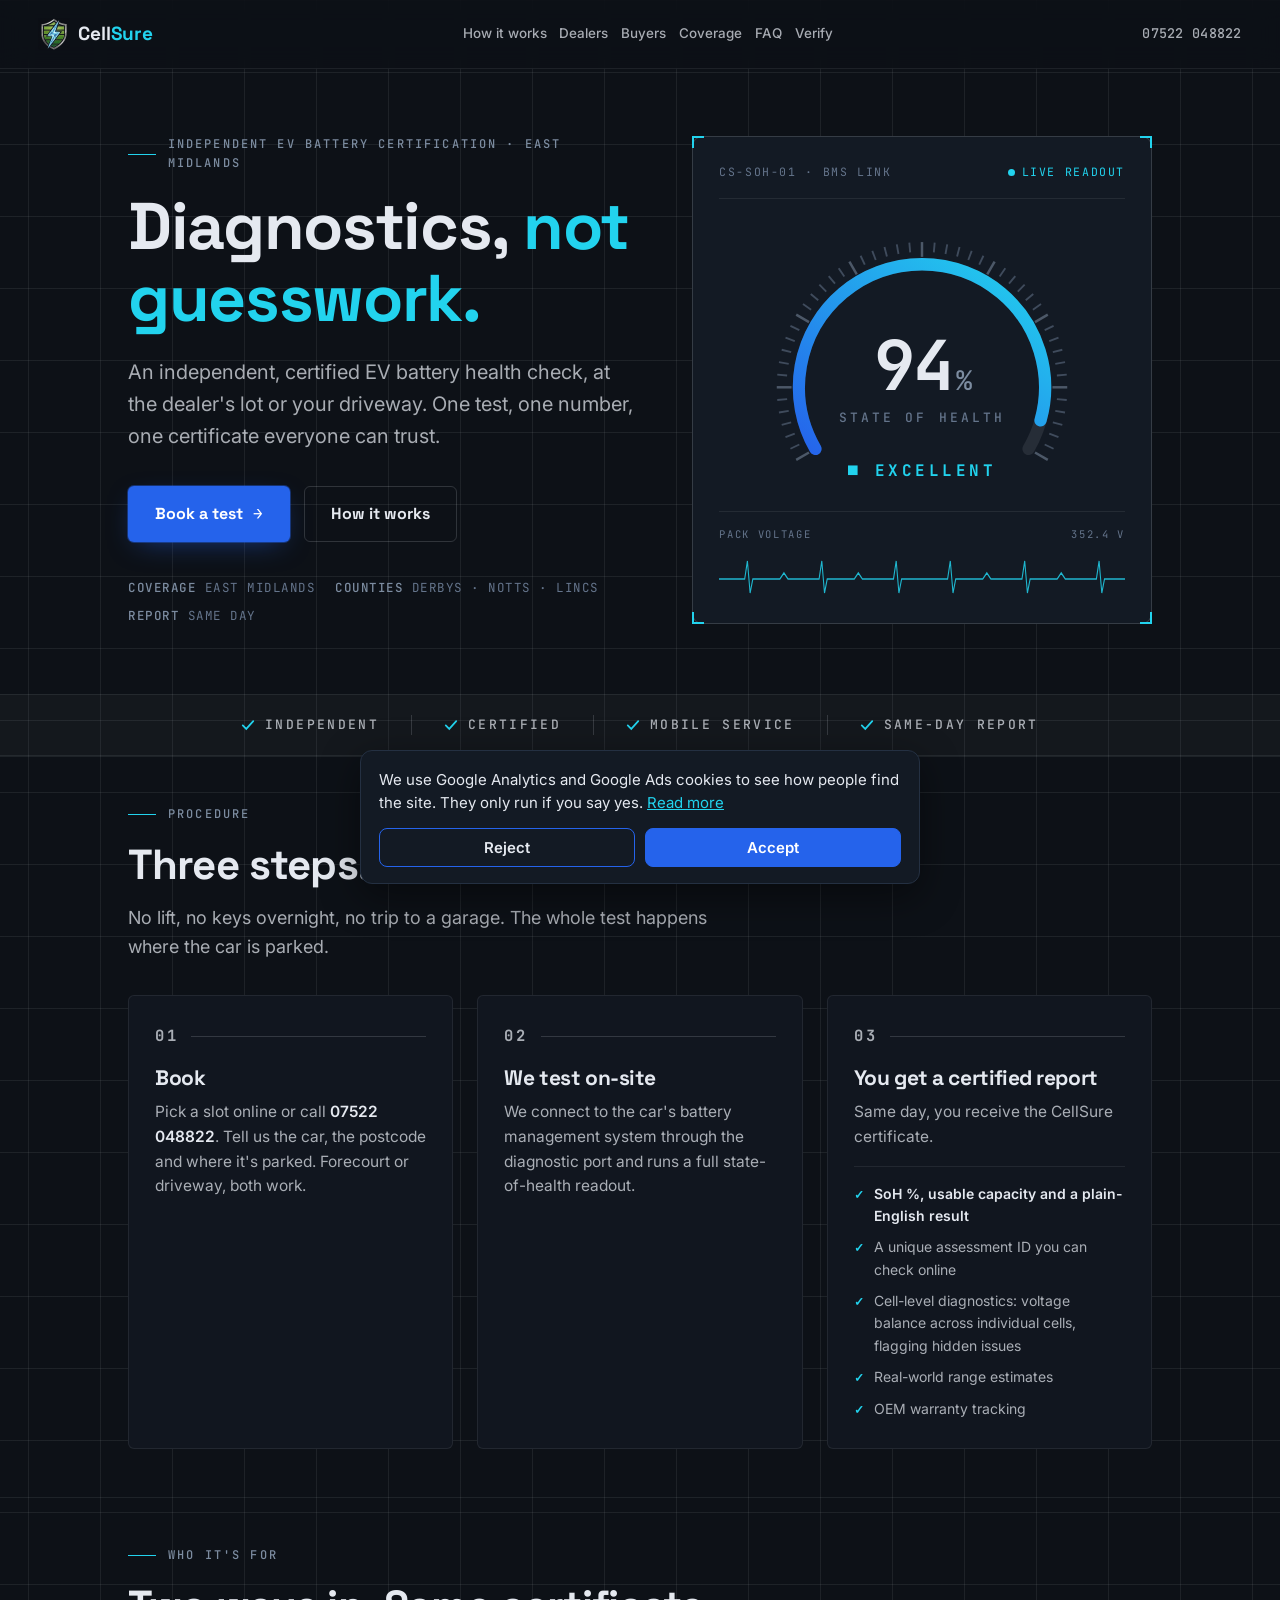
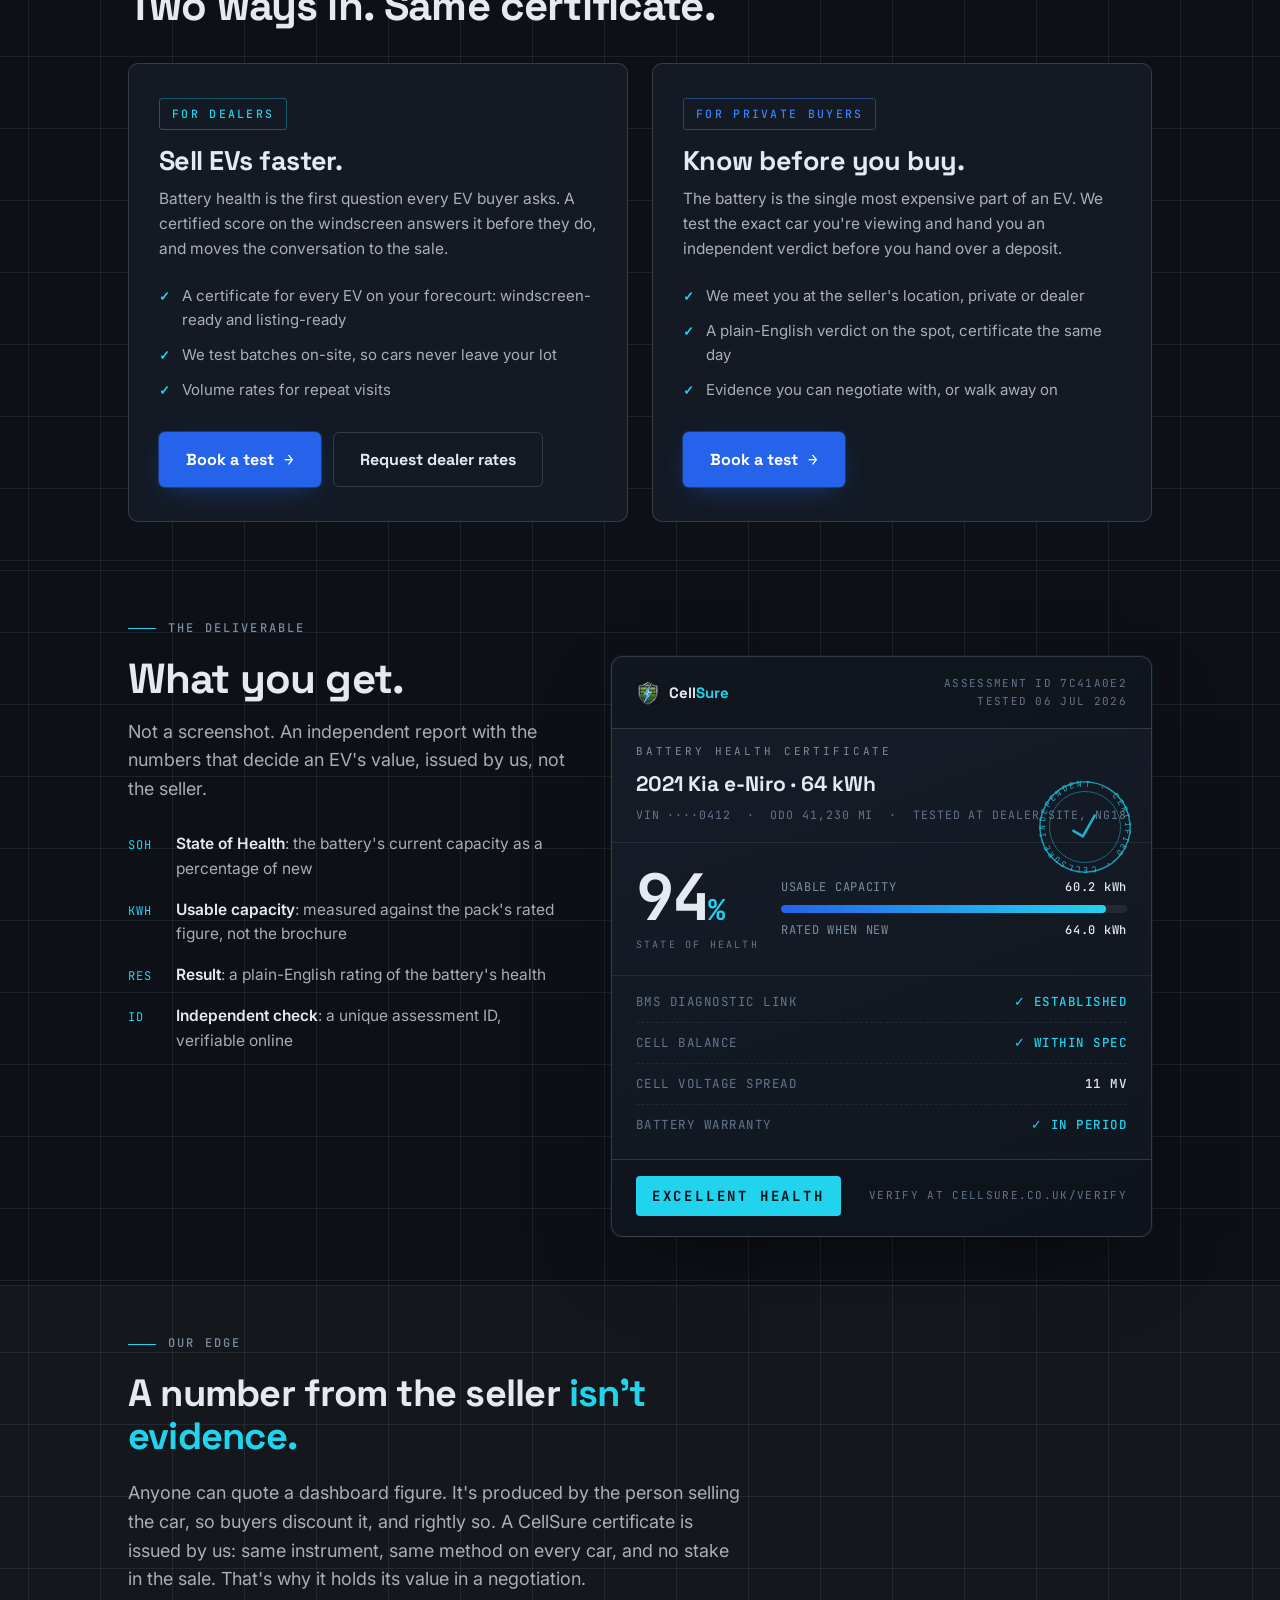
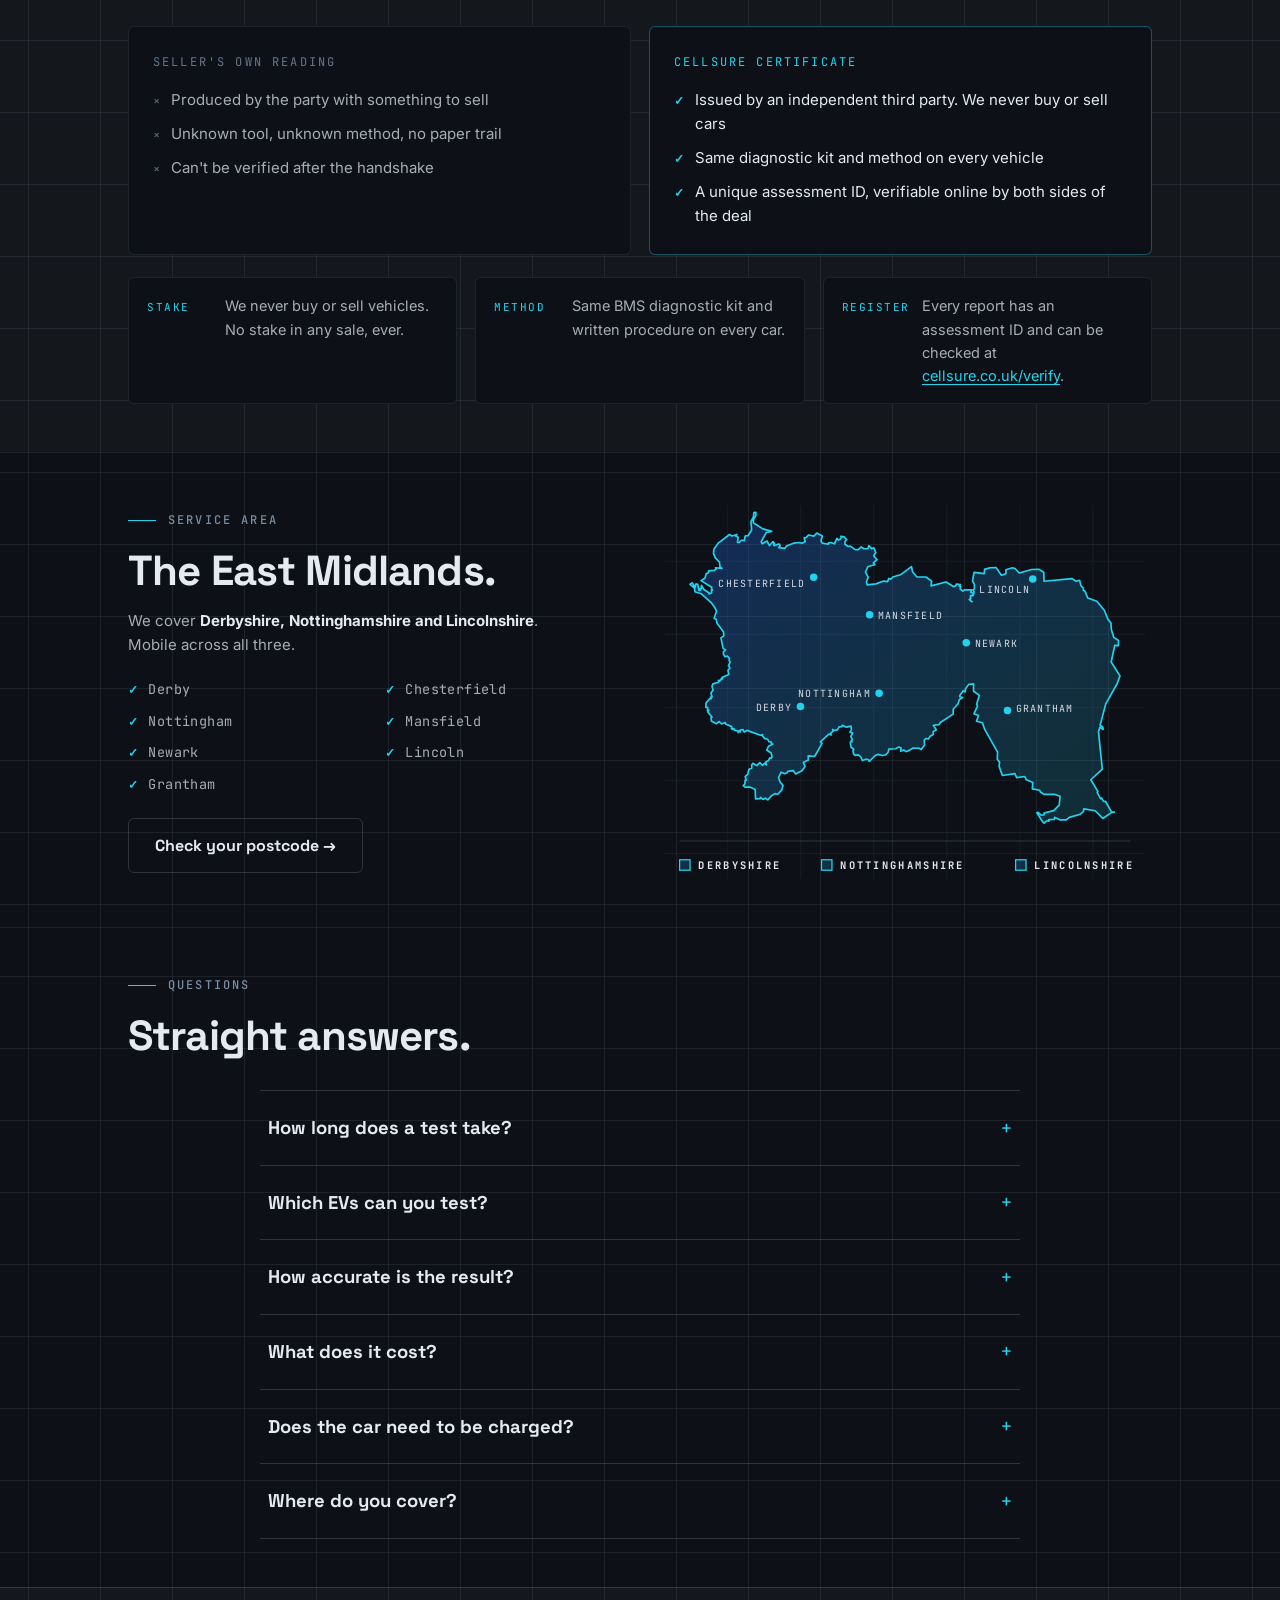
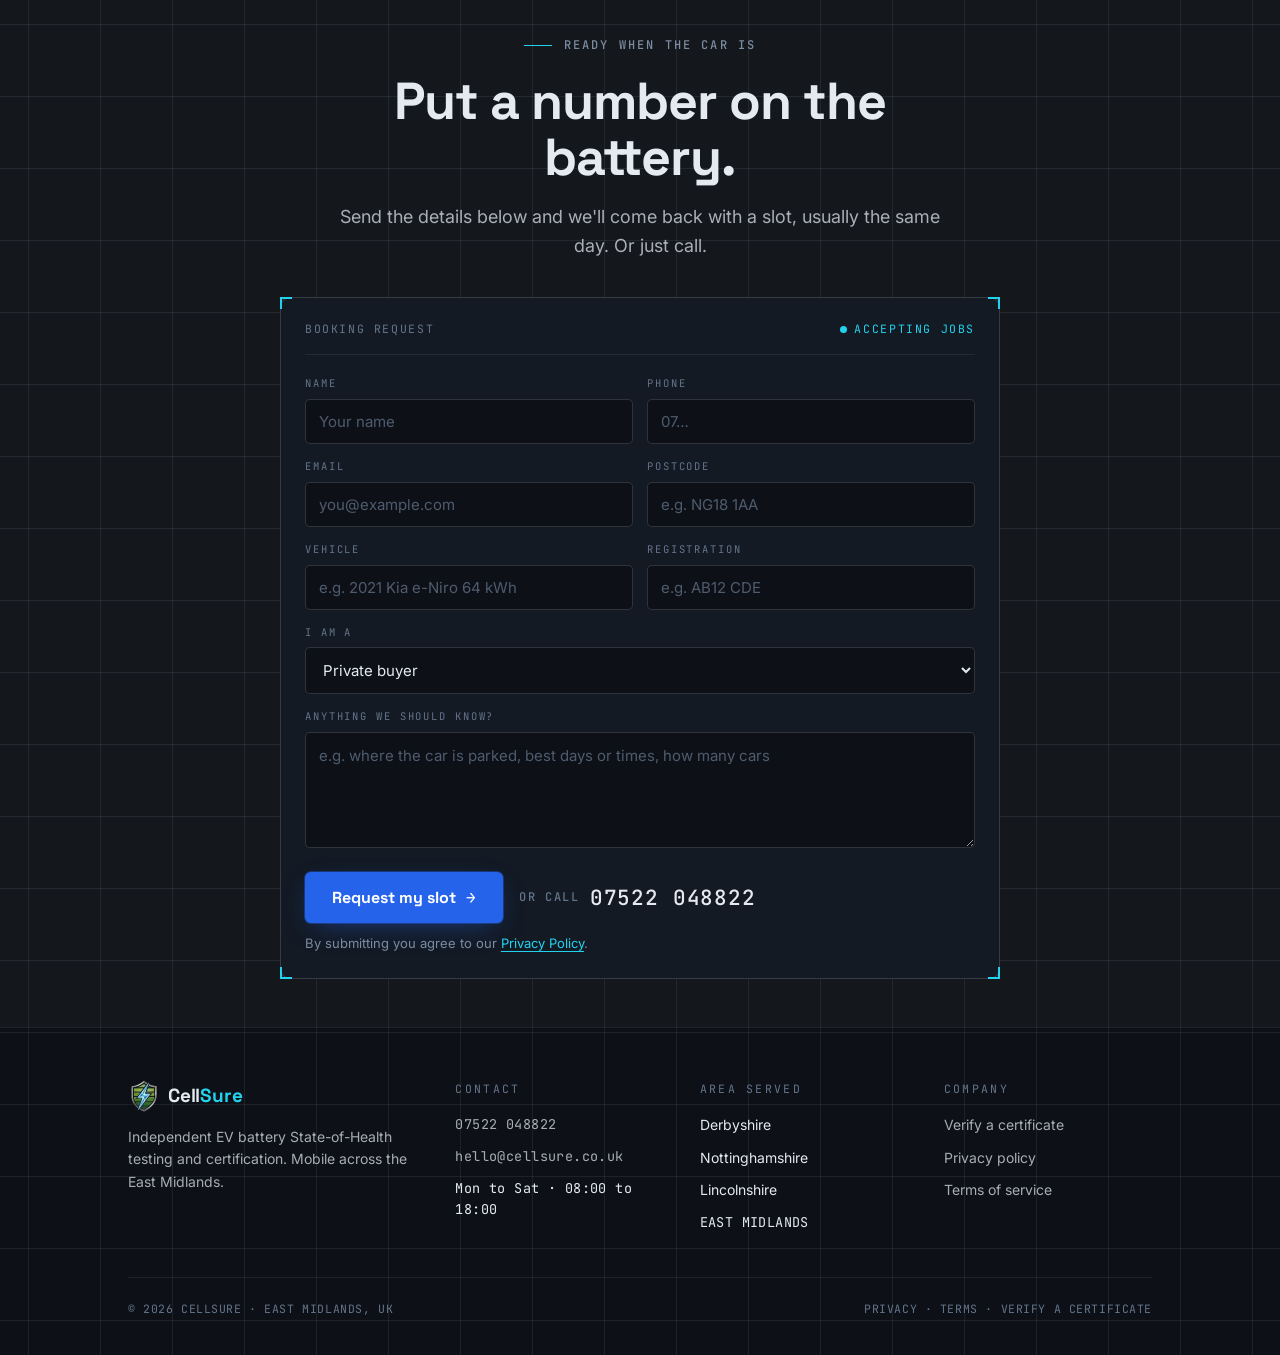
==== index.html @ 71fb0f5c "Booking form: show thank-you after submit, hide intro text" ====
<!DOCTYPE html>
<html lang="en-GB">
<head>
<!-- Google tags load only after cookie consent. See /assets/consent.js -->
<script>
  window.dataLayer = window.dataLayer || [];
  function gtag(){dataLayer.push(arguments);}
  gtag('consent', 'default', {analytics_storage: 'denied', ad_storage: 'denied', ad_user_data: 'denied', ad_personalization: 'denied'});
  window.CS_TAGS = ['G-H4P8HEW8DB', 'AW-18322054920'];
</script>
<script src="/assets/consent.js" defer></script>
<script src="/assets/menu.js" defer></script>
<meta charset="UTF-8">
<meta name="viewport" content="width=device-width, initial-scale=1.0">
<title>CellSure | Independent EV Battery Health Certification | East Midlands</title>
<meta name="description" content="Independent, certified EV battery State-of-Health testing across Derbyshire, Nottinghamshire and Lincolnshire. We test at the dealer's lot or your driveway and hand over a certified report.">
<link rel="canonical" href="https://www.cellsure.co.uk/">

<!-- Icons -->
<link rel="icon" href="/favicon.ico" sizes="48x48">
<link rel="icon" type="image/svg+xml" href="/assets/favicon.svg">
<link rel="apple-touch-icon" href="/assets/apple-touch-icon.png">

<!-- Social share (Open Graph / Twitter) -->
<meta property="og:site_name" content="CellSure">
<meta property="og:type" content="website">
<meta property="og:url" content="https://www.cellsure.co.uk/">
<meta property="og:title" content="CellSure | Independent EV Battery Health Certification">
<meta property="og:description" content="Independent, certified EV battery State-of-Health testing across Derbyshire, Nottinghamshire and Lincolnshire. Same-day, verifiable certificate — from £99.">
<meta property="og:image" content="https://www.cellsure.co.uk/assets/og-image.png">
<meta property="og:image:width" content="1200">
<meta property="og:image:height" content="630">
<meta property="og:image:alt" content="CellSure — independent EV battery health certification. Diagnostics, not guesswork. 94% state of health gauge.">
<meta name="twitter:card" content="summary_large_image">
<meta name="twitter:title" content="CellSure | Independent EV Battery Health Certification">
<meta name="twitter:description" content="Independent, certified EV battery State-of-Health testing across the East Midlands. Same-day, verifiable certificate — from £99.">
<meta name="twitter:image" content="https://www.cellsure.co.uk/assets/og-image.png">

<!-- Structured data for local SEO -->
<script type="application/ld+json">
{
  "@context": "https://schema.org",
  "@graph": [
    {
      "@type": "AutomotiveBusiness",
      "@id": "https://www.cellsure.co.uk/#business",
      "name": "CellSure",
      "description": "Independent, certified EV battery State-of-Health testing and certification. Mobile across Derbyshire, Nottinghamshire and Lincolnshire — we test at the dealer's lot or your driveway and issue a verifiable certificate the same day.",
      "url": "https://www.cellsure.co.uk/",
      "telephone": "+447522048822",
      "email": "hello@cellsure.co.uk",
      "logo": "https://www.cellsure.co.uk/assets/logo.png",
      "image": "https://www.cellsure.co.uk/assets/og-image.png",
      "priceRange": "££",
      "openingHoursSpecification": [
        {
          "@type": "OpeningHoursSpecification",
          "dayOfWeek": ["Monday", "Tuesday", "Wednesday", "Thursday", "Friday", "Saturday"],
          "opens": "08:00",
          "closes": "18:00"
        }
      ],
      "areaServed": [
        {"@type": "AdministrativeArea", "name": "Derbyshire"},
        {"@type": "AdministrativeArea", "name": "Nottinghamshire"},
        {"@type": "AdministrativeArea", "name": "Lincolnshire"},
        {"@type": "City", "name": "Derby"},
        {"@type": "City", "name": "Chesterfield"},
        {"@type": "City", "name": "Nottingham"},
        {"@type": "City", "name": "Mansfield"},
        {"@type": "City", "name": "Newark-on-Trent"},
        {"@type": "City", "name": "Lincoln"},
        {"@type": "City", "name": "Grantham"}
      ]
    },
    {
      "@type": "Service",
      "@id": "https://www.cellsure.co.uk/#service",
      "name": "EV Battery Health Certification",
      "serviceType": "EV battery State-of-Health testing and certification",
      "description": "On-site EV battery State-of-Health test read from the vehicle's battery management system, with a cell voltage balance check. Report issued the same day, with an assessment ID that can be checked at cellsure.co.uk/verify.",
      "provider": {"@id": "https://www.cellsure.co.uk/#business"},
      "areaServed": [
        {"@type": "AdministrativeArea", "name": "Derbyshire"},
        {"@type": "AdministrativeArea", "name": "Nottinghamshire"},
        {"@type": "AdministrativeArea", "name": "Lincolnshire"}
      ],
      "offers": {
        "@type": "Offer",
        "price": "99",
        "priceCurrency": "GBP",
        "description": "Single pre-purchase test from £99, certificate included. Volume rates for dealer multi-car visits.",
        "url": "https://www.cellsure.co.uk/#book"
      }
    },
    {
      "@type": "FAQPage",
      "@id": "https://www.cellsure.co.uk/#faq",
      "mainEntity": [
        {
          "@type": "Question",
          "name": "How long does a test take?",
          "acceptedAnswer": {"@type": "Answer", "text": "About 20-60 minutes per car, done where it's parked. Your certificate is issued the same day, usually in under an hour of the test."}
        },
        {
          "@type": "Question",
          "name": "Which EVs can you test?",
          "acceptedAnswer": {"@type": "Answer", "text": "Most major makes: Nissan, Tesla, Kia, Hyundai, VW, BMW, Renault, MG and more, including plug-in hybrids. Tell us the exact model when you book and we'll confirm coverage before you pay anything."}
        },
        {
          "@type": "Question",
          "name": "How accurate is the result?",
          "acceptedAnswer": {"@type": "Answer", "text": "We read the pack's own battery management system through the diagnostic port, the same data the manufacturer uses, then sense-check it against cell voltage balance and known results for that model. What we certify is the method: same instrument, same procedure, every car, run by a party with no stake in the sale."}
        },
        {
          "@type": "Question",
          "name": "What does it cost?",
          "acceptedAnswer": {"@type": "Answer", "text": "A single pre-purchase test is from £99, certificate included. Dealers can get volume rates on multi-car visits — email hello@cellsure.co.uk to request dealer rates."}
        },
        {
          "@type": "Question",
          "name": "Does the car need to be charged?",
          "acceptedAnswer": {"@type": "Answer", "text": "No special prep. Anything above roughly 20% charge is fine. We'll flag it when you book if the model needs more."}
        },
        {
          "@type": "Question",
          "name": "Where do you cover?",
          "acceptedAnswer": {"@type": "Answer", "text": "The East Midlands: Derbyshire, Nottinghamshire and Lincolnshire. Further afield by arrangement. Multi-car dealer visits usually justify the trip."}
        }
      ]
    }
  ]
}
</script>
<link rel="preconnect" href="https://fonts.googleapis.com">
<link rel="preconnect" href="https://fonts.gstatic.com" crossorigin>
<link href="https://fonts.googleapis.com/css2?family=Space+Grotesk:wght@500;700&family=Inter:wght@400;500;600&family=JetBrains+Mono:wght@400;500;700&display=swap" rel="stylesheet">
<style>
/* ============ TOKENS ============ */
:root{
  --bg:#0D1117;
  --bg-raise:#11161F;
  /* translucent lift for full-width "raised" section bands, so the
     background grid stays continuous through them instead of vanishing */
  --bg-raise-veil:rgba(229,233,240,.028);
  --bg-panel:#131A24;
  --line:rgba(229,233,240,.08);
  --line-strong:rgba(229,233,240,.16);
  --blue:#2563EB;
  --blue-bright:#3B82F6;
  --cyan:#22D3EE;
  --text:#E5E9F0;
  --text-soft:rgba(229,233,240,.72);
  --slate:#64748B;
  --slate-up:#7C8CA0;
  --display:'Space Grotesk',system-ui,sans-serif;
  --body:'Inter',system-ui,sans-serif;
  --mono:'JetBrains Mono',ui-monospace,monospace;
  --radius:6px;
  --pad:clamp(20px,5vw,48px);
}

/* ============ RESET / BASE ============ */
*,*::before,*::after{box-sizing:border-box;margin:0;padding:0}
html{scroll-padding-top:84px}
@media (prefers-reduced-motion:no-preference){html{scroll-behavior:smooth}}
body{
  background:var(--bg);
  color:var(--text);
  font-family:var(--body);
  font-size:16px;
  line-height:1.6;
  -webkit-font-smoothing:antialiased;
  background-image:
    linear-gradient(var(--line) 1px,transparent 1px),
    linear-gradient(90deg,var(--line) 1px,transparent 1px);
  background-size:72px 72px;
  background-position:center top;
}
img,svg{display:block;max-width:100%}
a{color:inherit}
:focus-visible{outline:2px solid var(--cyan);outline-offset:3px;border-radius:2px}
::selection{background:var(--blue);color:#fff}

.skip-link{
  position:absolute;left:-9999px;top:0;z-index:200;
  background:var(--cyan);color:#06121A;padding:10px 18px;
  font-family:var(--mono);font-size:13px;font-weight:700;
}
.skip-link:focus{left:12px;top:12px}

.wrap{max-width:1120px;margin:0 auto;padding-left:var(--pad);padding-right:var(--pad)}

/* mono eyebrow label */
.eyebrow{
  font-family:var(--mono);font-size:12px;font-weight:500;
  letter-spacing:.18em;text-transform:uppercase;color:var(--slate-up);
  display:flex;align-items:center;gap:12px;margin-bottom:18px;
}
.eyebrow::before{content:"";width:28px;height:1px;background:var(--cyan)}

h1,h2,h3{font-family:var(--display);font-weight:700;letter-spacing:-.02em;line-height:1.08}
h2{font-size:clamp(28px,4.4vw,42px);margin-bottom:16px}
.section-lede{color:var(--text-soft);max-width:56ch;font-size:clamp(16px,1.9vw,18px)}

section{padding:clamp(36px,3.8vw,48px) 0;border-top:1px solid var(--line);position:relative}

/* ============ BUTTONS ============ */
.btn{
  display:inline-flex;align-items:center;gap:10px;
  font-family:var(--display);font-weight:700;font-size:16px;
  padding:14px 26px;border-radius:var(--radius);
  text-decoration:none;border:1px solid transparent;
  transition:transform .15s ease,background .15s ease,border-color .15s ease,box-shadow .15s ease;
  cursor:pointer;white-space:nowrap;
}
.btn-primary{
  background:var(--blue);color:#fff;
  box-shadow:0 0 0 1px rgba(37,99,235,.4),0 8px 28px -10px rgba(37,99,235,.55);
}
.btn-primary:hover{background:var(--blue-bright);transform:translateY(-1px)}
.btn-ghost{border-color:var(--line-strong);color:var(--text);background:transparent}
.btn-ghost:hover{border-color:var(--cyan);color:var(--cyan)}
.btn .arrow{font-family:var(--mono);font-weight:400}
@media (prefers-reduced-motion:reduce){.btn{transition:none}.btn-primary:hover{transform:none}}

/* ============ HEADER ============ */
header{
  position:fixed;inset:0 0 auto 0;z-index:100;
  background:rgba(13,17,23,.82);
  -webkit-backdrop-filter:blur(12px);backdrop-filter:blur(12px);
  border-bottom:1px solid var(--line);
  transition:border-color .2s ease;
}
header.scrolled{border-bottom-color:var(--line-strong)}
.header-inner{
  display:flex;align-items:center;gap:clamp(8px,1.4vw,22px);
  height:68px;max-width:1480px;margin:0 auto;
  padding:0 clamp(12px,3vw,48px);
}
.logo{display:flex;align-items:center;gap:8px;text-decoration:none;flex:none}
.logo-mark{width:32px;height:32px;flex:none;object-fit:contain}
.logo-name{font-family:var(--display);font-weight:700;font-size:clamp(17px,1.7vw,19px);letter-spacing:-.01em}
.logo-name span{color:var(--cyan)}
nav.main-nav{display:none;align-items:center;justify-content:center;gap:clamp(6px,1vw,22px);flex:1;min-width:0}
nav.main-nav a{
  text-decoration:none;font-size:clamp(11px,1.05vw,14.5px);font-weight:500;color:var(--text-soft);white-space:nowrap;
  transition:color .15s ease;
}
nav.main-nav a:hover{color:var(--cyan)}
.header-phone{
  display:inline;font-family:var(--mono);font-size:clamp(11px,1.05vw,14px);font-weight:500;
  color:var(--text-soft);text-decoration:none;letter-spacing:.02em;white-space:nowrap;
}
.header-phone:hover{color:var(--cyan)}
.header-cta{display:none}
@media(min-width:620px){nav.main-nav{display:flex}}

/* ============ MOBILE MENU ============ */
.nav-toggle{display:none}
@media(max-width:619px){
  .header-phone{margin-left:auto}
  .nav-toggle{display:inline-flex;align-items:center;justify-content:center;width:44px;height:44px;margin-right:-8px;
    padding:0;border:0;border-radius:8px;background:none;color:var(--text);cursor:pointer;flex:none}
  .nav-toggle:focus-visible{outline:2px solid var(--cyan);outline-offset:2px}
  header.menu-open{background:var(--bg);-webkit-backdrop-filter:none;backdrop-filter:none}
  header.menu-open nav.main-nav{display:flex;position:absolute;top:100%;left:0;right:0;flex-direction:column;align-items:stretch;gap:0;
    padding:4px clamp(12px,3vw,48px) 12px;background:var(--bg);border-bottom:1px solid var(--line-strong)}
  header.menu-open nav.main-nav a{font-size:17px;padding:14px 4px;border-bottom:1px solid var(--line)}
  header.menu-open nav.main-nav a:last-child{border-bottom:0}
}

/* ============ HERO ============ */
.hero{padding:clamp(112px,15vh,156px) 0 clamp(52px,6vw,68px);border-top:none}
.hero-grid{display:grid;gap:56px;align-items:center}
@media(min-width:940px){.hero-grid{grid-template-columns:minmax(0,1.05fr) minmax(0,.95fr)}}
.hero h1{font-size:clamp(40px,6.4vw,66px);margin-bottom:22px}
.hero h1 em{font-style:normal;color:var(--cyan)}
.hero-sub{font-size:clamp(17px,2.1vw,20px);color:var(--text-soft);max-width:46ch;margin-bottom:34px}
.hero-actions{display:flex;flex-wrap:wrap;gap:14px;margin-bottom:36px}
.hero-meta{
  font-family:var(--mono);font-size:12.5px;color:var(--slate);
  display:flex;flex-wrap:wrap;gap:8px 20px;letter-spacing:.04em;
}
.hero-meta b{color:var(--slate-up);font-weight:500}

/* instrument panel */
.panel{
  position:relative;background:var(--bg-panel);
  border:1px solid var(--line-strong);border-radius:10px;
  padding:26px 26px 20px;
}
.panel::before,.panel::after,
.panel .corner::before,.panel .corner::after{
  content:"";position:absolute;width:12px;height:12px;
  border-color:var(--cyan);border-style:solid;
}
.panel::before{top:-1px;left:-1px;border-width:2px 0 0 2px}
.panel::after{top:-1px;right:-1px;border-width:2px 2px 0 0}
.panel .corner::before{bottom:-1px;left:-1px;border-width:0 0 2px 2px}
.panel .corner::after{bottom:-1px;right:-1px;border-width:0 2px 2px 0}
.panel-head{
  display:flex;justify-content:space-between;align-items:center;gap:12px;
  font-family:var(--mono);font-size:11.5px;letter-spacing:.14em;
  color:var(--slate);text-transform:uppercase;
  padding-bottom:16px;margin-bottom:8px;border-bottom:1px solid var(--line);
}
.live{display:inline-flex;align-items:center;gap:7px;color:var(--cyan)}
.live-dot{width:7px;height:7px;border-radius:50%;background:var(--cyan)}
@media (prefers-reduced-motion:no-preference){
  .live-dot{animation:pulse 1.4s ease-in-out infinite}
  @keyframes pulse{0%,100%{opacity:1}50%{opacity:.25}}
}
.gauge-wrap{display:flex;justify-content:center;padding:8px 0 0}
.gauge-svg{width:min(320px,100%);height:auto}
.gauge-value{
  font-family:var(--mono);font-weight:700;font-size:56px;
  fill:var(--text);letter-spacing:-.03em;
}
.gauge-unit{font-family:var(--mono);font-weight:500;font-size:22px;fill:var(--slate-up)}
.gauge-label{
  font-family:var(--mono);font-weight:500;font-size:10.5px;
  fill:var(--slate);letter-spacing:.24em;
}
.gauge-verdict{
  font-family:var(--mono);font-weight:700;font-size:13px;
  fill:var(--cyan);letter-spacing:.22em;
}
.wave-wrap{margin-top:6px;border-top:1px solid var(--line);padding-top:14px;overflow:hidden}
.wave-caption{
  font-family:var(--mono);font-size:10.5px;letter-spacing:.16em;
  color:var(--slate);text-transform:uppercase;
  display:flex;justify-content:space-between;margin-bottom:6px;
}
.wave-svg{width:100%;height:54px}
@media (prefers-reduced-motion:no-preference){
  .wave-track{animation:scroll 7s linear infinite}
  @keyframes scroll{from{transform:translateX(0)}to{transform:translateX(-300px)}}
}

/* ============ TRUST STRIP ============ */
.trust{padding:0;border-top:1px solid var(--line);border-bottom:1px solid var(--line);background:var(--bg-raise-veil)}
.trust-inner{
  display:flex;flex-wrap:wrap;justify-content:center;
  gap:14px 0;padding:20px var(--pad);max-width:1120px;margin:0 auto;
}
.trust-item{
  font-family:var(--mono);font-size:13px;font-weight:500;
  letter-spacing:.18em;text-transform:uppercase;color:var(--text-soft);
  display:flex;align-items:center;padding:0 clamp(14px,3vw,32px);
}
.trust-item svg{width:14px;height:14px;margin-right:10px;flex:none}
.trust-item + .trust-item{border-left:1px solid var(--line-strong)}
@media(max-width:560px){
  .trust-inner{flex-direction:column;align-items:flex-start;gap:12px}
  .trust-item + .trust-item{border-left:none}
}

/* ============ HOW IT WORKS ============ */
.steps{display:grid;gap:20px;margin-top:34px}
@media(min-width:820px){.steps{grid-template-columns:repeat(3,1fr);gap:24px}}
.step{
  background:var(--bg-raise);border:1px solid var(--line);border-radius:var(--radius);
  padding:28px 26px;position:relative;
}
.step-num{
  font-family:var(--mono);font-weight:700;font-size:13px;
  color:var(--cyan);letter-spacing:.2em;
  display:flex;align-items:center;gap:12px;margin-bottom:18px;
}
.step-num::after{content:"";flex:1;height:1px;background:var(--line-strong)}
.step h3{font-size:21px;margin-bottom:10px}
.step p{color:var(--text-soft);font-size:15.5px}
.step p b{color:var(--text);font-weight:600}
.step-list{list-style:none;margin-top:16px;padding-top:16px;border-top:1px solid var(--line);display:grid;gap:9px}
.step-list li{display:flex;gap:10px;align-items:baseline;font-size:14px;color:var(--text-soft)}
.step-list li b{color:var(--text);font-weight:600}
.step-list .tick{font-family:var(--mono);color:var(--cyan);font-weight:700;font-size:12px;flex:none}

/* ============ TWO PATHS ============ */
.paths{display:grid;gap:24px;margin-top:34px}
@media(min-width:800px){.paths{grid-template-columns:1fr 1fr}}
.path{
  background:var(--bg-panel);border:1px solid var(--line-strong);
  border-radius:10px;padding:34px 30px;display:flex;flex-direction:column;
}
.path-tag{
  font-family:var(--mono);font-size:11.5px;font-weight:500;letter-spacing:.2em;
  text-transform:uppercase;margin-bottom:16px;
  display:inline-flex;align-self:flex-start;padding:6px 12px;border-radius:3px;
}
.path--dealer .path-tag{color:var(--cyan);border:1px solid rgba(34,211,238,.35)}
.path--buyer .path-tag{color:var(--blue-bright);border:1px solid rgba(59,130,246,.4)}
.path h3{font-size:clamp(23px,2.6vw,27px);margin-bottom:12px}
.path > p{color:var(--text-soft);font-size:15.5px;margin-bottom:22px}
.checklist{list-style:none;margin-bottom:30px;display:grid;gap:11px}
.checklist li{
  display:flex;gap:12px;font-size:15px;color:var(--text-soft);align-items:baseline;
}
.checklist .tick{
  font-family:var(--mono);color:var(--cyan);font-weight:700;font-size:13px;flex:none;
}
.path .btn{margin-top:auto;align-self:flex-start}
.path-actions{display:flex;flex-wrap:wrap;gap:12px;margin-top:auto}
.path-actions .btn{margin-top:0}

/* ============ CERTIFICATE ============ */
.cert-grid{display:grid;gap:40px;align-items:start;margin-top:8px}
@media(min-width:960px){.cert-grid{grid-template-columns:minmax(0,.9fr) minmax(0,1.1fr)}}
.cert-points{list-style:none;display:grid;gap:16px;margin-top:28px}
.cert-points li{display:flex;gap:14px;align-items:baseline;font-size:15.5px;color:var(--text-soft)}
.cert-points .k{font-family:var(--mono);font-size:12px;color:var(--cyan);letter-spacing:.1em;flex:none;min-width:34px}
.cert-points b{color:var(--text);font-weight:600}

.cert{
  background:linear-gradient(160deg,#161D28 0%,#10161F 100%);
  border:1px solid var(--line-strong);border-radius:12px;
  padding:0;overflow:hidden;position:relative;
  box-shadow:0 30px 80px -30px rgba(0,0,0,.7),0 0 0 1px rgba(34,211,238,.06);
  max-width:560px;margin:0 auto;width:100%;
}
.cert-top{
  display:flex;justify-content:space-between;align-items:center;gap:12px;
  padding:18px 24px;border-bottom:1px solid var(--line-strong);
  background:rgba(13,17,23,.5);
}
.cert-brand{display:flex;align-items:center;gap:9px}
.cert-brand .logo-mark{width:24px;height:24px}
.cert-brand span{font-family:var(--display);font-weight:700;font-size:15px}
.cert-brand span i{font-style:normal;color:var(--cyan)}
.cert-serial{font-family:var(--mono);font-size:11px;color:var(--slate);letter-spacing:.12em;text-align:right}
.cert-title{
  font-family:var(--mono);font-size:11px;letter-spacing:.26em;color:var(--slate-up);
  text-transform:uppercase;padding:14px 24px 0;
}
.cert-vehicle{
  padding:6px 24px 18px;border-bottom:1px solid var(--line);
  font-family:var(--display);font-weight:700;font-size:clamp(18px,2.4vw,21px);
}
.cert-vehicle small{
  display:block;font-family:var(--mono);font-weight:400;font-size:11.5px;
  color:var(--slate);letter-spacing:.08em;margin-top:5px;
}
.cert-main{display:grid;grid-template-columns:auto 1fr;gap:22px;padding:22px 24px;align-items:center}
.cert-soh{text-align:left}
.cert-soh .num{
  font-family:var(--mono);font-weight:700;font-size:clamp(52px,8vw,64px);
  line-height:1;letter-spacing:-.03em;color:var(--text);
}
.cert-soh .num span{font-size:.45em;color:var(--cyan)}
.cert-soh .lbl{
  font-family:var(--mono);font-size:10px;letter-spacing:.22em;
  color:var(--slate);text-transform:uppercase;margin-top:8px;
}
.cert-cap{display:grid;gap:8px;align-content:center}
.cap-row{display:flex;justify-content:space-between;font-family:var(--mono);font-size:12px;color:var(--slate-up);letter-spacing:.06em}
.cap-row b{color:var(--text);font-weight:500}
.cap-bar{height:8px;border-radius:99px;background:rgba(229,233,240,.08);overflow:hidden;position:relative}
.cap-fill{
  height:100%;width:94%;border-radius:99px;
  background:linear-gradient(90deg,var(--blue),var(--cyan));
}
.cert-rows{border-top:1px solid var(--line);padding:6px 24px 14px}
.cert-row{
  display:flex;justify-content:space-between;gap:16px;padding:10px 0;
  border-bottom:1px dashed var(--line);
  font-family:var(--mono);font-size:12.5px;letter-spacing:.04em;
}
.cert-row:last-child{border-bottom:none}
.cert-row .k{color:var(--slate)}
.cert-row .v{color:var(--text);text-align:right;font-weight:500}
.cert-row .v.ok{color:var(--cyan)}
.cert-bottom{
  display:flex;justify-content:space-between;align-items:center;gap:16px;
  padding:16px 24px 20px;border-top:1px solid var(--line-strong);
  background:rgba(13,17,23,.45);
}
.verdict{
  font-family:var(--mono);font-weight:700;font-size:14px;letter-spacing:.2em;
  color:#06121A;background:var(--cyan);padding:9px 16px;border-radius:4px;
}
.cert-stamp{position:absolute;right:14px;top:118px;width:104px;height:104px;opacity:.9;pointer-events:none}
@media(max-width:640px){
  .cert-main{grid-template-columns:1fr auto;gap:16px 14px;align-items:center}
  .cert-soh{grid-column:1;grid-row:1}
  .cert-stamp{
    position:static;grid-column:2;grid-row:1;
    width:96px;height:96px;justify-self:end;align-self:center;
  }
  .cert-cap{grid-column:1/-1;grid-row:2}
}

/* ============ WHY INDEPENDENT ============ */
.why{background:var(--bg-raise-veil)}
.why-quote{
  font-family:var(--display);font-weight:700;
  font-size:clamp(26px,4vw,38px);line-height:1.15;letter-spacing:-.02em;
  max-width:22ch;margin-bottom:20px;
}
.why-quote em{font-style:normal;color:var(--cyan)}
.compare{display:grid;gap:18px;margin-top:32px}
@media(min-width:760px){.compare{grid-template-columns:1fr 1fr}}
.compare-col{border:1px solid var(--line);border-radius:var(--radius);padding:26px 24px;background:var(--bg)}
.compare-col.ours{border-color:rgba(34,211,238,.35)}
.compare-h{
  font-family:var(--mono);font-size:12px;letter-spacing:.18em;text-transform:uppercase;
  margin-bottom:16px;display:flex;align-items:center;gap:10px;
}
.compare-col .compare-h{color:var(--slate)}
.compare-col.ours .compare-h{color:var(--cyan)}
.compare ul{list-style:none;display:grid;gap:10px}
.compare li{font-size:15px;color:var(--text-soft);display:flex;gap:11px;align-items:baseline}
.compare li::before{font-family:var(--mono);font-size:12px;flex:none}
.compare-col li::before{content:"×";color:var(--slate)}
.compare-col.ours li::before{content:"✓";color:var(--cyan);font-weight:700}
.compare-col.ours li{color:var(--text)}
.proof{list-style:none;display:grid;gap:14px;margin-top:22px}
@media(min-width:760px){.proof{grid-template-columns:repeat(3,1fr);gap:18px}}
.proof li{
  display:flex;gap:12px;align-items:baseline;
  border:1px solid var(--line);border-radius:var(--radius);
  background:var(--bg);padding:16px 18px;
  font-size:14.5px;color:var(--text-soft);
}
.proof .k{font-family:var(--mono);font-size:11px;color:var(--cyan);letter-spacing:.14em;flex:none;min-width:66px}
.proof a{color:var(--cyan);text-decoration:underline;text-underline-offset:3px}

/* ============ REVIEWS (used once the placeholder section is populated) ============ */
.reviews{display:grid;gap:20px;margin-top:34px}
@media(min-width:820px){.reviews{grid-template-columns:repeat(3,1fr)}}
.review{
  background:var(--bg-raise);border:1px solid var(--line);border-radius:var(--radius);
  padding:26px 24px;display:flex;flex-direction:column;gap:18px;
}
.review blockquote{color:var(--text-soft);font-size:15.5px}
.review figcaption{display:grid;gap:2px;margin-top:auto}
.review figcaption b{color:var(--text);font-weight:600;font-size:14.5px}
.review figcaption span{
  font-family:var(--mono);font-size:11.5px;color:var(--slate);letter-spacing:.08em;
}
.reviews-link{margin-top:24px}
.reviews-link a{
  font-family:var(--mono);font-size:13px;color:var(--cyan);
  text-decoration:none;letter-spacing:.06em;
}
.reviews-link a:hover{text-decoration:underline;text-underline-offset:3px}

/* ============ COVERAGE ============ */
.coverage-grid{display:grid;gap:36px;align-items:center;margin-top:4px}
@media(min-width:900px){.coverage-grid{grid-template-columns:1fr 1fr}}
.radar{width:min(480px,100%);margin:0 auto}
.radar text{font-family:var(--mono)}
.town-list{list-style:none;display:grid;grid-template-columns:1fr 1fr;gap:10px 20px;margin:22px 0}
.town-list li{
  font-family:var(--mono);font-size:13.5px;color:var(--text-soft);
  display:flex;gap:10px;align-items:baseline;letter-spacing:.03em;
}
.town-list .tick{color:var(--cyan);font-weight:700;font-size:12px}
.coverage-note{font-size:15px;color:var(--text-soft);max-width:46ch}
.coverage-note b{color:var(--text)}

/* ============ FAQ ============ */
.faq-list{max-width:760px;margin:32px auto 0;display:grid;gap:0;border-top:1px solid var(--line-strong)}
details{border-bottom:1px solid var(--line-strong)}
summary{
  list-style:none;cursor:pointer;padding:22px 8px;
  display:flex;justify-content:space-between;align-items:center;gap:20px;
  font-family:var(--display);font-weight:700;font-size:clamp(16px,2vw,18.5px);
}
summary::-webkit-details-marker{display:none}
summary .ind{
  font-family:var(--mono);font-weight:400;color:var(--cyan);
  font-size:18px;flex:none;transition:transform .2s ease;
}
details[open] summary .ind{transform:rotate(45deg)}
@media (prefers-reduced-motion:reduce){summary .ind{transition:none}}
details p{padding:0 8px 24px;color:var(--text-soft);max-width:64ch;font-size:15.5px}
details p b{color:var(--text);font-weight:600}

/* ============ FINAL CTA ============ */
.cta-band{
  border-top:1px solid var(--line-strong);
  background:
    radial-gradient(700px 300px at 50% 120%,rgba(37,99,235,.22),transparent 70%),
    var(--bg-raise-veil);
  text-align:center;
}
.cta-band h2{font-size:clamp(32px,5.4vw,52px);max-width:16ch;margin:0 auto 18px}
.cta-band .section-lede{margin:0 auto 36px}
.cta-actions{display:flex;flex-wrap:wrap;gap:16px;justify-content:center;align-items:center}
.cta-phone{
  font-family:var(--mono);font-weight:500;font-size:clamp(17px,2.6vw,21px);
  color:var(--text);text-decoration:none;letter-spacing:.04em;
  display:inline-flex;align-items:center;gap:10px;
}
.cta-phone:hover{color:var(--cyan)}
.cta-phone small{font-size:12px;color:var(--slate);letter-spacing:.14em}


/* ============ BOOKING PANEL ============ */
.book-panel{
  position:relative;max-width:720px;margin:36px auto 0;text-align:left;
  background:var(--bg-panel);border:1px solid var(--line-strong);border-radius:10px;
  padding:22px 24px 24px;
}
.book-panel::before,.book-panel::after,
.book-panel .corner::before,.book-panel .corner::after{
  content:"";position:absolute;width:12px;height:12px;border-color:var(--cyan);border-style:solid;
}
.book-panel::before{top:-1px;left:-1px;border-width:2px 0 0 2px}
.book-panel::after{top:-1px;right:-1px;border-width:2px 2px 0 0}
.book-panel .corner::before{bottom:-1px;left:-1px;border-width:0 0 2px 2px}
.book-panel .corner::after{bottom:-1px;right:-1px;border-width:0 2px 2px 0}
.book-grid{display:grid;gap:14px;margin:20px 0 24px}
@media(min-width:640px){.book-grid{grid-template-columns:1fr 1fr}.fld-wide{grid-column:1/-1}}
.fld{display:grid;gap:7px}
.fld span{
  font-family:var(--mono);font-size:10.5px;letter-spacing:.18em;
  text-transform:uppercase;color:var(--slate);
}
.fld input,.fld select,.fld textarea{
  width:100%;background:var(--bg);color:var(--text);
  border:1px solid var(--line-strong);border-radius:5px;
  padding:12px 13px;font-family:var(--body);font-size:15px;
}
.fld input::placeholder,.fld textarea::placeholder{color:var(--slate);opacity:.75}
.fld input:focus,.fld select:focus,.fld textarea:focus{outline:2px solid var(--cyan);outline-offset:1px;border-color:transparent}
.fld input:hover,.fld select:hover,.fld textarea:hover{border-color:var(--slate)}
.fld textarea{min-height:96px;resize:vertical;line-height:1.5}
#f-reg{text-transform:uppercase}
#f-reg::placeholder{text-transform:none}
.book-note:empty{display:none}
.book-note{
  font-family:var(--mono);font-size:11px;letter-spacing:.1em;
  color:var(--slate);margin-top:18px;text-transform:uppercase;
}
.book-note.ok{color:var(--cyan)}
.book-note.err{color:#F87171}
.book-consent{font-size:13px;color:var(--slate-up);margin-top:10px}
.book-consent a{color:var(--cyan);text-decoration:underline;text-underline-offset:3px}
/* inline validation: only flag fields after a submit attempt */
.show-validation input:invalid{border-color:#F87171}
.show-validation input:invalid:focus{outline-color:#F87171}
.cta-band .cta-actions{justify-content:flex-start}
@media(max-width:560px){.cta-band .cta-actions{justify-content:center}}

/* ============ FOOTER ============ */
footer{border-top:1px solid var(--line);padding:52px 0 36px;font-size:14px}
.foot-grid{display:grid;gap:36px}
@media(min-width:820px){.foot-grid{grid-template-columns:1.4fr 1fr 1fr 1fr}}
.foot-brand p{color:var(--text-soft);max-width:36ch;margin-top:14px}
.foot-h{
  font-family:var(--mono);font-size:11.5px;letter-spacing:.2em;
  text-transform:uppercase;color:var(--slate);margin-bottom:16px;
}
.foot-col ul{list-style:none;display:grid;gap:10px}
.foot-col a{color:var(--text-soft);text-decoration:none}
.foot-col a:hover{color:var(--cyan)}
.foot-mono{font-family:var(--mono);font-size:13.5px;letter-spacing:.03em}
.smallprint{
  margin-top:44px;padding-top:22px;border-top:1px solid var(--line);
  display:flex;flex-wrap:wrap;gap:10px 28px;justify-content:space-between;
  font-family:var(--mono);font-size:11.5px;color:var(--slate);letter-spacing:.05em;
}
.smallprint a{color:var(--slate);text-decoration:none}
.smallprint a:hover{color:var(--cyan)}
</style>
</head>
<body>

<a class="skip-link" href="#main">Skip to content</a>

<!-- ================= HEADER ================= -->
<header id="site-header">
  <div class="header-inner">
    <a class="logo" href="#top" aria-label="CellSure, home">
      <img class="logo-mark" src="[data-uri]" alt="CellSure logo">
      <span class="logo-name">Cell<span>Sure</span></span>
    </a>
    <nav class="main-nav" id="main-nav" aria-label="Main">
      <a href="#how">How it works</a>
      <a href="#dealers">Dealers</a>
      <a href="#buyers">Buyers</a>
      <a href="#coverage">Coverage</a>
      <a href="#faq">FAQ</a>
      <a href="/verify/">Verify</a>
    </nav>
    <a class="header-phone" href="tel:+447522048822">07522 048822</a>
    <button class="nav-toggle" type="button" aria-label="Open menu" aria-expanded="false" aria-controls="main-nav"><svg width="24" height="24" viewBox="0 0 24 24" aria-hidden="true"><path d="M4 7h16M4 12h16M4 17h16" stroke="currentColor" stroke-width="2" stroke-linecap="round"/></svg></button>
  </div>
</header>

<main id="main">

<!-- ================= HERO ================= -->
<section class="hero" id="top">
  <div class="wrap hero-grid">
    <div>
      <p class="eyebrow">Independent EV battery certification · East Midlands</p>
      <h1>Diagnostics, <em>not guesswork.</em></h1>
      <p class="hero-sub">An independent, certified EV battery health check, at the dealer's lot or your driveway. One test, one number, one certificate everyone can trust.</p>
      <div class="hero-actions">
        <a class="btn btn-primary" href="#book">Book a test <span class="arrow">→</span></a>
        <a class="btn btn-ghost" href="#how">How it works</a>
      </div>
      <p class="hero-meta">
        <span><b>COVERAGE</b> EAST MIDLANDS</span>
        <span><b>COUNTIES</b> DERBYS · NOTTS · LINCS</span>
        <span><b>REPORT</b> SAME DAY</span>
      </p>
    </div>

    <!-- Instrument panel: SoH gauge + waveform -->
    <div class="panel" aria-label="Example test readout: state of health 94 percent, excellent">
      <i class="corner" aria-hidden="true"></i>
      <div class="panel-head">
        <span>CS-SOH-01 · BMS LINK</span>
        <span class="live"><span class="live-dot"></span>LIVE READOUT</span>
      </div>
      <div class="gauge-wrap">
        <svg class="gauge-svg" viewBox="0 0 260 236" role="img" aria-label="State of health gauge reading 94 percent">
          <defs>
            <linearGradient id="arcGrad" x1="0%" y1="100%" x2="100%" y2="0%">
              <stop offset="0%" stop-color="#2563EB"/>
              <stop offset="100%" stop-color="#22D3EE"/>
            </linearGradient>
          </defs>
          <g id="gauge-ticks" stroke="#64748B" stroke-width="1.5" opacity=".55"></g>
          <path d="M 43.4 190 A 100 100 0 1 1 216.6 190"
                fill="none" stroke="rgba(229,233,240,.09)" stroke-width="10" stroke-linecap="round"/>
          <path id="gauge-arc" d="M 43.4 190 A 100 100 0 1 1 216.6 190"
                fill="none" stroke="url(#arcGrad)" stroke-width="10" stroke-linecap="round"
                pathLength="100" stroke-dasharray="0 100"/>
          <text class="gauge-value" x="130" y="142" text-anchor="middle"><tspan id="gauge-num">0</tspan><tspan class="gauge-unit" dx="3">%</tspan></text>
          <text class="gauge-label" x="130" y="168" text-anchor="middle">STATE OF HEALTH</text>
          <text class="gauge-verdict" id="gauge-verdict" x="130" y="212" text-anchor="middle" opacity="0">■ EXCELLENT</text>
        </svg>
      </div>
      <div class="wave-wrap">
        <div class="wave-caption"><span>PACK VOLTAGE</span><span>352.4 V</span></div>
        <svg class="wave-svg" viewBox="0 0 600 54" preserveAspectRatio="none" aria-hidden="true">
          <g class="wave-track" fill="none" stroke="#22D3EE" stroke-width="1.6" opacity=".85">
            <path d="M0 30 H30 L38 30 42 12 46 44 50 30 H90 L96 24 102 30 H140 L148 30 152 12 156 44 160 30 H200 L206 24 212 30 H250 L258 30 262 12 266 44 270 30 H300
                     H330 L338 30 342 12 346 44 350 30 H390 L396 24 402 30 H440 L448 30 452 12 456 44 460 30 H500 L506 24 512 30 H550 L558 30 562 12 566 44 570 30 H600 H900"/>
          </g>
        </svg>
      </div>
    </div>
  </div>
</section>

<!-- ================= TRUST STRIP ================= -->
<div class="trust" role="list" aria-label="What defines the service">
  <div class="trust-inner">
    <span class="trust-item" role="listitem"><svg viewBox="0 0 16 16" fill="none" aria-hidden="true"><path d="M2 8.5l4 4L14 3.5" stroke="#22D3EE" stroke-width="2" stroke-linecap="round"/></svg>Independent</span>
    <span class="trust-item" role="listitem"><svg viewBox="0 0 16 16" fill="none" aria-hidden="true"><path d="M2 8.5l4 4L14 3.5" stroke="#22D3EE" stroke-width="2" stroke-linecap="round"/></svg>Certified</span>
    <span class="trust-item" role="listitem"><svg viewBox="0 0 16 16" fill="none" aria-hidden="true"><path d="M2 8.5l4 4L14 3.5" stroke="#22D3EE" stroke-width="2" stroke-linecap="round"/></svg>Mobile service</span>
    <span class="trust-item" role="listitem"><svg viewBox="0 0 16 16" fill="none" aria-hidden="true"><path d="M2 8.5l4 4L14 3.5" stroke="#22D3EE" stroke-width="2" stroke-linecap="round"/></svg>Same-day report</span>
  </div>
</div>

<!-- ================= HOW IT WORKS ================= -->
<section id="how">
  <div class="wrap">
    <p class="eyebrow">Procedure</p>
    <h2>Three steps. One number.</h2>
    <p class="section-lede">No lift, no keys overnight, no trip to a garage. The whole test happens where the car is parked.</p>
    <div class="steps">
      <article class="step">
        <p class="step-num">01</p>
        <h3>Book</h3>
        <p>Pick a slot online or call <b>07522 048822</b>. Tell us the car, the postcode and where it's parked. Forecourt or driveway, both work.</p>
      </article>
      <article class="step">
        <p class="step-num">02</p>
        <h3>We test on-site</h3>
        <p>We connect to the car's battery management system through the diagnostic port and runs a full state-of-health readout.</p>
      </article>
      <article class="step">
        <p class="step-num">03</p>
        <h3>You get a certified report</h3>
        <p>Same day, you receive the CellSure certificate.</p>
        <ul class="step-list">
          <li><span class="tick">✓</span><b>SoH %, usable capacity and a plain-English result</b></li>
          <li><span class="tick">✓</span>A unique assessment ID you can check online</li>
          <li><span class="tick">✓</span>Cell-level diagnostics: voltage balance across individual cells, flagging hidden issues</li>
          <li><span class="tick">✓</span>Real-world range estimates</li>
          <li><span class="tick">✓</span>OEM warranty tracking</li>
        </ul>
      </article>
    </div>
  </div>
</section>

<!-- ================= TWO PATHS ================= -->
<section id="paths">
  <div class="wrap">
    <p class="eyebrow">Who it's for</p>
    <h2>Two ways in. Same certificate.</h2>
    <div class="paths">

      <article class="path path--dealer" id="dealers">
        <span class="path-tag">For dealers</span>
        <h3>Sell EVs faster.</h3>
        <p>Battery health is the first question every EV buyer asks. A certified score on the windscreen answers it before they do, and moves the conversation to the sale.</p>
        <ul class="checklist">
          <li><span class="tick">✓</span>A certificate for every EV on your forecourt: windscreen-ready and listing-ready</li>
          <li><span class="tick">✓</span>We test batches on-site, so cars never leave your lot</li>
          <li><span class="tick">✓</span>Volume rates for repeat visits</li>
        </ul>
        <div class="path-actions">
          <a class="btn btn-primary" href="#book">Book a test <span class="arrow">→</span></a>
          <a class="btn btn-ghost" href="mailto:hello@cellsure.co.uk?subject=Dealer%20rates%20enquiry">Request dealer rates</a>
        </div>
      </article>

      <article class="path path--buyer" id="buyers">
        <span class="path-tag">For private buyers</span>
        <h3>Know before you buy.</h3>
        <p>The battery is the single most expensive part of an EV. We test the exact car you're viewing and hand you an independent verdict before you hand over a deposit.</p>
        <ul class="checklist">
          <li><span class="tick">✓</span>We meet you at the seller's location, private or dealer</li>
          <li><span class="tick">✓</span>A plain-English verdict on the spot, certificate the same day</li>
          <li><span class="tick">✓</span>Evidence you can negotiate with, or walk away on</li>
        </ul>
        <a class="btn btn-primary" href="#book">Book a test <span class="arrow">→</span></a>
      </article>

    </div>
  </div>
</section>

<!-- ================= WHAT YOU GET / CERTIFICATE ================= -->
<section id="certificate">
  <div class="wrap">
    <p class="eyebrow">The deliverable</p>
    <div class="cert-grid">
      <div>
        <h2>What you get.</h2>
        <p class="section-lede">Not a screenshot. An independent report with the numbers that decide an EV's value, issued by us, not the seller.</p>
        <ul class="cert-points">
          <li><span class="k">SOH</span><span><b>State of Health</b>: the battery's current capacity as a percentage of new</span></li>
          <li><span class="k">KWH</span><span><b>Usable capacity</b>: measured against the pack's rated figure, not the brochure</span></li>
          <li><span class="k">RES</span><span><b>Result</b>: a plain-English rating of the battery's health</span></li>
          <li><span class="k">ID</span><span><b>Independent check</b>: a unique assessment ID, verifiable online</span></li>
        </ul>
      </div>

      <!-- Mock certificate -->
      <div class="cert" role="img" aria-label="Example CellSure certificate: 2021 Kia e-Niro, state of health 94 percent, usable capacity 60.2 of 64 kilowatt hours, excellent battery health">
        <div class="cert-top">
          <span class="cert-brand">
            <img class="logo-mark" src="[data-uri]" alt="CellSure logo">
            <span>Cell<i>Sure</i></span>
          </span>
          <span class="cert-serial">ASSESSMENT ID 7C41A0E2<br>TESTED 06 JUL 2026</span>
        </div>
        <p class="cert-title">Battery Health Certificate</p>
        <p class="cert-vehicle">2021 Kia e-Niro · 64 kWh
          <small>VIN ····0412 &nbsp;·&nbsp; ODO 41,230 MI &nbsp;·&nbsp; TESTED AT DEALER SITE, NG18</small>
        </p>
        <div class="cert-main">
          <div class="cert-soh">
            <p class="num">94<span>%</span></p>
            <p class="lbl">State of Health</p>
          </div>
          <div class="cert-cap">
            <div class="cap-row"><span>USABLE CAPACITY</span><b>60.2 kWh</b></div>
            <div class="cap-bar"><div class="cap-fill"></div></div>
            <div class="cap-row"><span>RATED WHEN NEW</span><b>64.0 kWh</b></div>
          </div>
          <!-- independent stamp -->
        <svg class="cert-stamp" viewBox="0 0 120 120" aria-hidden="true">
          <g transform="rotate(-14 60 60)">
            <circle cx="60" cy="60" r="52" fill="none" stroke="#22D3EE" stroke-width="1.6" opacity=".8"/>
            <circle cx="60" cy="60" r="41" fill="none" stroke="#22D3EE" stroke-width="1" opacity=".5"/>
            <path id="stampPath" d="M60 60 m-46.5 0 a46.5 46.5 0 1 1 93 0 a46.5 46.5 0 1 1 -93 0" fill="none"/>
            <text font-family="JetBrains Mono, monospace" font-size="9.5" letter-spacing="2.6" fill="#22D3EE" opacity=".9">
              <textPath href="#stampPath">INDEPENDENT · CERTIFIED · CELLSURE ·</textPath>
            </text>
            <path d="M46 61l9 9 19-20" stroke="#22D3EE" stroke-width="3" fill="none" stroke-linecap="round" stroke-linejoin="round" opacity=".9"/>
          </g>
        </svg>
        </div>
        <div class="cert-rows">
          <div class="cert-row"><span class="k">BMS DIAGNOSTIC LINK</span><span class="v ok">✓ ESTABLISHED</span></div>
          <div class="cert-row"><span class="k">CELL BALANCE</span><span class="v ok">✓ WITHIN SPEC</span></div>
          <div class="cert-row"><span class="k">CELL VOLTAGE SPREAD</span><span class="v">11 MV</span></div>
          <div class="cert-row"><span class="k">BATTERY WARRANTY</span><span class="v ok">✓ IN PERIOD</span></div>
        </div>
        <div class="cert-bottom">
          <span class="verdict">EXCELLENT HEALTH</span>
          <span class="cert-serial">VERIFY AT CELLSURE.CO.UK/VERIFY</span>
        </div>
      </div>
    </div>
  </div>
</section>

<!-- ================= WHY INDEPENDENT ================= -->
<section class="why" id="why">
  <div class="wrap">
    <p class="eyebrow">Our edge</p>
    <p class="why-quote">A number from the seller <em>isn't evidence.</em></p>
    <p class="section-lede">Anyone can quote a dashboard figure. It's produced by the person selling the car, so buyers discount it, and rightly so. A CellSure certificate is issued by us: same instrument, same method on every car, and no stake in the sale. That's why it holds its value in a negotiation.</p>
    <div class="compare">
      <div class="compare-col">
        <p class="compare-h">Seller's own reading</p>
        <ul>
          <li>Produced by the party with something to sell</li>
          <li>Unknown tool, unknown method, no paper trail</li>
          <li>Can't be verified after the handshake</li>
        </ul>
      </div>
      <div class="compare-col ours">
        <p class="compare-h">CellSure certificate</p>
        <ul>
          <li>Issued by an independent third party. We never buy or sell cars</li>
          <li>Same diagnostic kit and method on every vehicle</li>
          <li>A unique assessment ID, verifiable online by both sides of the deal</li>
        </ul>
      </div>
    </div>

    <!-- Concrete proof behind "independent" and "certified" -->
    <ul class="proof" aria-label="Credentials">
      <li><span class="k">STAKE</span><span>We never buy or sell vehicles. No stake in any sale, ever.</span></li>
      <li><span class="k">METHOD</span><span>Same BMS diagnostic kit and written procedure on every car.</span></li>
      <li><span class="k">REGISTER</span><span>Every report has an assessment ID and can be checked at <a href="/verify/">cellsure.co.uk/verify</a>.</span></li>
      <!-- TODO: substantiate further as documents are confirmed. Add here:
           engineer qualifications (e.g. IMI Level 3/4 electric vehicle), the
           diagnostic instrument make/model and its calibration schedule,
           public liability / professional indemnity insurer and cover level,
           and any accreditation held. Keep each to one line in the same format. -->
    </ul>
  </div>
</section>

<!-- ================= COVERAGE ================= -->
<section id="coverage">
  <div class="wrap coverage-grid">
    <div>
      <p class="eyebrow">Service area</p>
      <h2>The East Midlands.</h2>
      <p class="coverage-note">We cover <b>Derbyshire, Nottinghamshire and Lincolnshire</b>. Mobile across all three.</p>
      <ul class="town-list">
        <li><span class="tick">✓</span>Derby</li>
        <li><span class="tick">✓</span>Chesterfield</li>
        <li><span class="tick">✓</span>Nottingham</li>
        <li><span class="tick">✓</span>Mansfield</li>
        <li><span class="tick">✓</span>Newark</li>
        <li><span class="tick">✓</span>Lincoln</li>
        <li><span class="tick">✓</span>Grantham</li>
      </ul>
      <a class="btn btn-ghost" href="#book">Check your postcode →</a>
    </div>

    <svg class="radar" viewBox="0 76 460 358" role="img" aria-label="Coverage map showing the local districts we cover across Derbyshire, Nottinghamshire and Lincolnshire">
      <defs>
        <linearGradient id="ctyFill" x1="0%" y1="0%" x2="100%" y2="100%">
          <stop offset="0%" stop-color="#2563EB" stop-opacity=".30"/>
          <stop offset="100%" stop-color="#22D3EE" stop-opacity=".14"/>
        </linearGradient>
      </defs>

      <g stroke="#64748B" stroke-width="1" opacity=".10">
        <path d="M0 60H460M0 130H460M0 200H460M0 270H460M0 340H460M0 410H460"/>
        <path d="M60 0V440M130 0V440M200 0V440M270 0V440M340 0V440M410 0V440"/>
      </g>

      <!-- Coverage outline: union of the 18 covered districts (ONS LAD Dec 2023), simplified -->
      <g fill="url(#ctyFill)" stroke="#22D3EE" stroke-width="1.6" stroke-linejoin="round" fill-rule="evenodd">
        <path d="M178.2 287.9 L173.9 288.9 L170.0 287.1 L169.2 288.5 L166.8 288.7 L165.3 291.5 L162.1 292.0 L160.6 291.0 L161.2 292.7 L158.9 294.7 L159.3 296.4 L157.0 295.6 L148.9 303.0 L150.5 304.5 L143.4 317.0 L137.2 316.5 L137.4 320.4 L132.6 322.8 L134.2 326.7 L131.3 330.7 L125.2 333.8 L122.8 330.5 L117.7 331.3 L116.7 333.0 L114.3 333.4 L111.2 332.1 L108.8 337.2 L110.3 341.5 L113.1 344.7 L111.8 349.2 L108.0 353.2 L105.4 352.6 L102.0 354.7 L98.5 358.6 L96.2 356.9 L93.9 358.2 L91.5 356.2 L91.0 357.4 L86.8 357.7 L86.4 348.6 L81.3 346.3 L76.8 346.4 L75.0 344.9 L76.6 343.2 L76.7 339.9 L77.9 339.7 L76.8 336.2 L79.4 333.9 L80.3 329.4 L83.2 328.1 L83.0 325.1 L84.3 323.5 L88.0 325.7 L90.8 322.9 L93.5 325.6 L95.3 323.5 L97.3 325.0 L96.5 322.2 L99.3 320.8 L100.4 318.3 L101.5 318.8 L102.5 317.7 L101.9 313.9 L97.5 310.8 L99.2 307.2 L103.4 305.1 L101.8 304.8 L102.0 303.2 L99.5 302.8 L98.4 300.5 L95.7 299.9 L93.2 297.1 L93.6 296.1 L91.5 296.6 L78.5 292.0 L75.9 293.6 L74.7 291.2 L72.1 291.7 L72.1 293.6 L70.9 292.5 L70.0 294.0 L69.8 292.6 L66.7 291.9 L66.5 290.8 L64.3 291.1 L65.2 290.2 L63.6 290.3 L64.0 288.4 L58.4 286.2 L57.7 284.4 L54.3 285.8 L51.9 283.5 L49.3 285.6 L44.4 283.0 L44.1 279.8 L45.1 279.4 L40.8 274.0 L42.1 272.8 L40.8 272.9 L40.8 269.9 L39.1 269.9 L39.3 265.8 L42.9 261.6 L44.4 261.6 L43.7 260.1 L45.1 260.0 L44.0 256.2 L46.1 253.5 L45.0 249.7 L45.9 247.4 L50.8 246.1 L51.9 245.1 L51.1 244.1 L53.1 244.3 L53.8 242.5 L55.2 242.6 L54.6 241.4 L61.2 238.4 L60.3 234.7 L62.2 232.2 L60.9 229.9 L62.5 226.2 L61.4 225.1 L61.8 223.0 L59.8 220.9 L57.3 221.3 L55.9 218.6 L56.0 216.7 L58.0 214.9 L55.7 213.4 L53.6 203.3 L56.3 201.4 L56.1 197.6 L49.9 189.3 L49.2 185.8 L47.1 184.6 L49.4 177.9 L48.4 175.5 L44.6 169.9 L34.6 161.0 L28.7 159.1 L28.4 155.8 L24.0 152.0 L26.0 150.6 L29.0 155.0 L29.5 151.8 L31.3 151.9 L32.5 157.8 L33.9 157.8 L33.5 156.4 L34.8 156.2 L34.9 153.0 L37.3 157.0 L42.4 160.3 L42.2 161.2 L44.7 160.1 L44.5 158.0 L45.7 157.3 L44.6 156.9 L44.8 154.9 L34.5 148.5 L38.4 146.0 L39.4 142.0 L41.6 141.0 L41.7 139.2 L47.3 138.6 L49.0 137.5 L48.4 136.1 L54.6 136.8 L52.7 135.3 L52.2 130.9 L48.1 126.4 L46.5 122.6 L46.8 118.4 L50.8 112.8 L61.8 104.3 L64.3 105.7 L68.9 104.2 L67.7 105.8 L70.1 107.0 L69.5 111.9 L71.2 111.9 L73.3 109.8 L76.0 110.2 L76.8 105.7 L79.5 105.4 L83.0 99.9 L82.4 92.0 L84.7 87.5 L85.2 83.3 L87.1 83.1 L87.1 85.9 L84.8 90.1 L84.7 93.0 L93.8 98.9 L102.2 101.3 L97.0 102.4 L92.1 111.3 L93.3 113.1 L97.7 110.5 L100.1 115.0 L103.5 111.0 L104.9 112.9 L104.0 113.3 L104.5 114.9 L109.1 113.3 L110.5 114.9 L109.0 116.9 L115.0 117.6 L116.3 115.3 L123.2 112.6 L128.6 111.9 L131.4 112.7 L134.4 110.9 L133.3 107.4 L135.5 107.0 L137.5 104.7 L142.6 105.8 L145.5 102.9 L150.8 105.7 L149.5 110.5 L150.7 112.5 L156.5 113.6 L156.7 112.2 L158.7 111.9 L162.4 113.2 L164.7 108.0 L166.2 109.4 L167.8 109.0 L169.3 106.8 L168.5 106.0 L171.6 106.6 L174.1 109.1 L172.6 110.9 L172.4 113.6 L175.7 115.8 L177.7 115.4 L182.3 118.8 L184.9 118.9 L188.0 116.1 L190.5 117.9 L194.5 117.8 L195.3 115.0 L198.3 118.0 L200.1 117.0 L202.0 121.6 L200.0 124.6 L203.2 128.4 L199.6 131.4 L201.2 133.3 L194.6 134.9 L192.1 140.2 L194.7 145.1 L193.1 149.5 L193.7 152.5 L202.1 151.6 L209.6 148.9 L213.4 149.4 L214.4 146.4 L216.3 147.1 L218.3 145.0 L225.6 142.9 L236.2 135.0 L237.3 140.2 L241.3 144.8 L250.1 145.0 L255.5 148.9 L255.0 153.5 L269.4 149.8 L276.8 154.3 L279.0 153.1 L279.1 151.7 L283.2 152.2 L281.8 153.7 L283.3 154.1 L282.9 156.5 L285.4 158.6 L286.8 157.2 L294.0 157.4 L292.9 159.5 L295.1 160.5 L294.9 162.5 L292.7 162.9 L292.7 165.8 L291.6 166.6 L294.2 168.7 L291.8 166.6 L292.9 165.9 L292.9 163.2 L295.4 162.6 L296.2 159.3 L295.4 157.6 L296.5 156.4 L296.5 152.0 L294.7 149.0 L296.2 140.6 L306.0 141.8 L306.3 137.7 L311.3 136.1 L317.3 136.0 L322.4 143.4 L326.7 141.9 L326.7 138.1 L332.9 136.2 L335.5 136.8 L339.4 141.2 L351.4 137.8 L358.5 137.7 L363.0 140.4 L363.2 149.1 L390.2 146.5 L393.8 149.1 L397.3 148.1 L398.6 153.3 L401.0 155.8 L400.9 157.9 L402.4 158.5 L405.2 165.2 L413.8 168.3 L421.0 176.9 L424.4 185.4 L427.4 189.0 L427.7 195.1 L430.1 202.9 L434.6 205.8 L434.5 210.8 L431.0 210.6 L427.6 226.5 L436.0 239.8 L433.3 247.3 L422.4 266.6 L417.0 287.1 L419.6 288.9 L419.9 291.1 L416.7 289.0 L415.4 293.2 L419.1 329.2 L408.1 339.3 L414.9 350.7 L414.2 351.6 L417.6 357.6 L418.4 356.8 L420.3 360.1 L422.1 359.9 L428.0 370.4 L430.6 370.4 L427.8 370.8 L419.6 376.4 L412.2 369.0 L401.4 367.2 L401.1 369.6 L397.8 372.4 L387.5 375.4 L384.5 377.8 L378.3 377.7 L373.3 375.3 L373.2 377.3 L367.8 377.5 L368.0 379.0 L365.8 378.6 L363.3 380.9 L362.2 380.0 L356.4 371.0 L357.5 370.5 L360.5 373.3 L363.5 372.8 L363.3 371.2 L372.5 368.9 L377.8 363.7 L378.6 355.1 L373.7 353.4 L363.4 353.4 L359.7 351.1 L359.1 349.4 L352.0 348.0 L352.5 342.0 L346.3 339.4 L344.8 336.2 L336.9 337.2 L335.4 333.5 L323.3 335.2 L320.2 326.5 L320.6 322.4 L318.4 319.7 L318.7 312.9 L306.4 291.1 L304.2 284.7 L298.5 283.2 L300.5 277.8 L296.1 276.1 L299.4 268.6 L298.6 266.9 L301.3 258.4 L295.7 254.5 L295.7 247.5 L291.2 247.8 L288.2 251.8 L287.5 255.2 L285.8 254.0 L282.7 258.3 L282.5 259.8 L285.2 260.5 L282.2 262.4 L280.7 266.7 L276.2 271.7 L276.2 276.4 L263.9 284.5 L262.7 286.4 L257.1 287.2 L260.0 291.4 L257.0 293.2 L257.1 296.0 L254.1 297.6 L252.6 300.2 L249.9 299.8 L248.4 301.5 L248.8 306.0 L245.5 310.4 L243.9 309.2 L237.8 308.9 L232.8 311.8 L231.0 312.3 L228.8 310.8 L225.8 312.0 L226.3 308.8 L224.1 308.0 L221.1 309.6 L214.5 310.0 L214.0 312.7 L211.7 315.3 L208.6 316.1 L204.0 315.0 L201.2 316.3 L195.7 321.8 L195.2 320.1 L192.5 319.6 L189.1 320.9 L187.7 317.4 L185.3 315.5 L182.1 316.0 L180.9 314.8 L180.1 311.6 L180.9 310.1 L178.3 308.2 L177.5 303.3 L179.3 302.8 L178.4 302.0 L179.5 300.7 L178.0 298.0 L179.8 294.5 L177.3 293.7 L178.7 291.2Z"/>
      </g>

      <g fill="#22D3EE">
        <circle cx="142.5" cy="145.3" r="3.6"/>
        <circle cx="129.8" cy="269.1" r="3.6"/>
        <circle cx="196.1" cy="181.2" r="3.6"/>
        <circle cx="205.2" cy="256.3" r="3.6"/>
        <circle cx="288.7" cy="207.9" r="3.6"/>
        <circle cx="352.4" cy="147.0" r="3.6"/>
        <circle cx="328.2" cy="272.9" r="3.6"/>
      </g>
      <g font-family="JetBrains Mono, monospace" font-size="9.5" fill="#E5E9F0" opacity=".92" letter-spacing="1.2">
        <text x="134.5" y="155" text-anchor="end">CHESTERFIELD</text>
        <text x="121.80000000000001" y="273.1" text-anchor="end">DERBY</text>
        <text x="204.1" y="185.2" text-anchor="start">MANSFIELD</text>
        <text x="197.2" y="260.3" text-anchor="end">NOTTINGHAM</text>
        <text x="296.7" y="211.9" text-anchor="start">NEWARK</text>
        <text x="350" y="160" text-anchor="end">LINCOLN</text>
        <text x="336" y="274" text-anchor="start">GRANTHAM</text>
      </g>

      <g font-family="JetBrains Mono, monospace" font-size="10" font-weight="700" letter-spacing="2.2">
        <rect x="14"  y="416" width="10" height="10" fill="url(#ctyFill)" stroke="#22D3EE" stroke-width="1.2"/>
        <text x="32"  y="425" fill="#E5E9F0">DERBYSHIRE</text>
        <rect x="150" y="416" width="10" height="10" fill="url(#ctyFill)" stroke="#22D3EE" stroke-width="1.2"/>
        <text x="168" y="425" fill="#E5E9F0">NOTTINGHAMSHIRE</text>
        <rect x="336" y="416" width="10" height="10" fill="url(#ctyFill)" stroke="#22D3EE" stroke-width="1.2"/>
        <text x="354" y="425" fill="#E5E9F0">LINCOLNSHIRE</text>
      </g>
      <line x1="14" y1="398" x2="446" y2="398" stroke="#E5E9F0" stroke-opacity=".16"/>
    </svg>
  </div>
</section>

<!-- ================= REVIEWS (placeholder) =================
     TODO: uncomment this section once genuine reviews exist. Populate each
     quote with a real customer's words (with their permission), and point the
     link at the live Google Business Profile review page. Never publish
     invented reviews. The styles (.reviews / .review) already ship in the
     stylesheet above, so uncommenting is all that's needed.

<section id="reviews">
  <div class="wrap">
    <p class="eyebrow">What people say</p>
    <h2>Trusted on both sides of the deal.</h2>
    <div class="reviews">
      <figure class="review">
        <blockquote>&ldquo;Dealer quote goes here, e.g. how certificates helped EVs sell faster.&rdquo;</blockquote>
        <figcaption><b>Name</b><span>Dealer principal &middot; Town</span></figcaption>
      </figure>
      <figure class="review">
        <blockquote>&ldquo;Private-buyer quote goes here, e.g. how the test informed a purchase or negotiation.&rdquo;</blockquote>
        <figcaption><b>Name</b><span>Private buyer &middot; Town</span></figcaption>
      </figure>
      <figure class="review">
        <blockquote>&ldquo;Third quote goes here.&rdquo;</blockquote>
        <figcaption><b>Name</b><span>Private buyer &middot; Town</span></figcaption>
      </figure>
    </div>
    <p class="reviews-link"><a href="https://g.page/r/YOUR_GBP_ID/review" rel="noopener">Read our reviews on Google &rarr;</a></p>
  </div>
</section>
================= /REVIEWS ================= -->

<!-- ================= FAQ ================= -->
<section id="faq">
  <div class="wrap">
    <p class="eyebrow">Questions</p>
    <h2>Straight answers.</h2>
    <div class="faq-list">
      <details>
        <summary>How long does a test take?<span class="ind" aria-hidden="true">+</span></summary>
        <p>About <b>20-60 minutes</b> per car, done where it's parked. Your certificate is issued the <b>same day</b>, usually in under an hour of the test.</p>
      </details>
      <details>
        <summary>Which EVs can you test?<span class="ind" aria-hidden="true">+</span></summary>
        <p>Most major makes: Nissan, Tesla, Kia, Hyundai, VW, BMW, Renault, MG and more, including plug-in hybrids. Tell us the exact model when you book and we'll confirm coverage before you pay anything.</p>
      </details>
      <details>
        <summary>How accurate is the result?<span class="ind" aria-hidden="true">+</span></summary>
        <p>We read the pack's own <b>battery management system</b> through the diagnostic port, the same data the manufacturer uses, then sense-check it against cell voltage balance and known results for that model. What we certify is the method: <b>same instrument, same procedure, every car</b>, run by a party with no stake in the sale.</p>
      </details>
      <details>
        <summary>What does it cost?<span class="ind" aria-hidden="true">+</span></summary>
        <p>A single pre-purchase test is <b>from £99</b>, certificate included. <b>Dealers can get volume rates</b> on multi-car visits — <a href="mailto:hello@cellsure.co.uk?subject=Dealer%20rates%20enquiry" style="color:var(--cyan)">request dealer rates</a> and we'll price your forecourt.</p>
      </details>
      <details>
        <summary>Does the car need to be charged?<span class="ind" aria-hidden="true">+</span></summary>
        <p>No special prep. Anything above roughly <b>20% charge</b> is fine. We'll flag it when you book if the model needs more.</p>
      </details>
      <details>
        <summary>Where do you cover?<span class="ind" aria-hidden="true">+</span></summary>
        <p>The <b>East Midlands</b>: Derbyshire, Nottinghamshire and Lincolnshire. Further afield by arrangement. Multi-car dealer visits usually justify the trip.</p>
      </details>
    </div>
  </div>
</section>

<!-- ================= BOOKING ================= -->
<section class="cta-band" id="book">
  <div class="wrap">
    <p class="eyebrow" style="justify-content:center">Ready when the car is</p>
    <h2>Put a number on the battery.</h2>
    <p class="section-lede">Send the details below and we'll come back with a slot, usually the same day. Or just call.</p>

    <div class="book-panel">
      <i class="corner" aria-hidden="true"></i>
      <div class="panel-head">
        <span>BOOKING REQUEST</span>
        <span class="live"><span class="live-dot"></span>ACCEPTING JOBS</span>
      </div>

      <!-- Real form: posts natively to FormSubmit even with JS disabled. -->
      <form id="book-form" action="https://formsubmit.co/8cfe695077eb019a318fc8b6485adaba" method="POST">
      <div class="book-grid">
        <label class="fld"><span>Name</span><input id="f-name" name="name" type="text" autocomplete="name" placeholder="Your name" required></label>
        <label class="fld"><span>Phone</span><input id="f-phone" name="phone" type="tel" autocomplete="tel" placeholder="07…" required></label>
        <label class="fld"><span>Email</span><input id="f-email" name="email" type="email" autocomplete="email" placeholder="you@example.com"></label>
        <label class="fld"><span>Postcode</span><input id="f-pc" name="postcode" type="text" autocomplete="postal-code" placeholder="e.g. NG18 1AA" required></label>
        <label class="fld"><span>Vehicle</span><input id="f-veh" name="vehicle" type="text" placeholder="e.g. 2021 Kia e-Niro 64 kWh"></label>
        <label class="fld"><span>Registration</span><input id="f-reg" name="registration" type="text" autocomplete="off" autocapitalize="characters" spellcheck="false" maxlength="10" placeholder="e.g. AB12 CDE"></label>
        <label class="fld fld-wide"><span>I am a</span>
          <select id="f-who" name="enquiry_type">
            <option>Private buyer</option>
            <option>Dealer</option>
          </select>
        </label>
        <label class="fld fld-wide"><span>Anything we should know?</span><textarea id="f-notes" name="notes" rows="4" maxlength="1000" placeholder="e.g. where the car is parked, best days or times, how many cars"></textarea></label>
      </div>
      <input type="hidden" name="_subject" value="New CellSure booking request">
      <input type="hidden" name="_template" value="table">
      <input type="hidden" name="_captcha" value="false">
      <input type="text" name="_honey" tabindex="-1" autocomplete="off" style="display:none">
      <input type="hidden" id="f-submitted-at" name="submittedAt" value="">

      <div class="cta-actions">
        <button class="btn btn-primary" type="submit" id="f-send">Request my slot <span class="arrow">→</span></button>
        <a class="cta-phone" href="tel:+447522048822"><small>OR CALL</small> 07522 048822</a>
      </div>
      <p class="book-note" id="f-note" role="status" aria-live="polite"></p>
      <p class="book-consent">By submitting you agree to our <a href="/privacy/">Privacy Policy</a>.</p>
      </form>
    </div>
  </div>
</section>

</main>

<!-- ================= FOOTER ================= -->
<footer>
  <div class="wrap">
    <div class="foot-grid">
      <div class="foot-brand">
        <a class="logo" href="#top" aria-label="CellSure, back to top">
          <img class="logo-mark" src="[data-uri]" alt="CellSure logo">
          <span class="logo-name">Cell<span>Sure</span></span>
        </a>
        <p>Independent EV battery State-of-Health testing and certification. Mobile across the East Midlands.</p>
      </div>
      <div class="foot-col">
        <p class="foot-h">Contact</p>
        <ul class="foot-mono">
          <li><a href="tel:+447522048822">07522 048822</a></li>
          <li><a href="mailto:hello@cellsure.co.uk">hello@cellsure.co.uk</a></li>
          <li>Mon to Sat · 08:00 to 18:00</li>
        </ul>
      </div>
      <div class="foot-col">
        <p class="foot-h">Area served</p>
        <ul>
          <li>Derbyshire</li>
          <li>Nottinghamshire</li>
          <li>Lincolnshire</li>
          <li class="foot-mono">EAST MIDLANDS</li>
        </ul>
      </div>
      <div class="foot-col">
        <p class="foot-h">Company</p>
        <ul>
          <li><a href="/verify/">Verify a certificate</a></li>
          <li><a href="/privacy/">Privacy policy</a></li>
          <li><a href="/terms/">Terms of service</a></li>
          <!-- TODO: add social profiles when live, e.g.
          <li><a href="https://www.facebook.com/cellsureuk" rel="noopener">Facebook</a></li>
          <li><a href="https://www.instagram.com/cellsureuk" rel="noopener">Instagram</a></li>
          <li><a href="https://www.google.com/maps?cid=YOUR_GBP_CID" rel="noopener">Google Business Profile</a></li>
          -->
        </ul>
      </div>
    </div>
    <div class="smallprint">
      <span>© 2026 CELLSURE · EAST MIDLANDS, UK</span>
      <!-- TODO: add registered company details when confirmed, e.g.
      <span>CELLSURE LTD · COMPANY NO. 00000000 · REGISTERED IN ENGLAND &amp; WALES · VAT GB000000000</span>
      -->
      <span><a href="/privacy/">PRIVACY</a> · <a href="/terms/">TERMS</a> · <a href="/verify/">VERIFY A CERTIFICATE</a></span>
    </div>
  </div>
</footer>

<script>
(function(){
  var reduce = window.matchMedia('(prefers-reduced-motion: reduce)').matches;

  /* header hairline on scroll */
  var header = document.getElementById('site-header');
  var onScroll = function(){ header.classList.toggle('scrolled', window.scrollY > 8); };
  window.addEventListener('scroll', onScroll, {passive:true}); onScroll();

  /* build dial tick marks: 240° sweep, 210° → -30° */
  var ticksG = document.getElementById('gauge-ticks');
  var cx=130, cy=140, N=48;
  for(var i=0;i<=N;i++){
    var major = i%6===0;
    var a=(210 - i*(240/N))*Math.PI/180;
    var r1=major?106:110, r2=118;
    var t=document.createElementNS('http://www.w3.org/2000/svg','line');
    t.setAttribute('x1',(cx+r1*Math.cos(a)).toFixed(1));
    t.setAttribute('y1',(cy-r1*Math.sin(a)).toFixed(1));
    t.setAttribute('x2',(cx+r2*Math.cos(a)).toFixed(1));
    t.setAttribute('y2',(cy-r2*Math.sin(a)).toFixed(1));
    if(major){t.setAttribute('stroke','#7C8CA0');t.setAttribute('stroke-width','2');}
    ticksG.appendChild(t);
  }

  /* gauge count-up to 94 */
  var TARGET=94, DUR=1700;
  var arc=document.getElementById('gauge-arc'),
      num=document.getElementById('gauge-num'),
      verdict=document.getElementById('gauge-verdict');
  function setGauge(v){
    arc.setAttribute('stroke-dasharray', v.toFixed(2)+' 100');
    num.textContent=Math.round(v);
  }
  function finish(){ setGauge(TARGET); verdict.setAttribute('opacity','1'); }
  function run(){
    var t0=performance.now();
    (function frame(t){
      var p=Math.min((t-t0)/DUR,1);
      var e=1-Math.pow(1-p,3);            /* easeOutCubic */
      setGauge(TARGET*e);
      if(p<1){requestAnimationFrame(frame);} else {finish();}
    })(t0);
  }
  if(reduce || !('IntersectionObserver' in window)){ finish(); }
  else{
    var done=false;
    new IntersectionObserver(function(entries,obs){
      entries.forEach(function(en){
        if(en.isIntersecting && !done){ done=true; run(); obs.disconnect(); }
      });
    },{threshold:.4}).observe(arc.closest('.panel'));
  }

  /* ---------------------------------------------------------------
     BOOKING FORM (progressive enhancement)
     The form element posts natively to FormSubmit, so it still works
     with JavaScript disabled. This script only enhances it: inline
     validation, AJAX submit, and success / error states in place.
     The native FormSubmit endpoint lives on the form's action attribute;
     JavaScript switches to the /ajax/ endpoint so visitors stay on-page.
     --------------------------------------------------------------- */
  var form = document.getElementById('book-form');
  if(form){
    var send = document.getElementById('f-send');
    var note = document.getElementById('f-note');
    var setNote = function(msg, state){
      note.textContent = msg;
      note.classList.toggle('ok',  state === 'ok');
      note.classList.toggle('err', state === 'err');
    };

    form.addEventListener('submit', async function(ev){
      var g = function(id){ return (document.getElementById(id).value || '').trim(); };
      var data = {
        name: g('f-name'),
        phone: g('f-phone'),
        email: g('f-email') || 'not given',
        postcode: g('f-pc'),
        vehicle: g('f-veh') || 'not given',
        registration: g('f-reg').toUpperCase() || 'not given',
        notes: g('f-notes') || 'none',
        enquiry_type: document.getElementById('f-who').value,
        _subject: 'CellSure booking request: ' + (g('f-veh') || 'EV battery test'),
        _template: 'table',
        _captcha: 'false',
        submittedAt: new Date().toISOString()
      };

      /* inline validation: highlight invalid fields + native messages */
      form.classList.add('show-validation');
      if(!form.checkValidity()){
        ev.preventDefault();
        setNote('// PLEASE ADD YOUR NAME, PHONE AND POSTCODE, AND CHECK YOUR EMAIL.', 'err');
        form.reportValidity();
        return;
      }
      document.getElementById('f-submitted-at').value = data.submittedAt;

      /* enhanced AJAX submit (native POST is the no-JS fallback) */
      ev.preventDefault();
      var endpoint = form.getAttribute('action').replace('https://formsubmit.co/', 'https://formsubmit.co/ajax/');
      send.disabled = true;
      setNote('// SENDING…');
      try{
        var res = await fetch(endpoint, {
          method: 'POST',
          headers: { 'Content-Type': 'application/json', 'Accept': 'application/json' },
          body: JSON.stringify(data)
        });
        if(!res.ok) throw new Error('bad status');
        form.querySelector('.book-grid').style.display = 'none';
        send.style.display = 'none';
        setNote('// REQUEST RECEIVED. WE WILL CALL YOU BACK SHORTLY.', 'ok');
        /* after a successful booking: hide the intro text and show a thank-you in the badge */
        var bookSec = document.getElementById('book');
        if (bookSec) {
          bookSec.querySelectorAll(':scope > .wrap > .eyebrow, :scope > .wrap > h2, :scope > .wrap > .section-lede').forEach(function(el){ el.style.display = 'none'; });
          var live = bookSec.querySelector('.panel-head .live');
          if (live) { live.textContent = 'Thank you, your details have been submitted.'; }
        }
      }catch(err){
        send.disabled = false;
        setNote('// COULD NOT SEND. PLEASE CALL 07522 048822 OR EMAIL HELLO@CELLSURE.CO.UK.', 'err');
      }
    });
  }

})();
</script>
<!-- GA4 interaction events: call_click / dealer_enquiry_click / booking_request -->
<script>
(function(){
  function track(name, params){
    if (typeof window.gtag === 'function') { window.gtag('event', name, params || {}); }
  }
  function label(el){ return (el.textContent || '').replace(/\s+/g, ' ').trim().slice(0, 100); }

  document.addEventListener('click', function(ev){
    var t = ev.target;
    if (!t || typeof t.closest !== 'function') { return; }
    var a = t.closest('a[href]');
    if (!a) { return; }
    var href = a.getAttribute('href') || '';

    if (href.indexOf('tel:') === 0) {
      track('call_click', {
        link_url: href,
        link_text: label(a),
        link_location: a.className || 'body'
      });
      return;
    }

    if (href.indexOf('mailto:') === 0 && /dealer/i.test(href)) {
      track('dealer_enquiry_click', {
        link_url: href.split('?')[0],
        link_text: label(a),
        link_location: a.className || 'body'
      });
    }
  }, true);

  var form = document.getElementById('book-form');
  var note = document.getElementById('f-note');
  if (form && note && typeof MutationObserver === 'function') {
    var fired = false;
    new MutationObserver(function(){
      if (fired || !note.classList.contains('ok')) { return; }
      fired = true;
      var who = document.getElementById('f-who');
      track('booking_request', {
        form_id: 'book-form',
        enquiry_type: who ? who.value : 'not given'
      });
    }).observe(note, { attributes: true, attributeFilter: ['class'] });
  }
})();
</script>
</body>
</html>
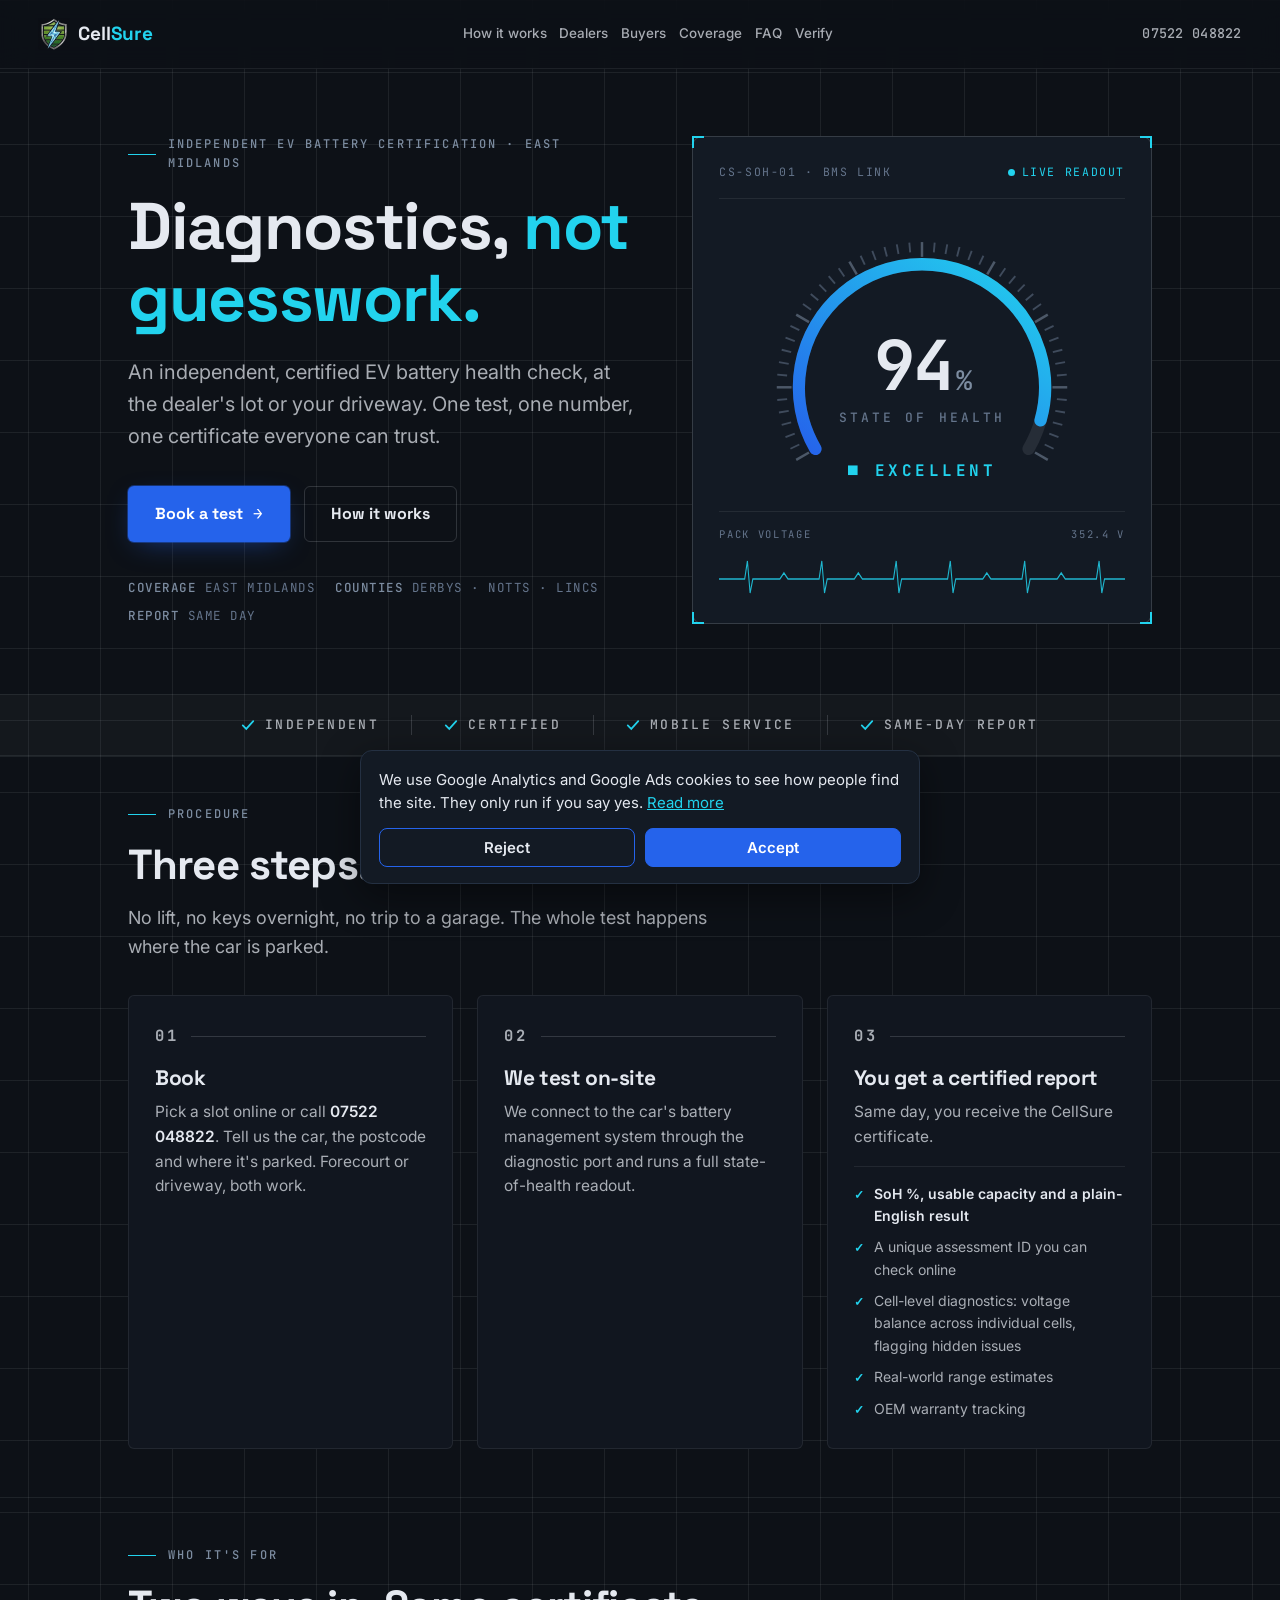
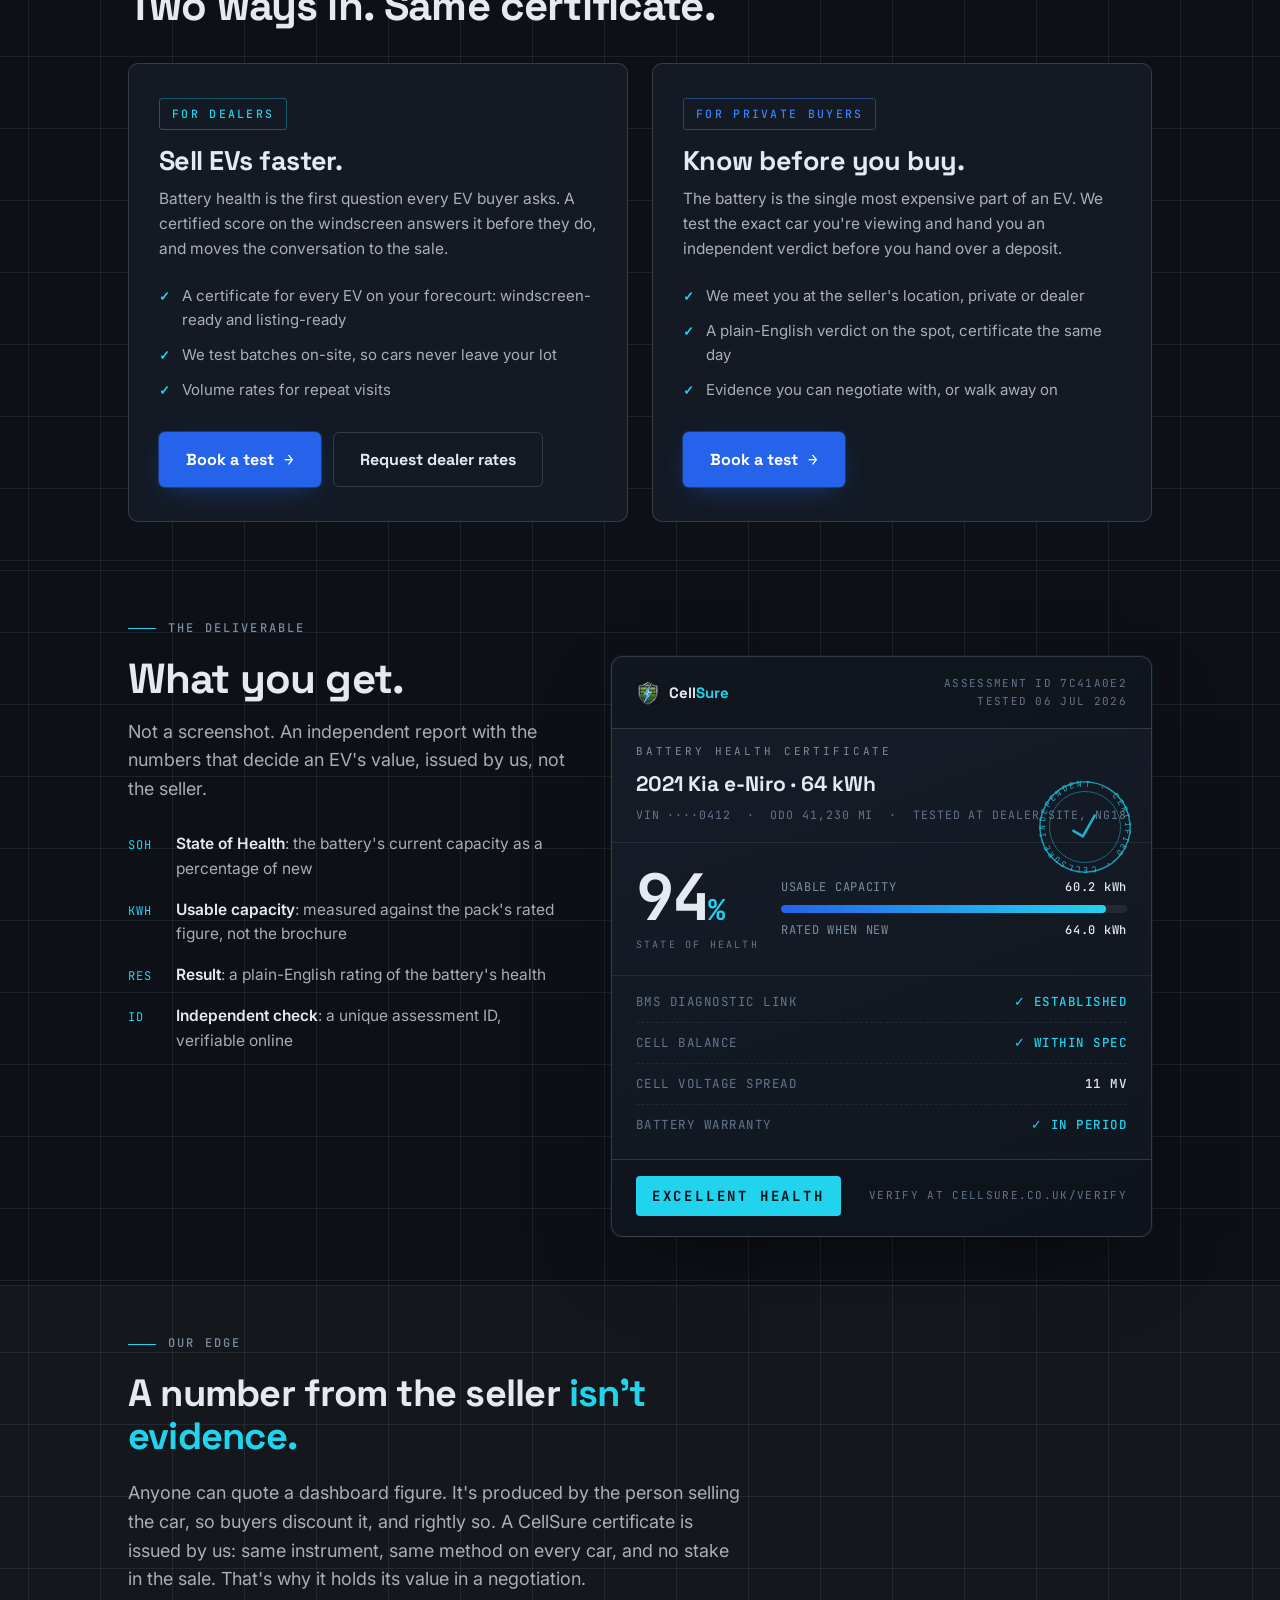
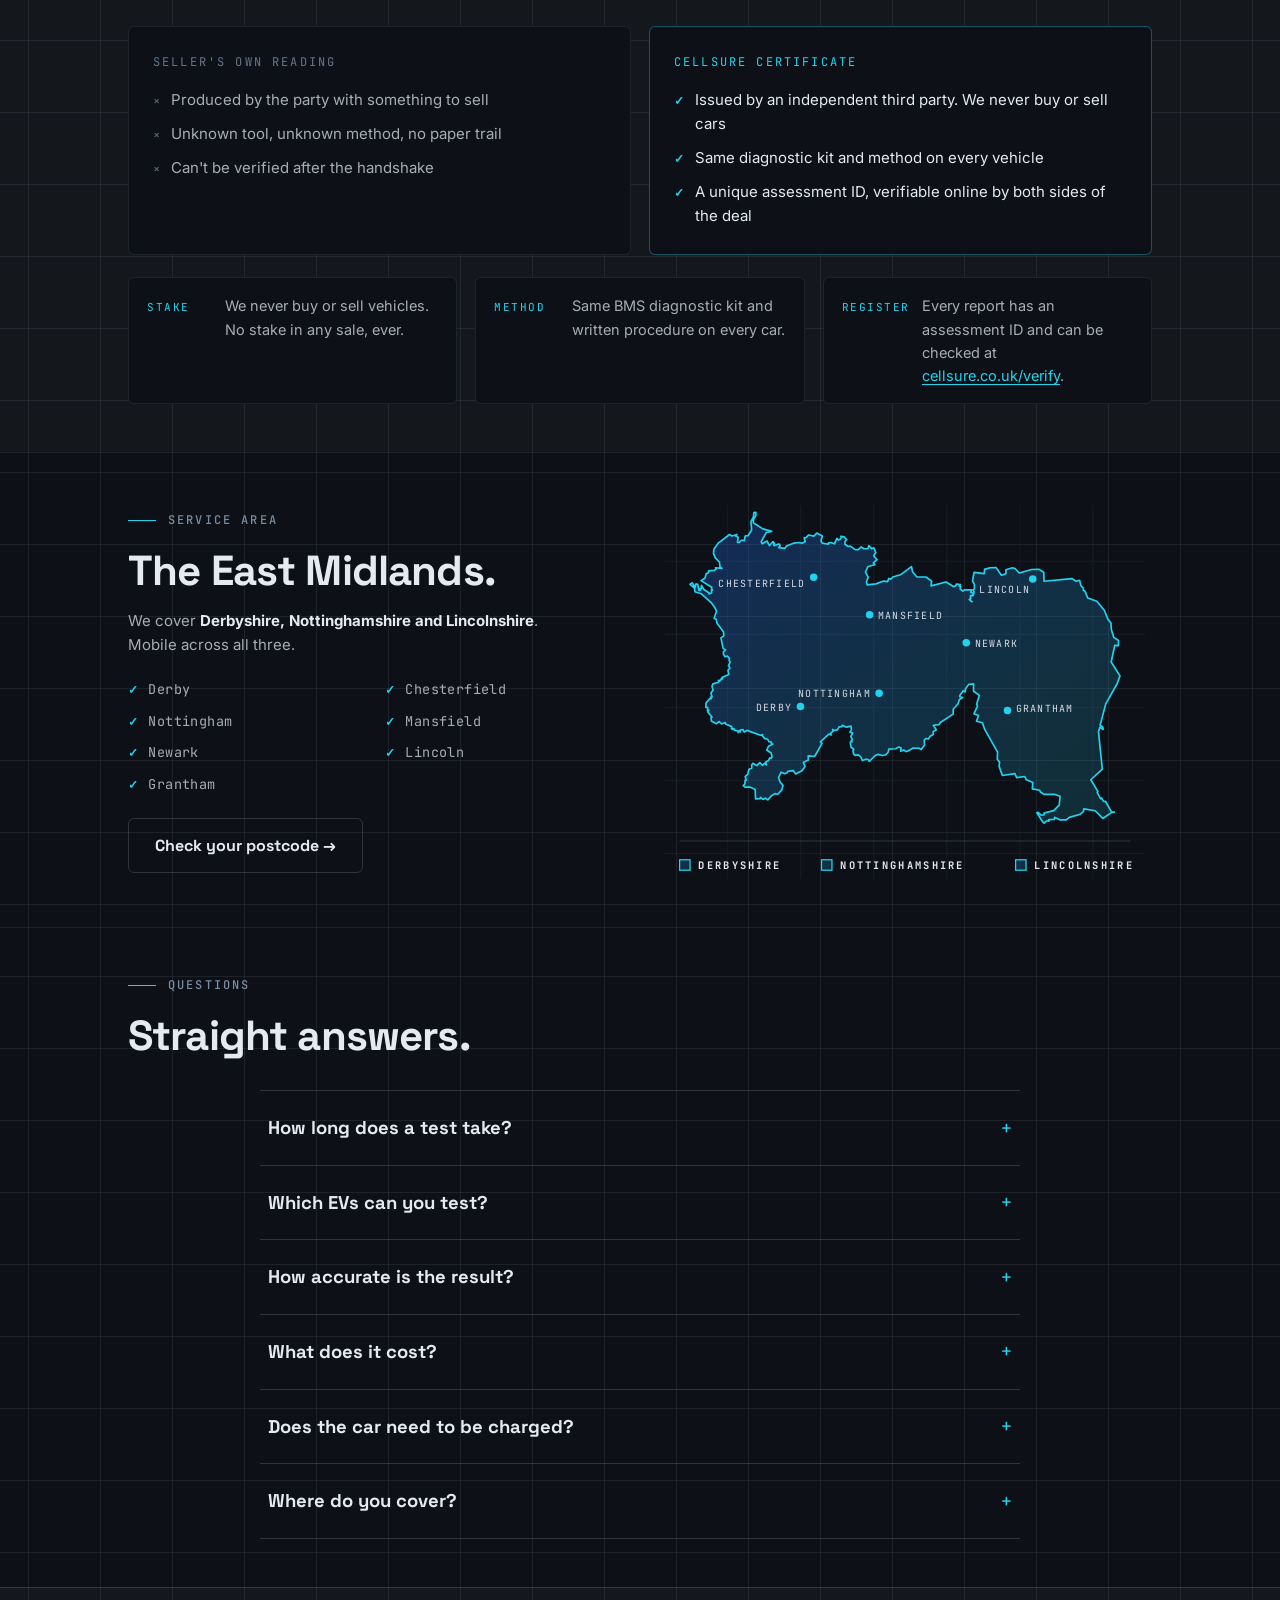
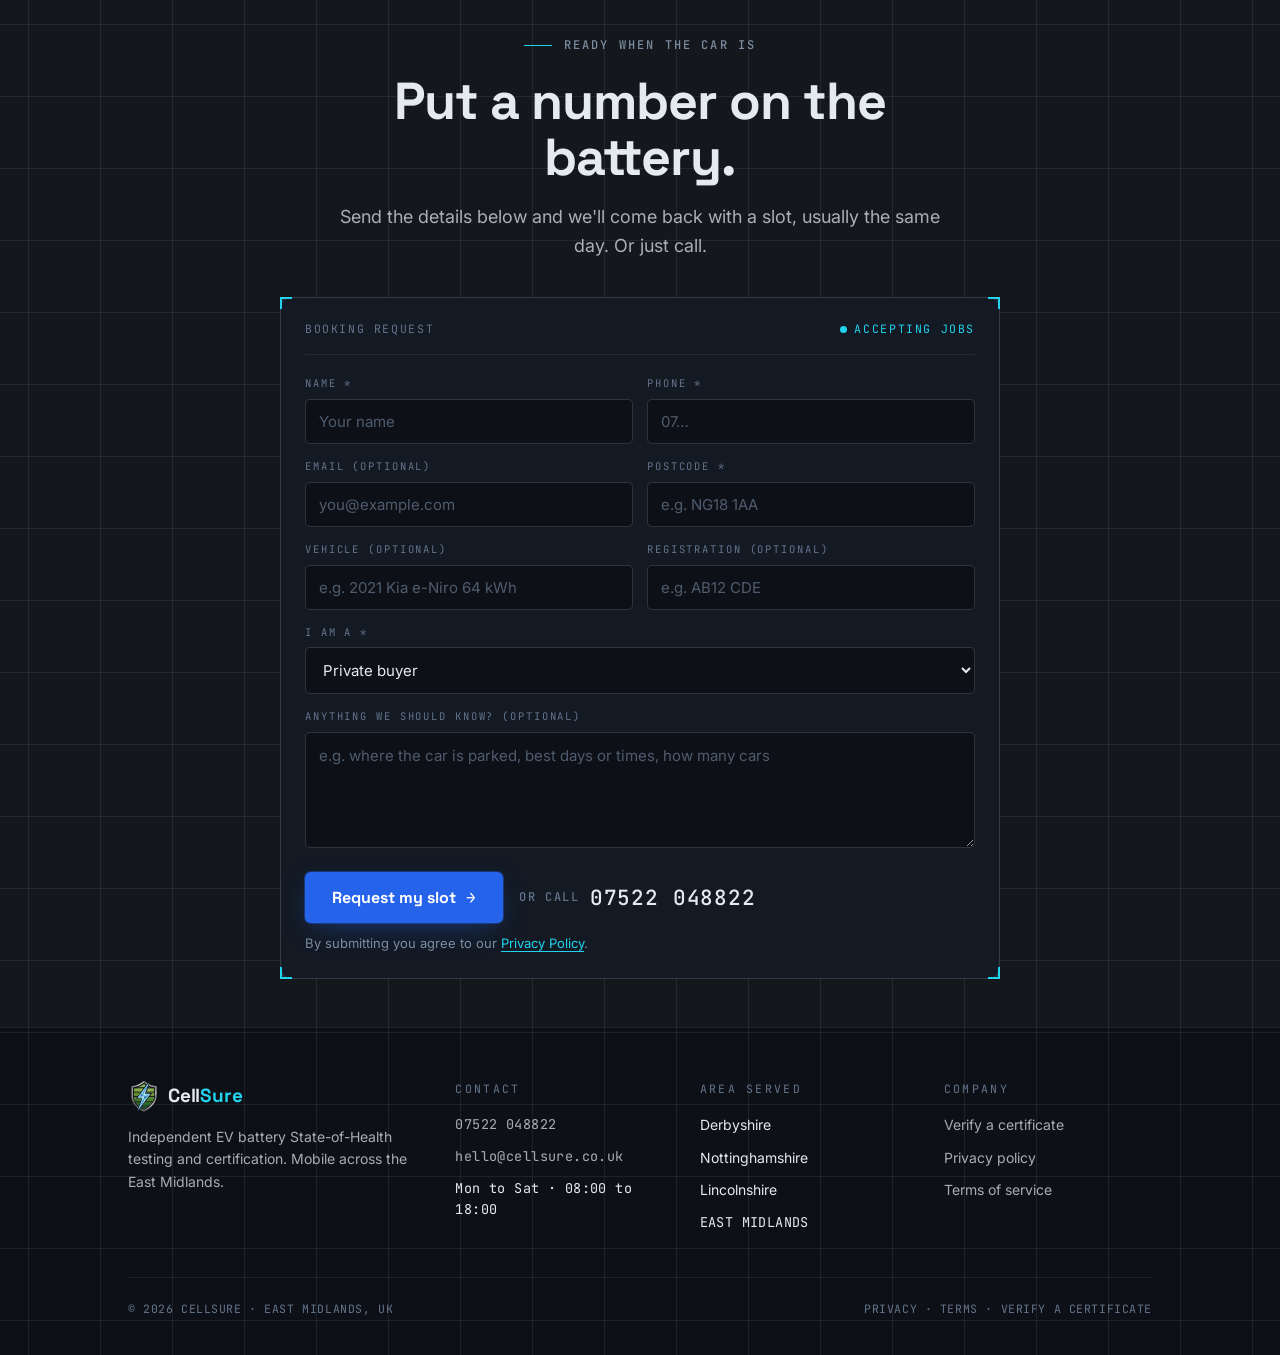
==== commit e2a43ef7: "Mark required and optional booking form fields Adds * to required field labels and (optional) to opt" ====
--- a/index.html
+++ b/index.html
@@ -6,7 +6,7 @@
   window.dataLayer = window.dataLayer || [];
   function gtag(){dataLayer.push(arguments);}
   gtag('consent', 'default', {analytics_storage: 'denied', ad_storage: 'denied', ad_user_data: 'denied', ad_personalization: 'denied'});
-  window.CS_TAGS = ['G-H4P8HEW8DB', 'AW-18322054920'];
+  window.CS_TAGS = ['G-H4P8HEW8DB', 'AW-18322054920', 'AW-18551886088'];
 </script>
 <script src="/assets/consent.js" defer></script>
 <script src="/assets/menu.js" defer></script>
@@ -1086,19 +1086,19 @@
       <!-- Real form: posts natively to FormSubmit even with JS disabled. -->
       <form id="book-form" action="https://formsubmit.co/8cfe695077eb019a318fc8b6485adaba" method="POST">
       <div class="book-grid">
-        <label class="fld"><span>Name</span><input id="f-name" name="name" type="text" autocomplete="name" placeholder="Your name" required></label>
-        <label class="fld"><span>Phone</span><input id="f-phone" name="phone" type="tel" autocomplete="tel" placeholder="07…" required></label>
-        <label class="fld"><span>Email</span><input id="f-email" name="email" type="email" autocomplete="email" placeholder="you@example.com"></label>
-        <label class="fld"><span>Postcode</span><input id="f-pc" name="postcode" type="text" autocomplete="postal-code" placeholder="e.g. NG18 1AA" required></label>
-        <label class="fld"><span>Vehicle</span><input id="f-veh" name="vehicle" type="text" placeholder="e.g. 2021 Kia e-Niro 64 kWh"></label>
-        <label class="fld"><span>Registration</span><input id="f-reg" name="registration" type="text" autocomplete="off" autocapitalize="characters" spellcheck="false" maxlength="10" placeholder="e.g. AB12 CDE"></label>
-        <label class="fld fld-wide"><span>I am a</span>
+        <label class="fld"><span>Name *</span><input id="f-name" name="name" type="text" autocomplete="name" placeholder="Your name" required></label>
+        <label class="fld"><span>Phone *</span><input id="f-phone" name="phone" type="tel" autocomplete="tel" placeholder="07…" required></label>
+        <label class="fld"><span>Email (optional)</span><input id="f-email" name="email" type="email" autocomplete="email" placeholder="you@example.com"></label>
+        <label class="fld"><span>Postcode *</span><input id="f-pc" name="postcode" type="text" autocomplete="postal-code" placeholder="e.g. NG18 1AA" required></label>
+        <label class="fld"><span>Vehicle (optional)</span><input id="f-veh" name="vehicle" type="text" placeholder="e.g. 2021 Kia e-Niro 64 kWh"></label>
+        <label class="fld"><span>Registration (optional)</span><input id="f-reg" name="registration" type="text" autocomplete="off" autocapitalize="characters" spellcheck="false" maxlength="10" placeholder="e.g. AB12 CDE"></label>
+        <label class="fld fld-wide"><span>I am a *</span>
           <select id="f-who" name="enquiry_type">
             <option>Private buyer</option>
             <option>Dealer</option>
           </select>
         </label>
-        <label class="fld fld-wide"><span>Anything we should know?</span><textarea id="f-notes" name="notes" rows="4" maxlength="1000" placeholder="e.g. where the car is parked, best days or times, how many cars"></textarea></label>
+        <label class="fld fld-wide"><span>Anything we should know? (optional)</span><textarea id="f-notes" name="notes" rows="4" maxlength="1000" placeholder="e.g. where the car is parked, best days or times, how many cars"></textarea></label>
       </div>
       <input type="hidden" name="_subject" value="New CellSure booking request">
       <input type="hidden" name="_template" value="table">
@@ -1284,7 +1284,7 @@
         if(!res.ok) throw new Error('bad status');
         form.querySelector('.book-grid').style.display = 'none';
         send.style.display = 'none';
-        setNote('// REQUEST RECEIVED. WE WILL CALL YOU BACK SHORTLY.', 'ok');
+        setNote('// REQUEST RECEIVED. WE WILL CONTACT YOU SHORTLY.', 'ok');
         /* after a successful booking: hide the intro text and show a thank-you in the badge */
         var bookSec = document.getElementById('book');
         if (bookSec) {
@@ -1346,6 +1346,9 @@
         form_id: 'book-form',
         enquiry_type: who ? who.value : 'not given'
       });
+      if (typeof window.gtag === 'function') {
+        window.gtag('event', 'conversion', { send_to: 'AW-18551886088/z0AXCJz4n7YdEIiinY5F' });
+      }
     }).observe(note, { attributes: true, attributeFilter: ['class'] });
   }
 })();
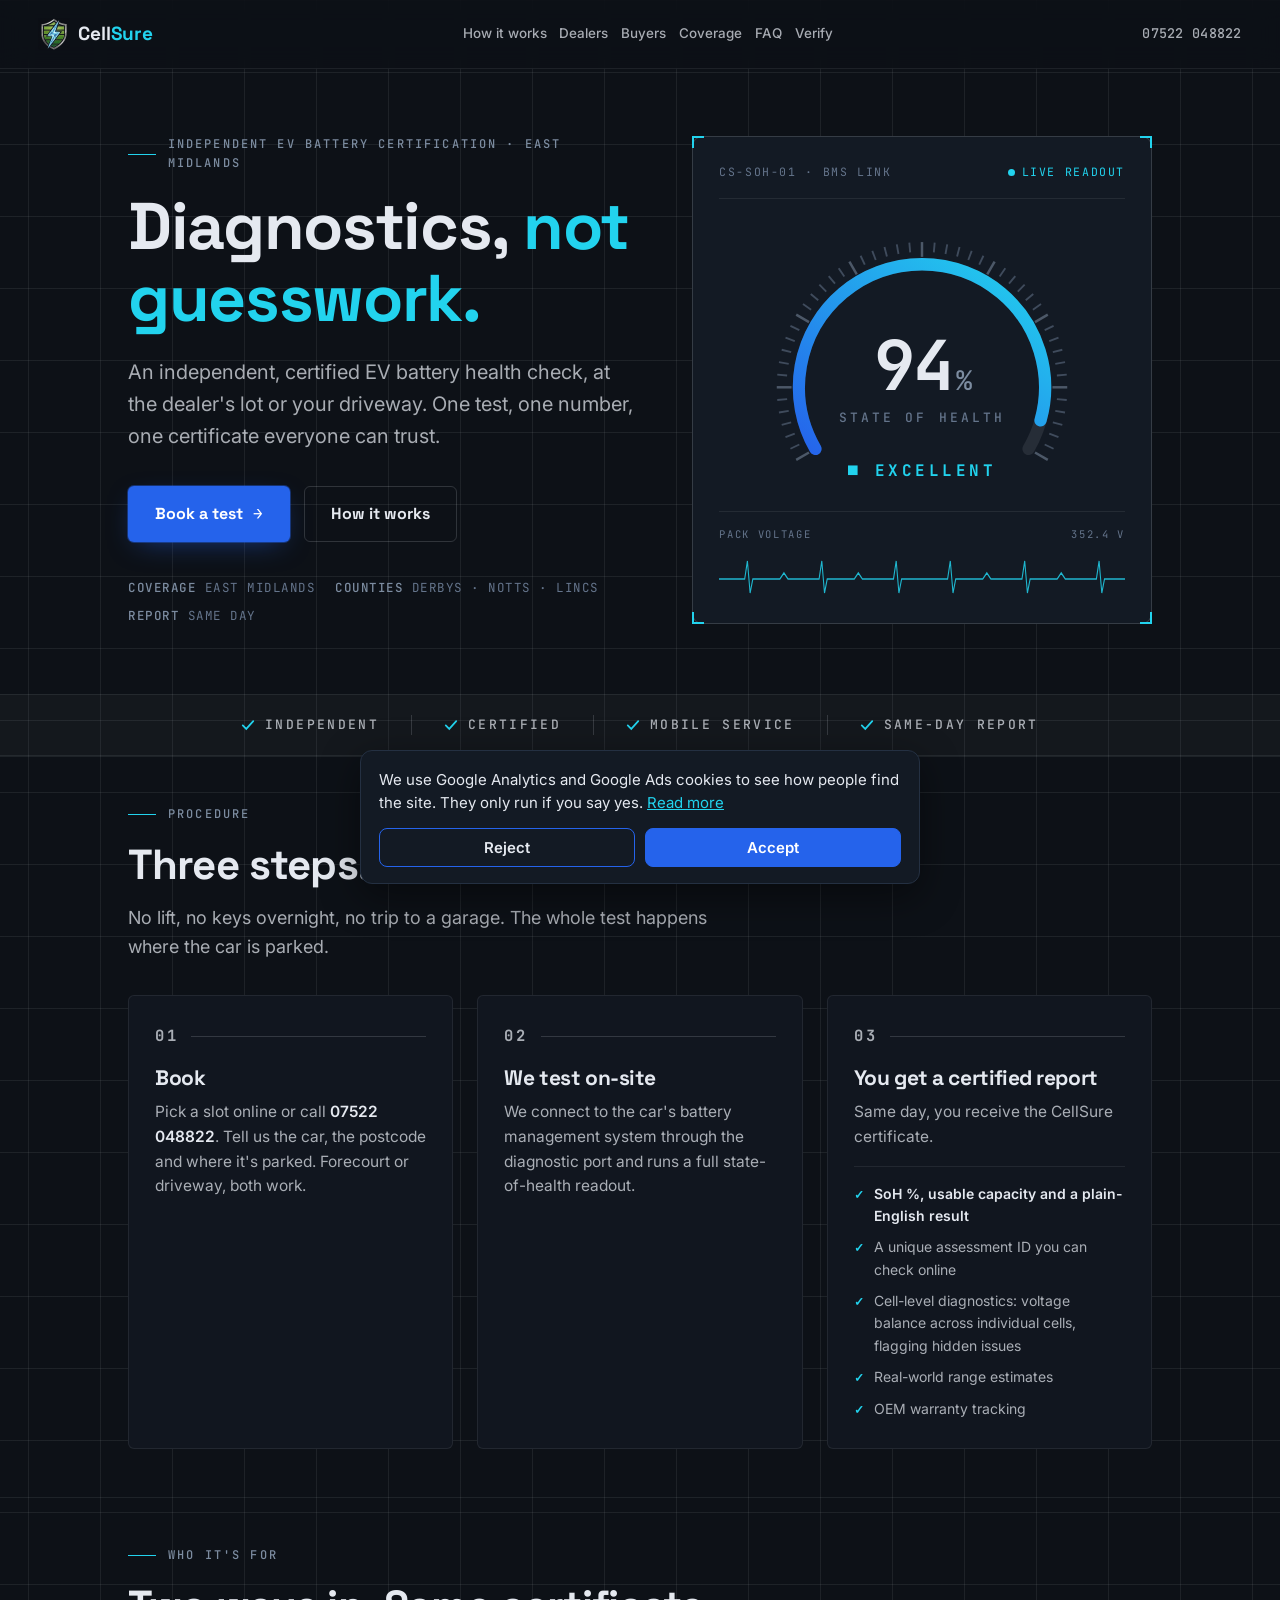
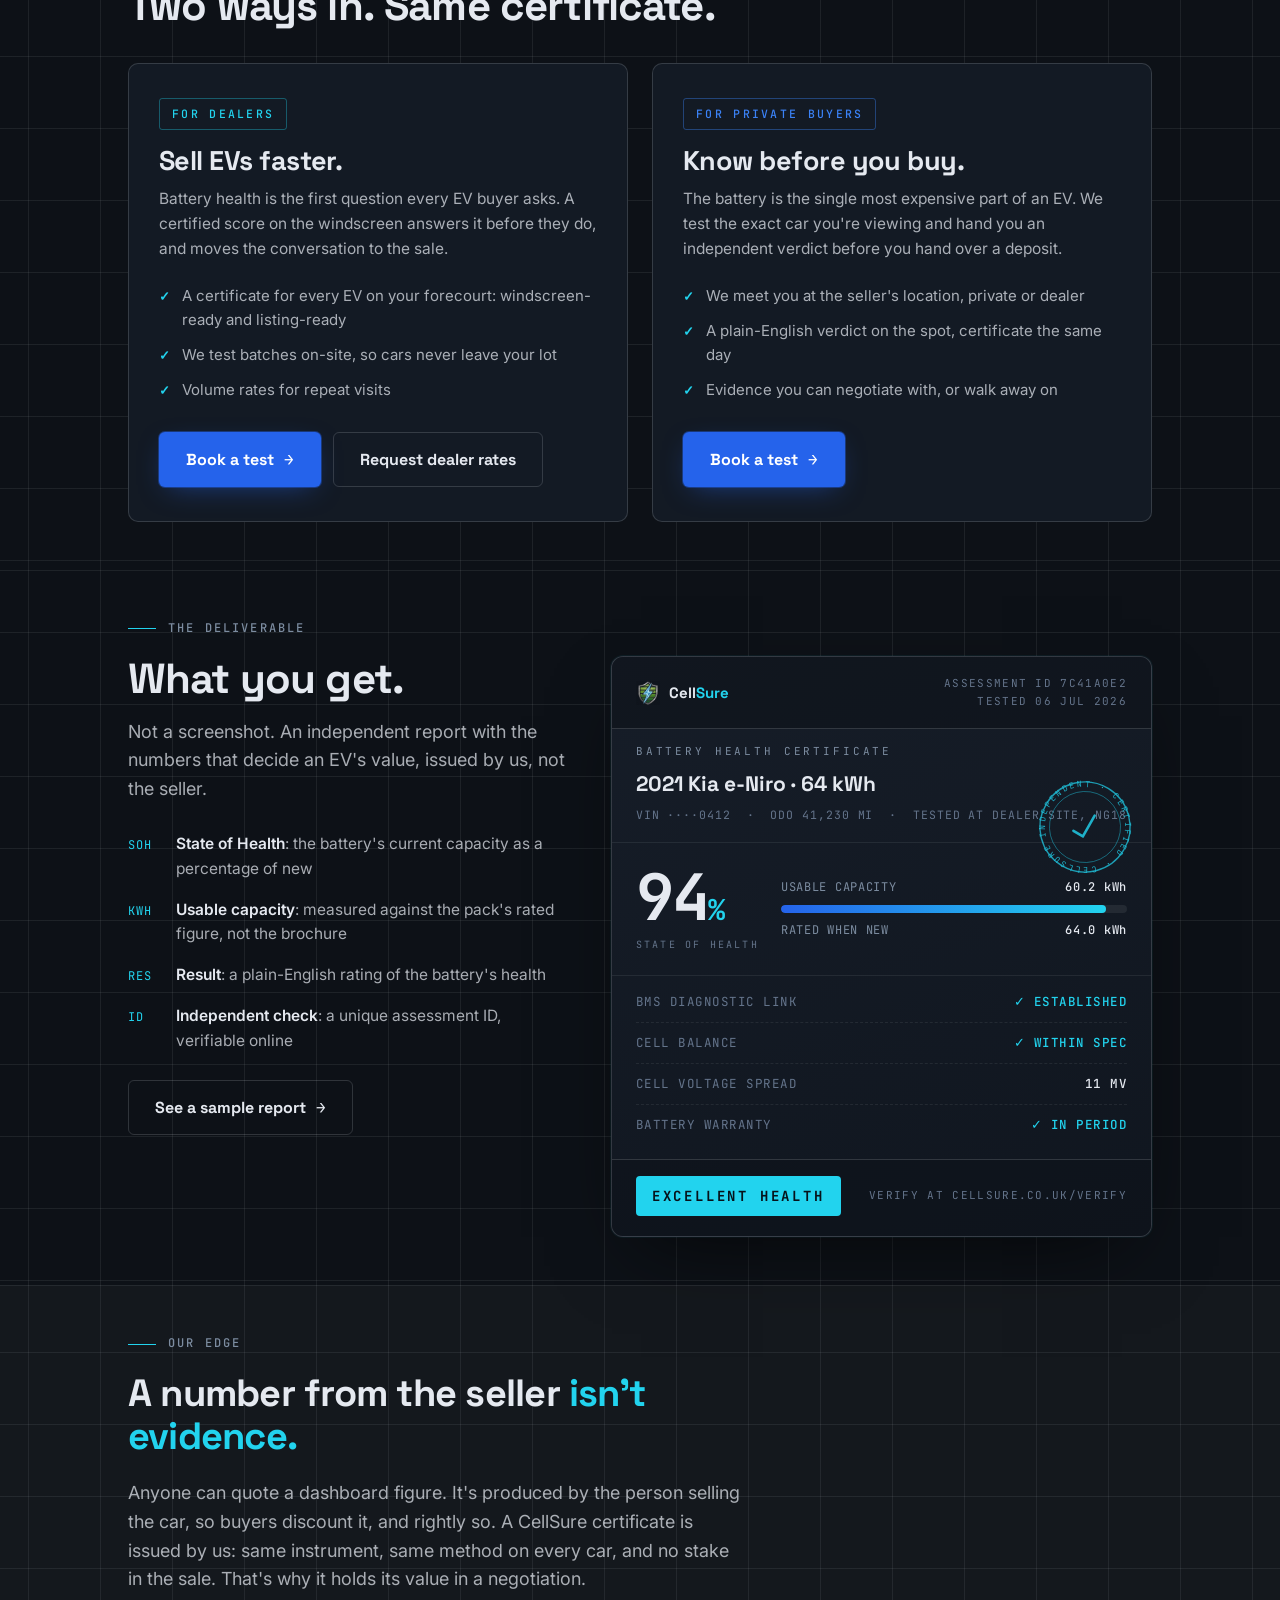
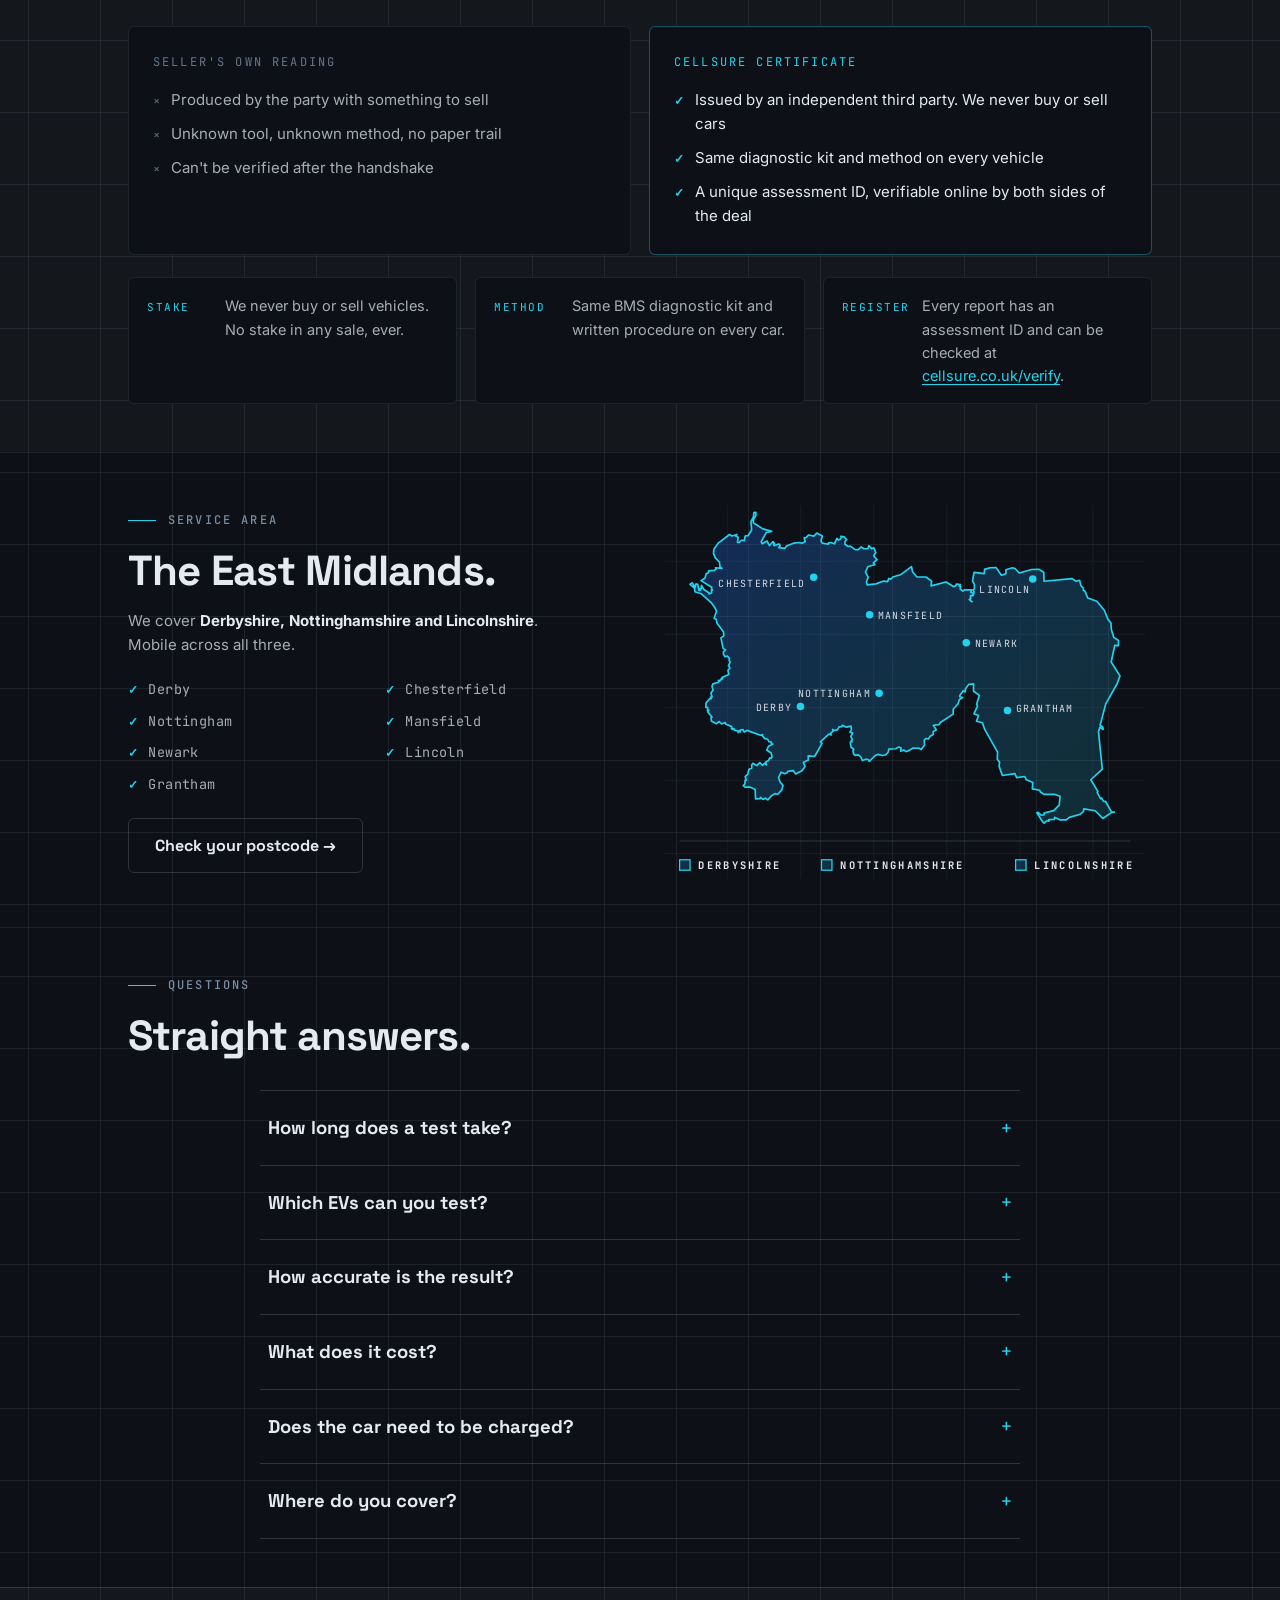
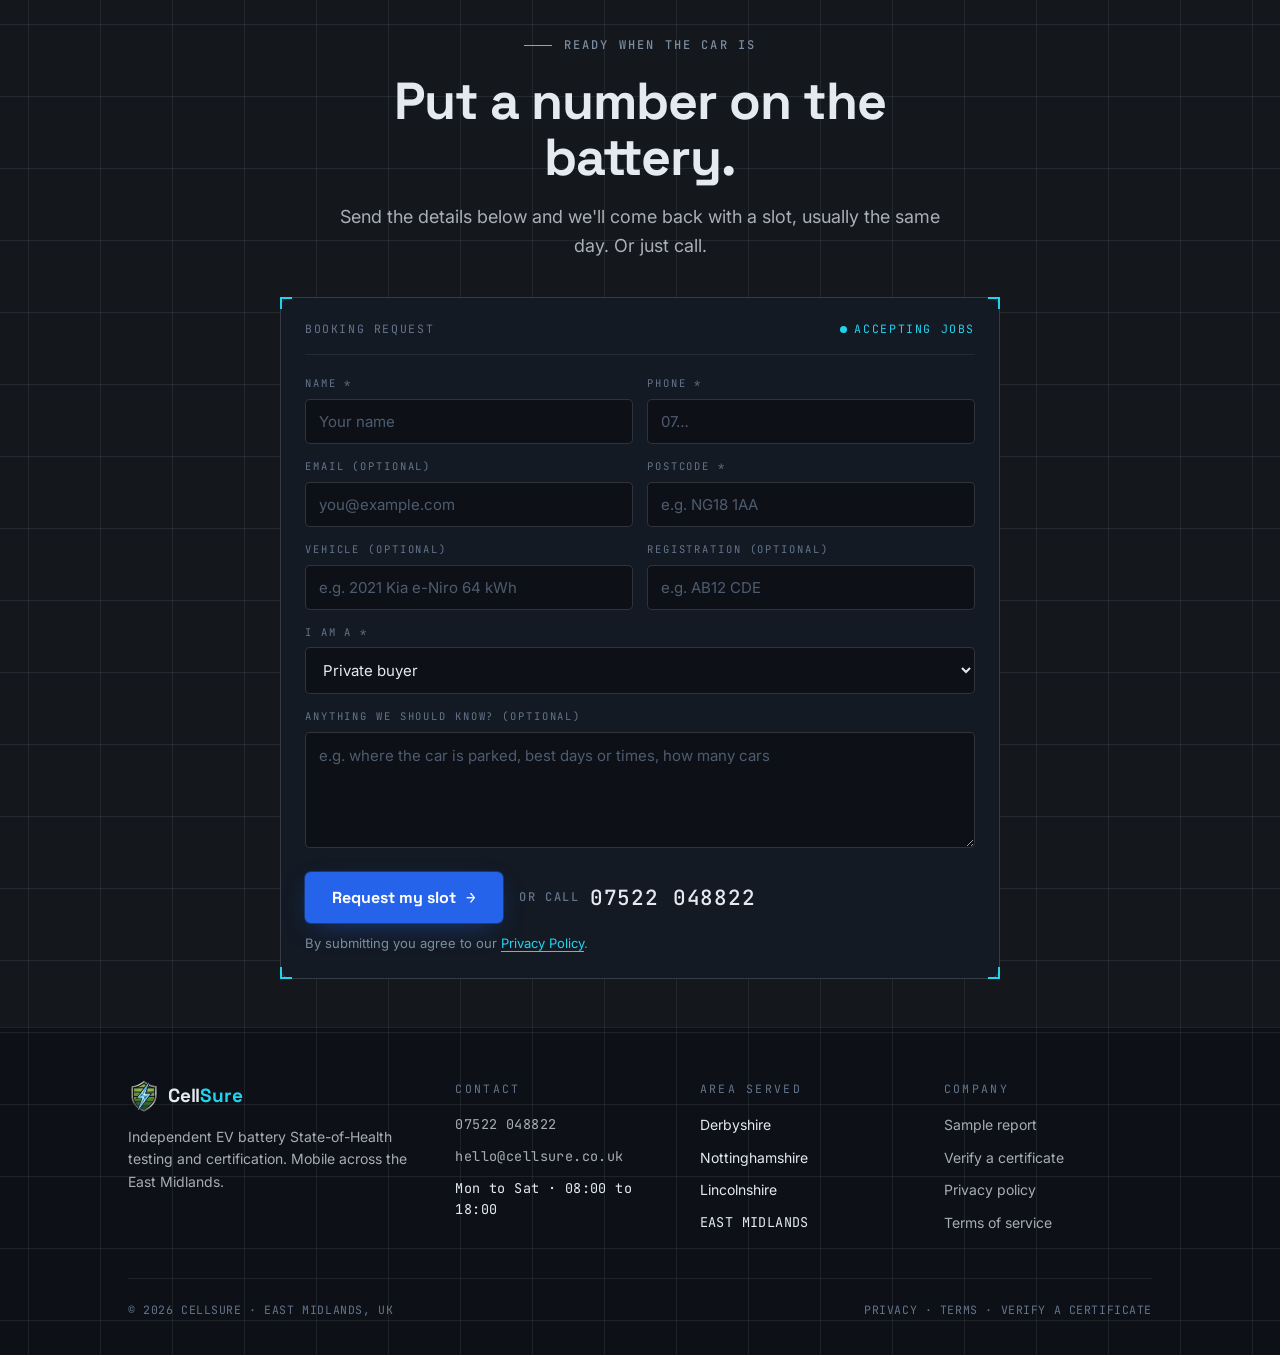
==== commit 0fb3f8b3: "Add view-only sample report page at /sample/ Embeds the demo certificate PDF with the toolbar hidden" ====
--- a/index.html
+++ b/index.html
@@ -844,6 +844,7 @@
           <li><span class="k">RES</span><span><b>Result</b>: a plain-English rating of the battery's health</span></li>
           <li><span class="k">ID</span><span><b>Independent check</b>: a unique assessment ID, verifiable online</span></li>
         </ul>
+        <a class="btn btn-ghost" href="/sample/" style="margin-top:26px">See a sample report <span class="arrow">→</span></a>
       </div>
 
       <!-- Mock certificate -->
@@ -1150,6 +1151,7 @@
       <div class="foot-col">
         <p class="foot-h">Company</p>
         <ul>
+          <li><a href="/sample/">Sample report</a></li>
           <li><a href="/verify/">Verify a certificate</a></li>
           <li><a href="/privacy/">Privacy policy</a></li>
           <li><a href="/terms/">Terms of service</a></li>
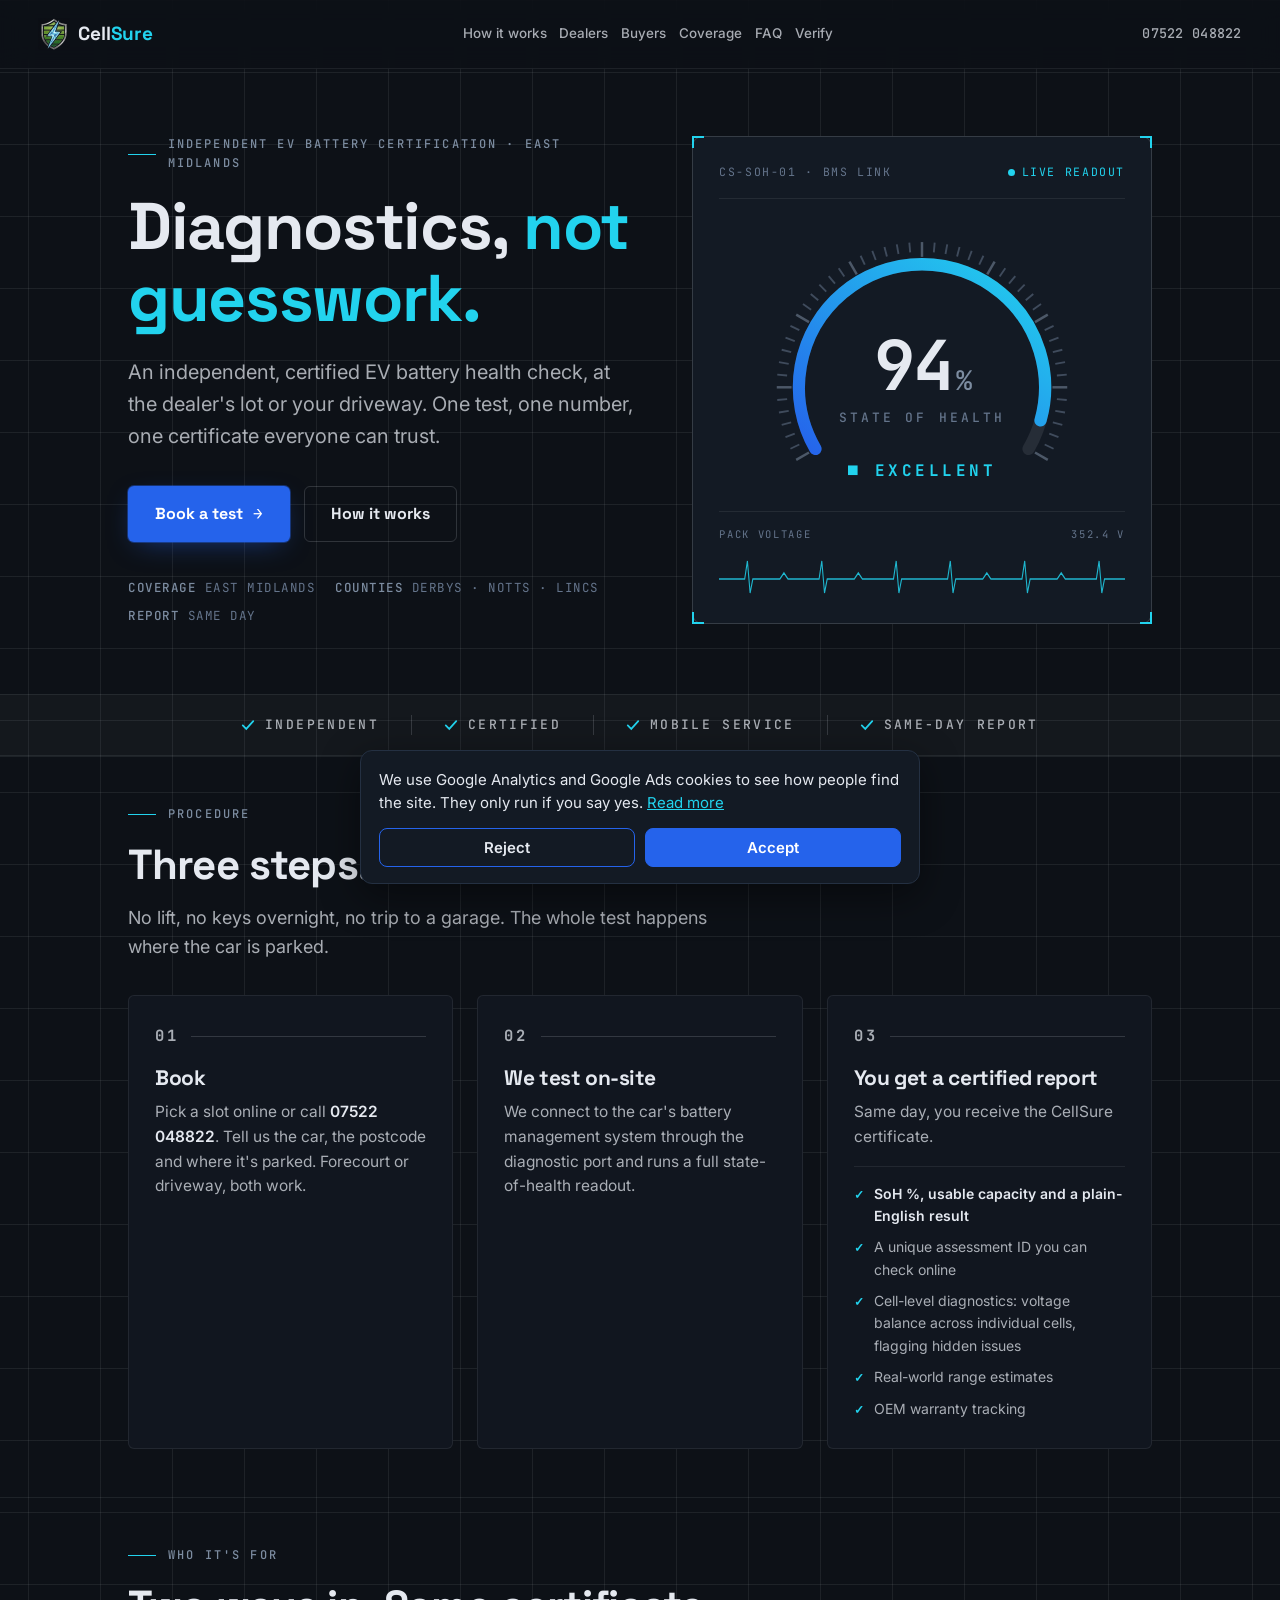
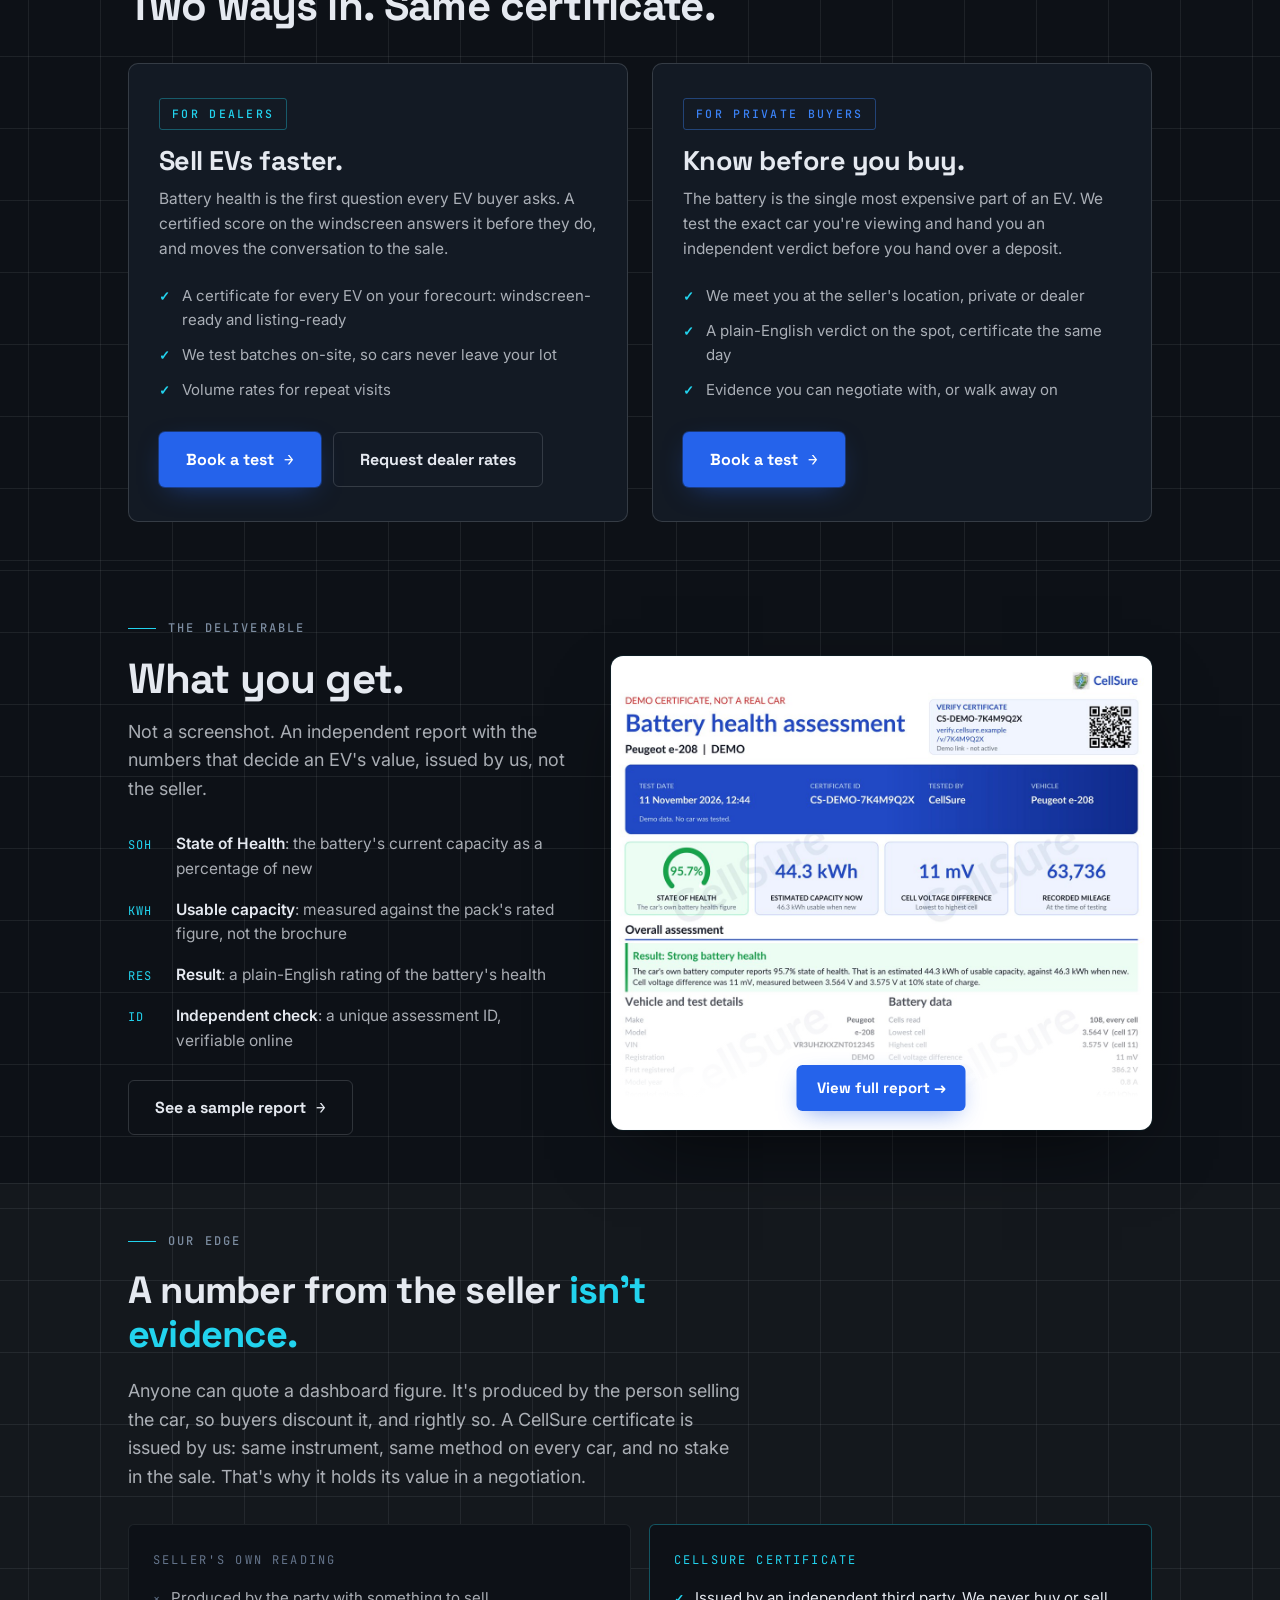
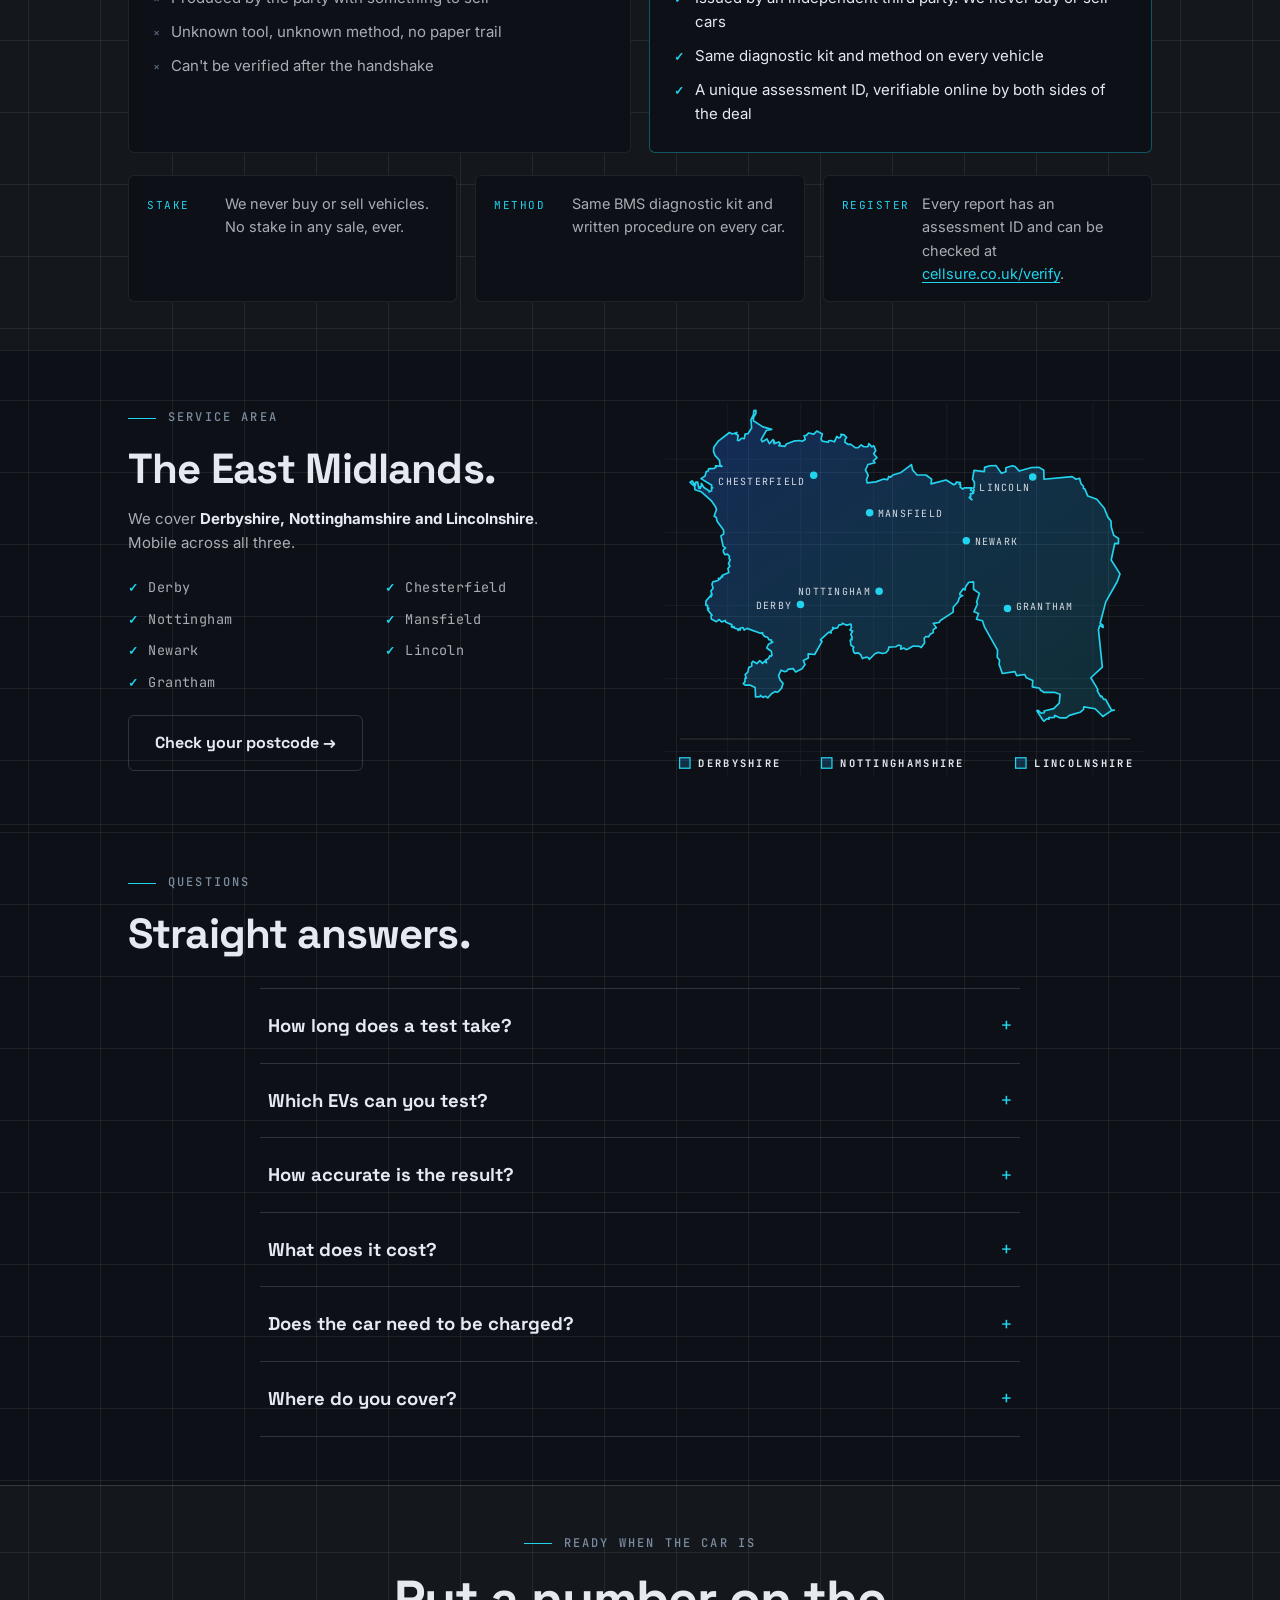
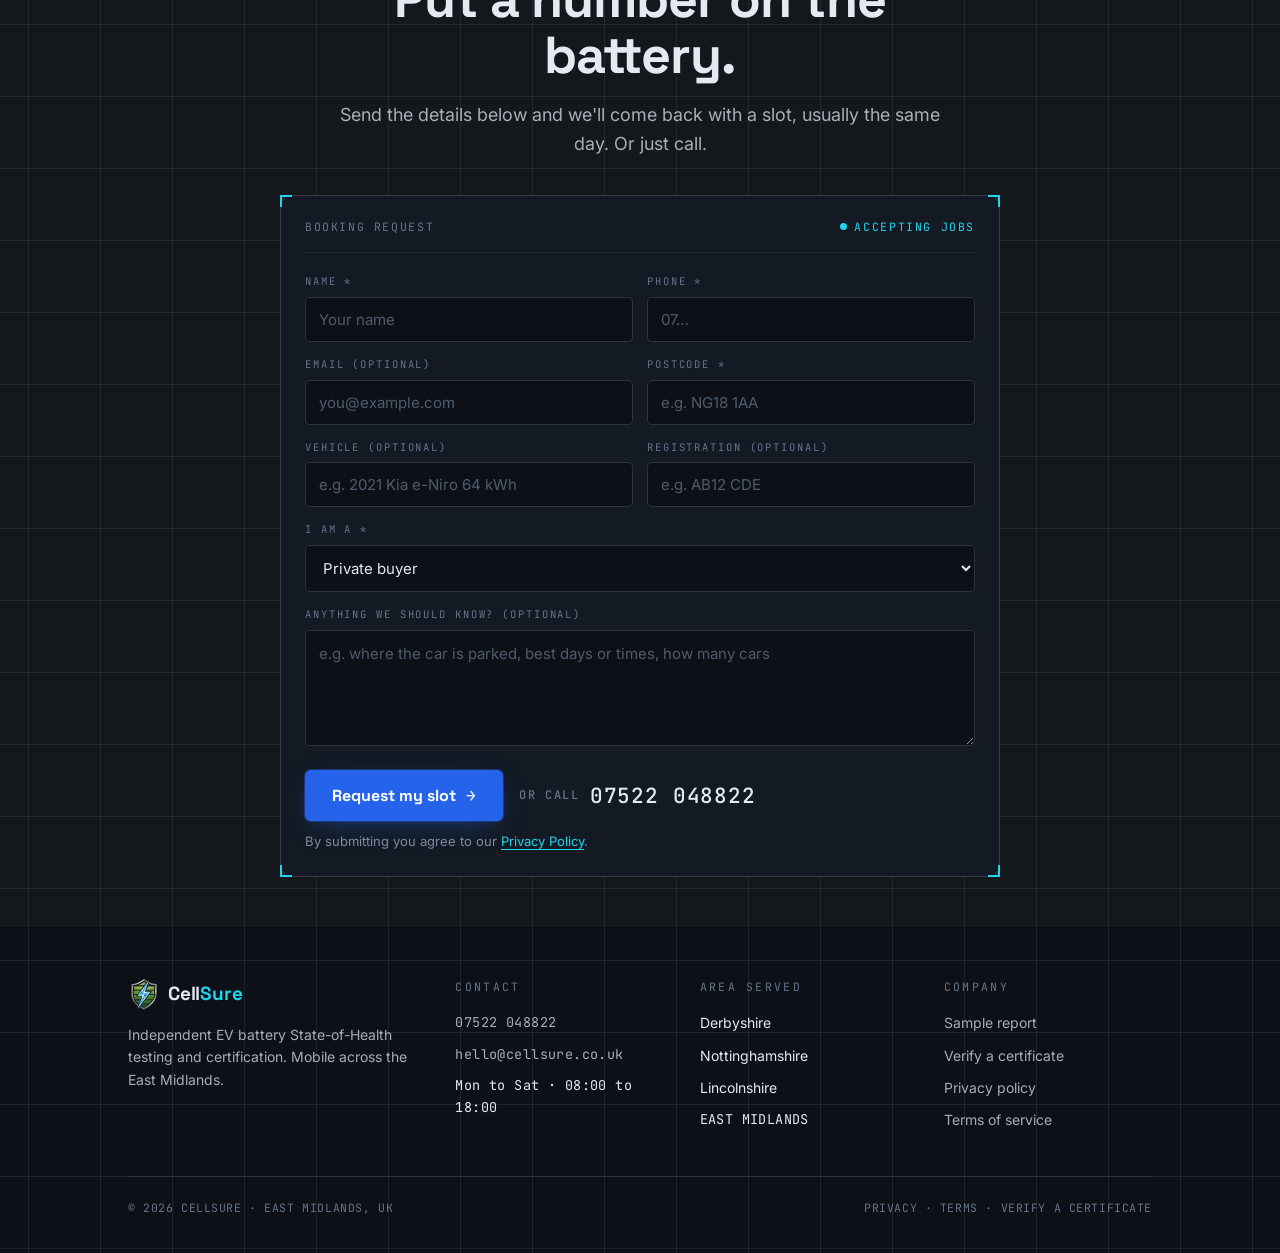
==== commit 3bcef018: "Show the real sample report in the "What you get" section Replaces the drawn mock-up certificate wit" ====
--- a/index.html
+++ b/index.html
@@ -406,6 +406,27 @@
 
 /* ============ CERTIFICATE ============ */
 .cert-grid{display:grid;gap:40px;align-items:start;margin-top:8px}
+.cert-preview{
+  display:block;position:relative;width:100%;max-width:560px;margin:0 auto;
+  border-radius:12px;overflow:hidden;background:#fff;text-decoration:none;
+  border:1px solid var(--line-strong);
+  box-shadow:0 30px 80px -30px rgba(0,0,0,.7),0 0 0 1px rgba(34,211,238,.06);
+  transition:transform .2s ease;
+}
+.cert-preview img{display:block;width:100%;height:auto}
+.cert-preview::after{
+  content:"";position:absolute;left:0;right:0;bottom:0;height:34%;pointer-events:none;
+  background:linear-gradient(to bottom,rgba(255,255,255,0),#fff 80%);
+}
+.cert-preview-cta{
+  position:absolute;left:50%;bottom:18px;transform:translateX(-50%);z-index:1;white-space:nowrap;
+  font-family:var(--display);font-weight:700;font-size:15px;color:#fff;
+  background:var(--blue);padding:11px 20px;border-radius:var(--radius);
+  box-shadow:0 8px 24px -8px rgba(37,99,235,.6);
+}
+.cert-preview:hover{transform:translateY(-2px)}
+.cert-preview:hover .cert-preview-cta{background:var(--blue-bright)}
+@media (prefers-reduced-motion:reduce){.cert-preview{transition:none}.cert-preview:hover{transform:none}}
 @media(min-width:960px){.cert-grid{grid-template-columns:minmax(0,.9fr) minmax(0,1.1fr)}}
 .cert-points{list-style:none;display:grid;gap:16px;margin-top:28px}
 .cert-points li{display:flex;gap:14px;align-items:baseline;font-size:15.5px;color:var(--text-soft)}
@@ -847,53 +868,12 @@
         <a class="btn btn-ghost" href="/sample/" style="margin-top:26px">See a sample report <span class="arrow">→</span></a>
       </div>
 
-      <!-- Mock certificate -->
-      <div class="cert" role="img" aria-label="Example CellSure certificate: 2021 Kia e-Niro, state of health 94 percent, usable capacity 60.2 of 64 kilowatt hours, excellent battery health">
-        <div class="cert-top">
-          <span class="cert-brand">
-            <img class="logo-mark" src="[data-uri]" alt="CellSure logo">
-            <span>Cell<i>Sure</i></span>
-          </span>
-          <span class="cert-serial">ASSESSMENT ID 7C41A0E2<br>TESTED 06 JUL 2026</span>
-        </div>
-        <p class="cert-title">Battery Health Certificate</p>
-        <p class="cert-vehicle">2021 Kia e-Niro · 64 kWh
-          <small>VIN ····0412 &nbsp;·&nbsp; ODO 41,230 MI &nbsp;·&nbsp; TESTED AT DEALER SITE, NG18</small>
-        </p>
-        <div class="cert-main">
-          <div class="cert-soh">
-            <p class="num">94<span>%</span></p>
-            <p class="lbl">State of Health</p>
-          </div>
-          <div class="cert-cap">
-            <div class="cap-row"><span>USABLE CAPACITY</span><b>60.2 kWh</b></div>
-            <div class="cap-bar"><div class="cap-fill"></div></div>
-            <div class="cap-row"><span>RATED WHEN NEW</span><b>64.0 kWh</b></div>
-          </div>
-          <!-- independent stamp -->
-        <svg class="cert-stamp" viewBox="0 0 120 120" aria-hidden="true">
-          <g transform="rotate(-14 60 60)">
-            <circle cx="60" cy="60" r="52" fill="none" stroke="#22D3EE" stroke-width="1.6" opacity=".8"/>
-            <circle cx="60" cy="60" r="41" fill="none" stroke="#22D3EE" stroke-width="1" opacity=".5"/>
-            <path id="stampPath" d="M60 60 m-46.5 0 a46.5 46.5 0 1 1 93 0 a46.5 46.5 0 1 1 -93 0" fill="none"/>
-            <text font-family="JetBrains Mono, monospace" font-size="9.5" letter-spacing="2.6" fill="#22D3EE" opacity=".9">
-              <textPath href="#stampPath">INDEPENDENT · CERTIFIED · CELLSURE ·</textPath>
-            </text>
-            <path d="M46 61l9 9 19-20" stroke="#22D3EE" stroke-width="3" fill="none" stroke-linecap="round" stroke-linejoin="round" opacity=".9"/>
-          </g>
-        </svg>
-        </div>
-        <div class="cert-rows">
-          <div class="cert-row"><span class="k">BMS DIAGNOSTIC LINK</span><span class="v ok">✓ ESTABLISHED</span></div>
-          <div class="cert-row"><span class="k">CELL BALANCE</span><span class="v ok">✓ WITHIN SPEC</span></div>
-          <div class="cert-row"><span class="k">CELL VOLTAGE SPREAD</span><span class="v">11 MV</span></div>
-          <div class="cert-row"><span class="k">BATTERY WARRANTY</span><span class="v ok">✓ IN PERIOD</span></div>
-        </div>
-        <div class="cert-bottom">
-          <span class="verdict">EXCELLENT HEALTH</span>
-          <span class="cert-serial">VERIFY AT CELLSURE.CO.UK/VERIFY</span>
-        </div>
-      </div>
+      <!-- Sample report preview: top of page 1 of /sample-certificate.pdf. Clicking opens /sample/ -->
+      <a class="cert-preview" href="/sample/" aria-label="View the full sample battery health report">
+        <img src="/assets/sample-report-preview.jpg" width="1200" height="1050" loading="lazy"
+             alt="Sample CellSure battery health report for a demo Peugeot e-208: 95.7% state of health, 44.3 kWh estimated capacity now, 11 mV cell voltage difference, result: strong battery health">
+        <span class="cert-preview-cta">View full report <span class="arrow">&rarr;</span></span>
+      </a>
     </div>
   </div>
 </section>
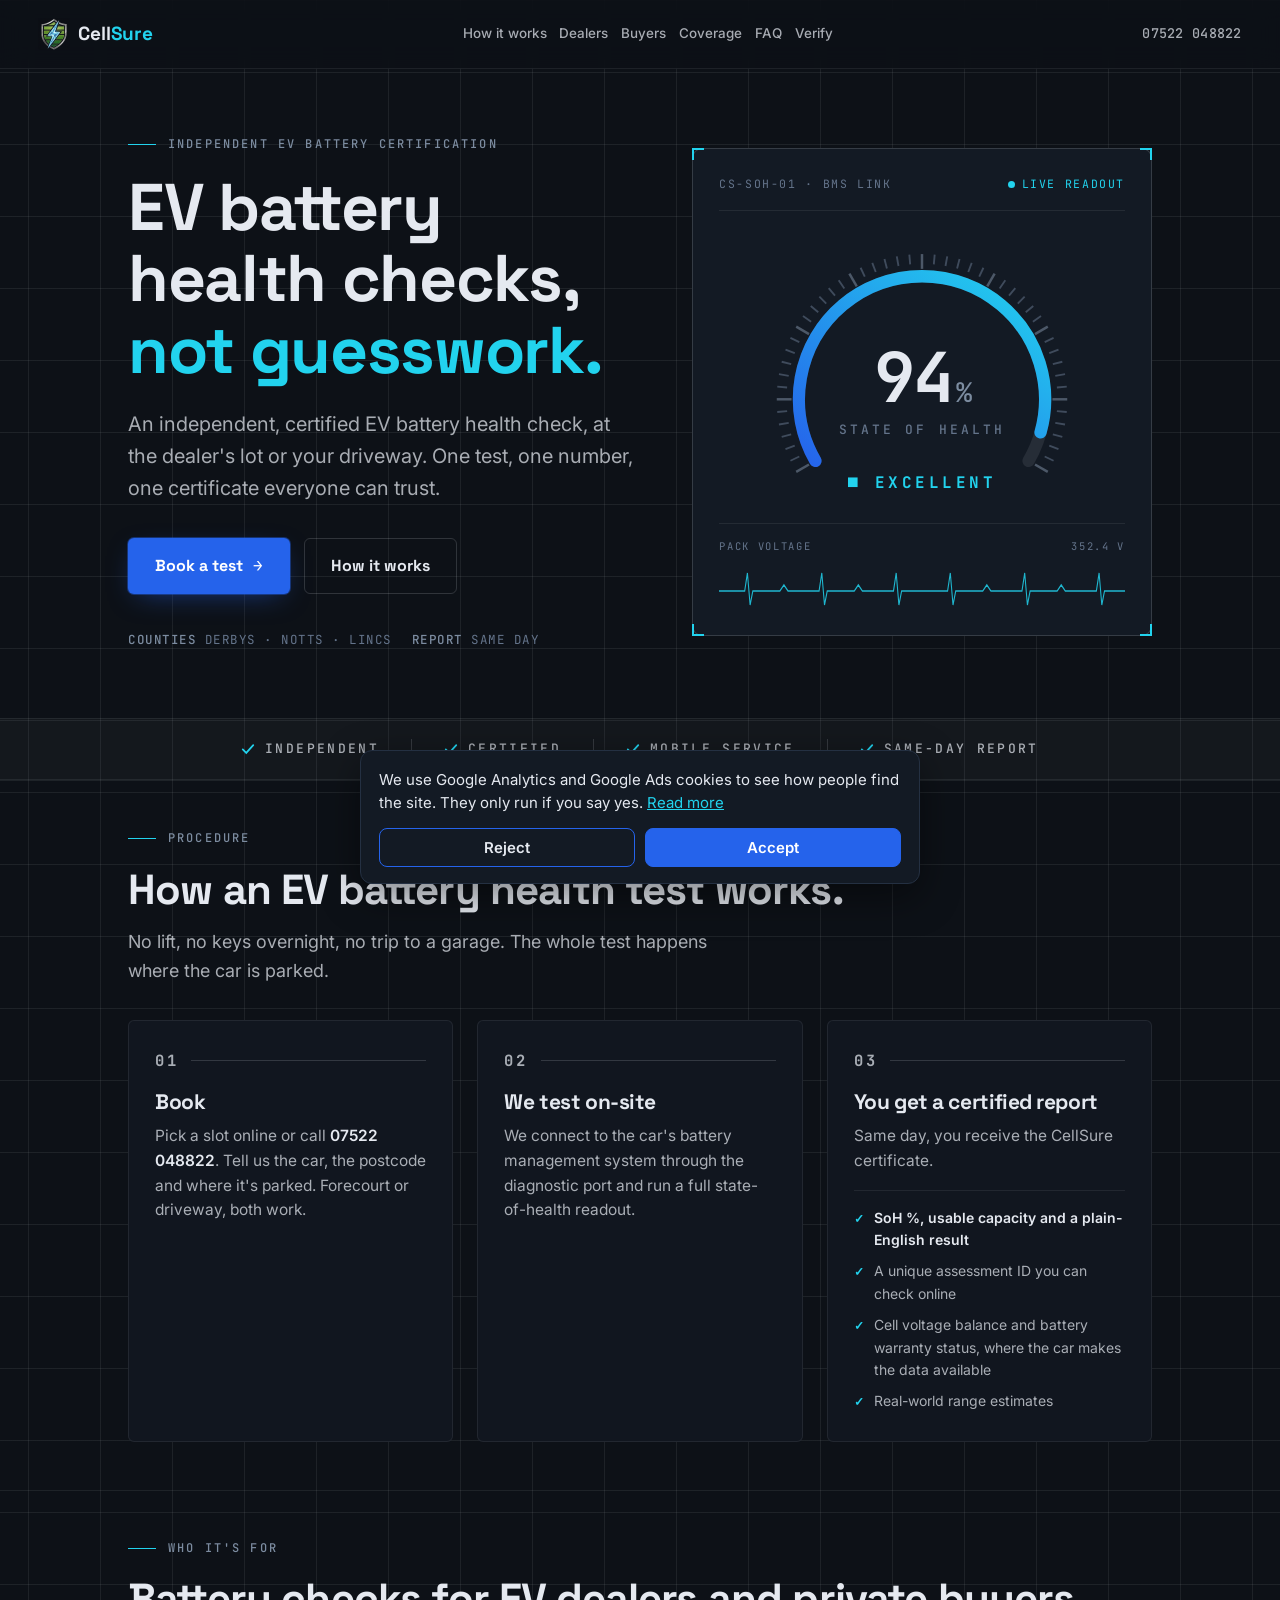
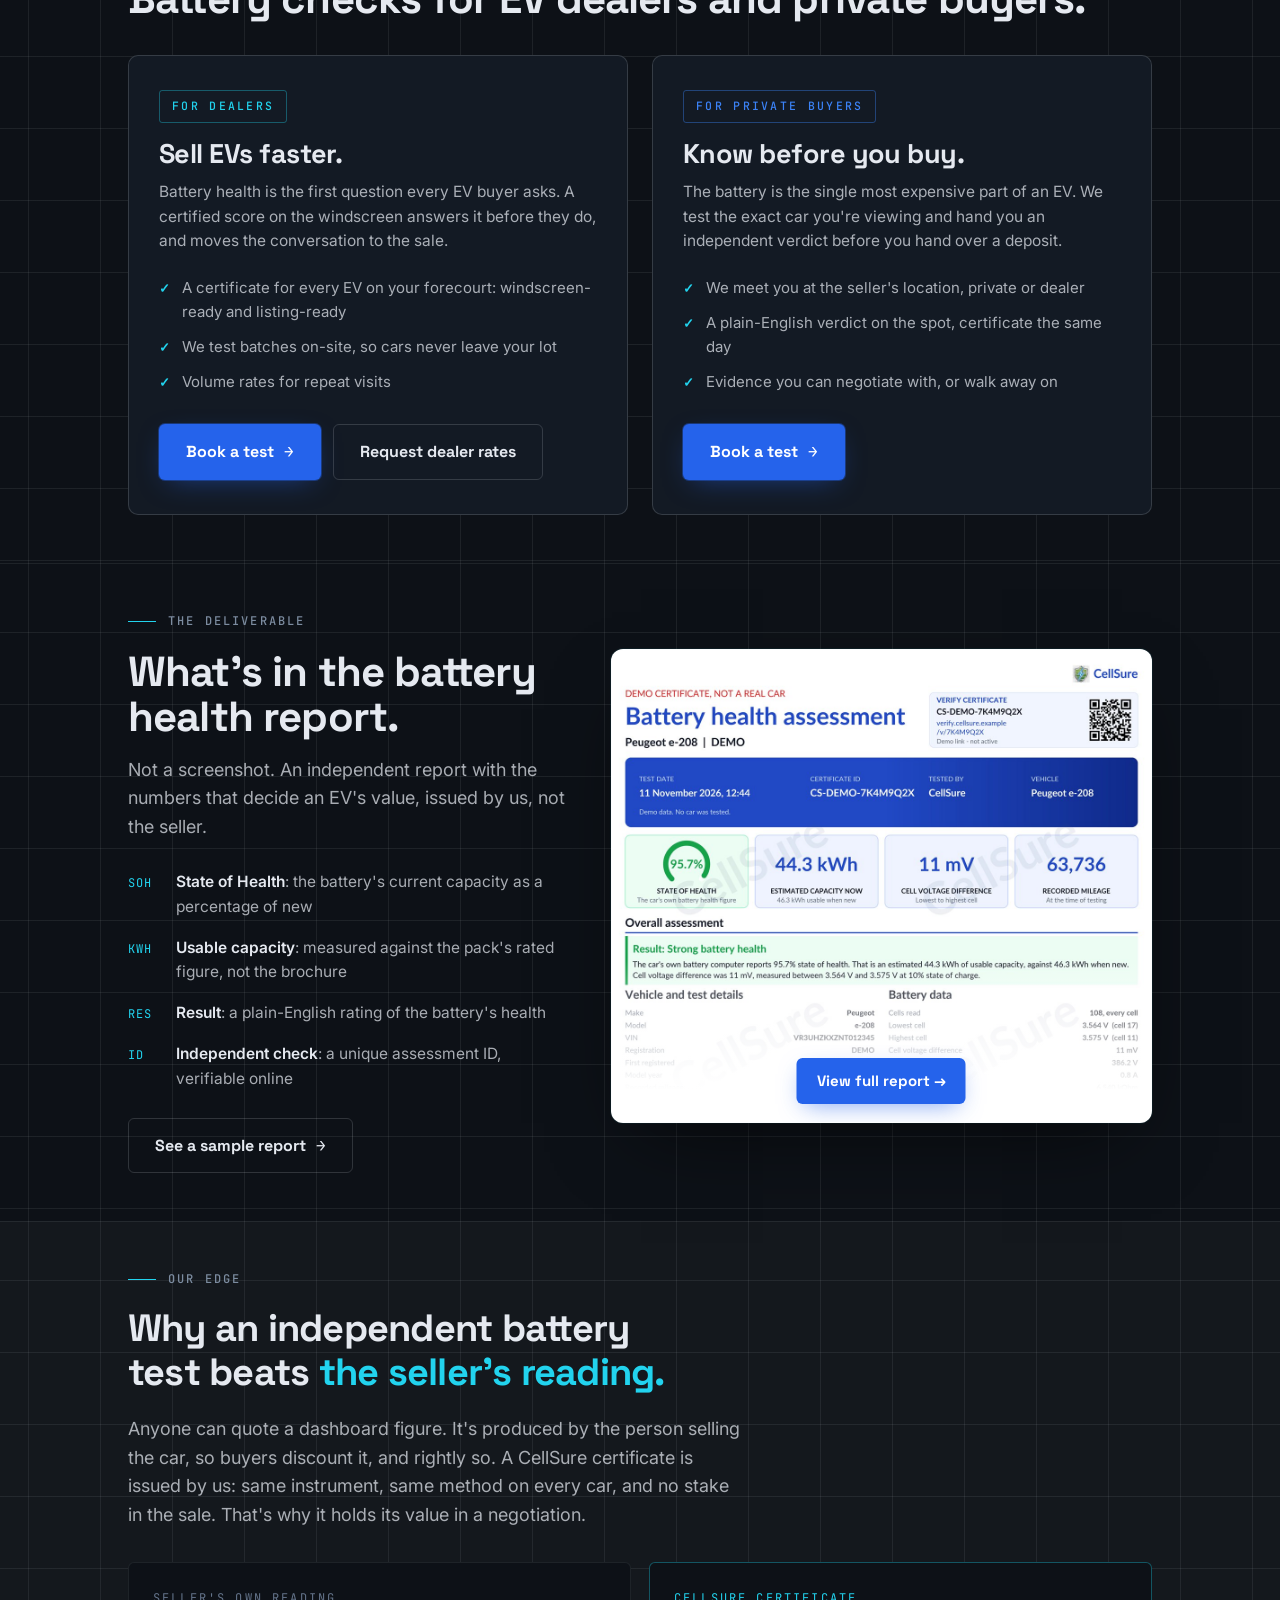
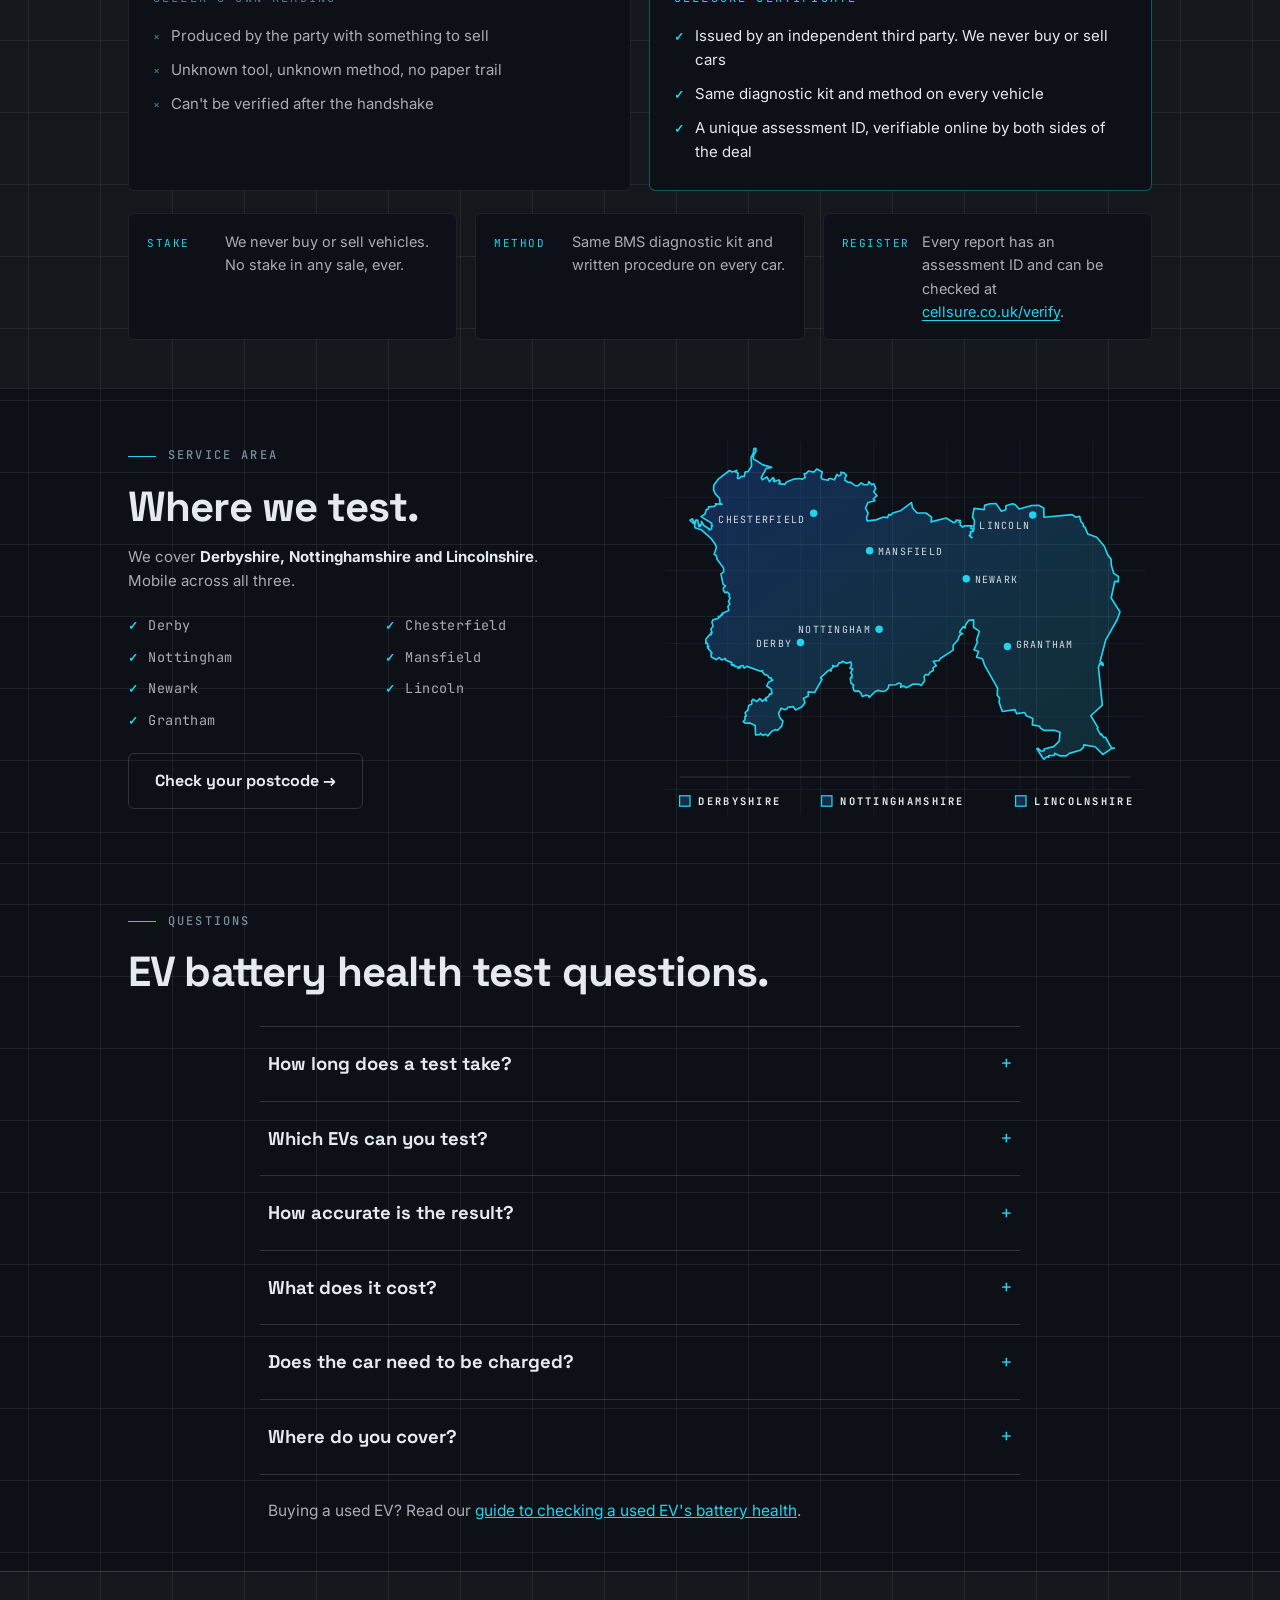
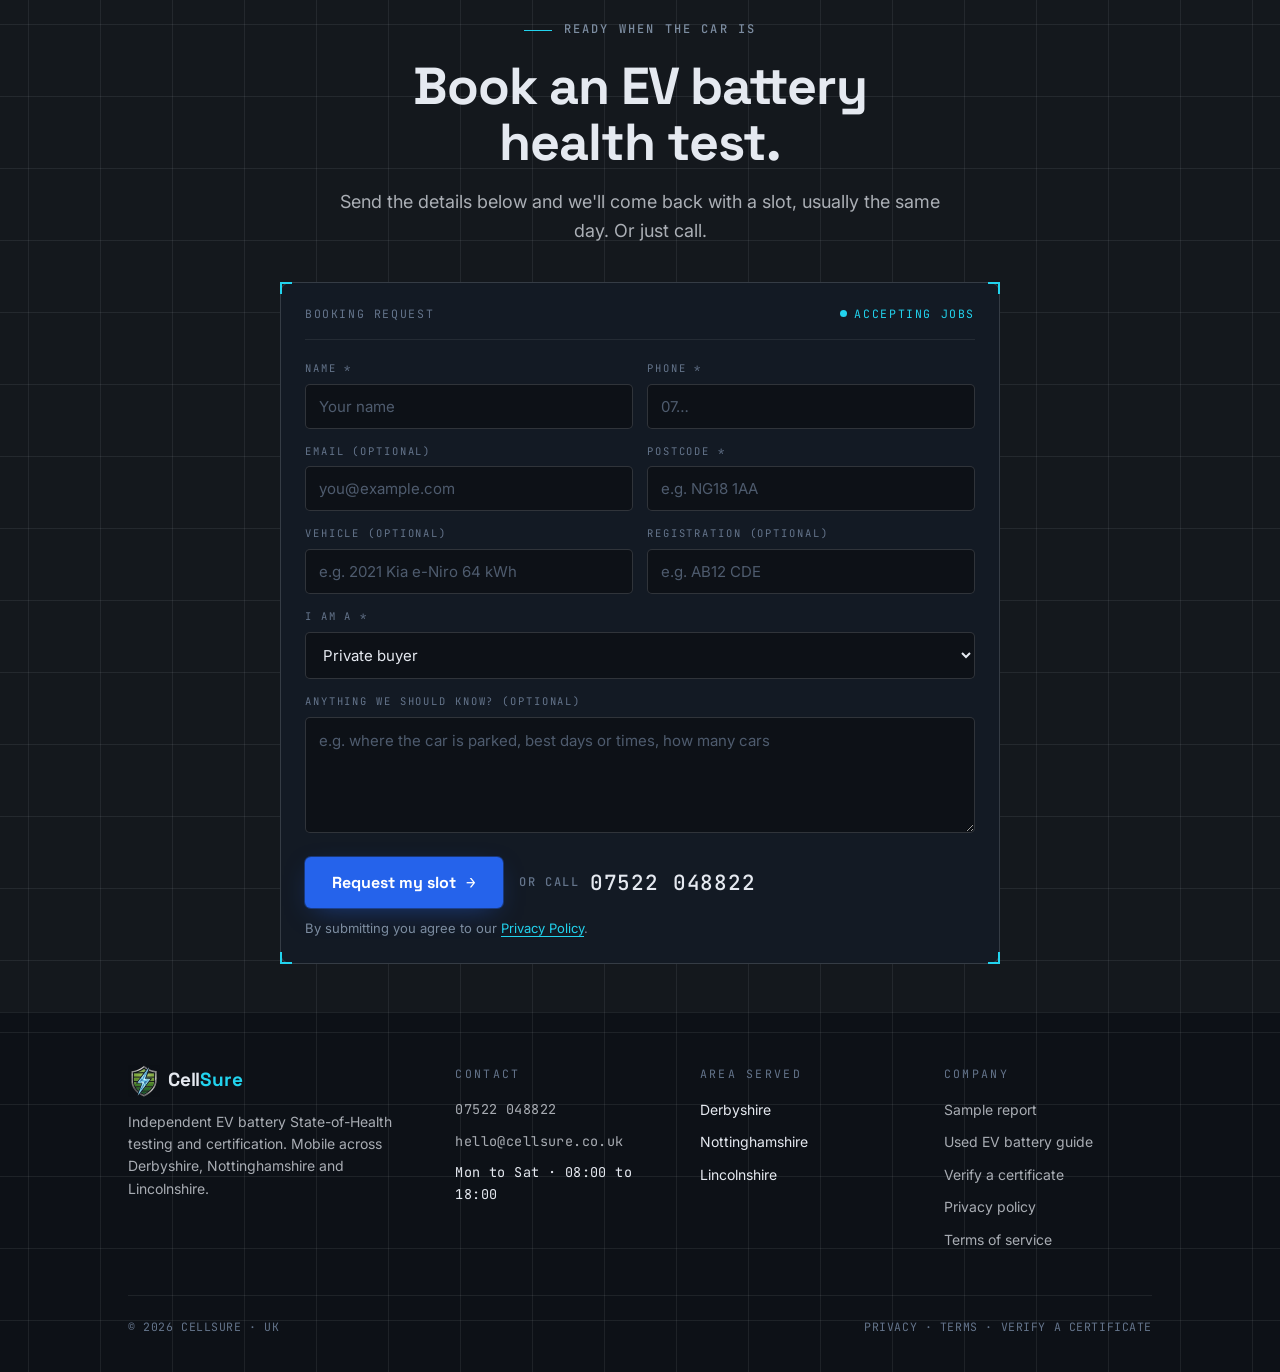
==== commit 9d63c507: "Add llms.txt and used EV battery guide, plainer headings, wording updates - New /guides/used-ev-batt" ====
--- a/index.html
+++ b/index.html
@@ -12,7 +12,7 @@
 <script src="/assets/menu.js" defer></script>
 <meta charset="UTF-8">
 <meta name="viewport" content="width=device-width, initial-scale=1.0">
-<title>CellSure | Independent EV Battery Health Certification | East Midlands</title>
+<title>CellSure | Independent EV Battery Health Certification</title>
 <meta name="description" content="Independent, certified EV battery State-of-Health testing across Derbyshire, Nottinghamshire and Lincolnshire. We test at the dealer's lot or your driveway and hand over a certified report.">
 <link rel="canonical" href="https://www.cellsure.co.uk/">
 
@@ -33,7 +33,7 @@
 <meta property="og:image:alt" content="CellSure — independent EV battery health certification. Diagnostics, not guesswork. 94% state of health gauge.">
 <meta name="twitter:card" content="summary_large_image">
 <meta name="twitter:title" content="CellSure | Independent EV Battery Health Certification">
-<meta name="twitter:description" content="Independent, certified EV battery State-of-Health testing across the East Midlands. Same-day, verifiable certificate — from £99.">
+<meta name="twitter:description" content="Independent, certified EV battery State-of-Health testing across Derbyshire, Nottinghamshire and Lincolnshire. Same-day, verifiable certificate, from £99.">
 <meta name="twitter:image" content="https://www.cellsure.co.uk/assets/og-image.png">
 
 <!-- Structured data for local SEO -->
@@ -78,7 +78,7 @@
       "@id": "https://www.cellsure.co.uk/#service",
       "name": "EV Battery Health Certification",
       "serviceType": "EV battery State-of-Health testing and certification",
-      "description": "On-site EV battery State-of-Health test read from the vehicle's battery management system, with a cell voltage balance check. Report issued the same day, with an assessment ID that can be checked at cellsure.co.uk/verify.",
+      "description": "On-site EV battery State-of-Health test read from the vehicle's battery management system. Report issued the same day, with an assessment ID that can be checked at cellsure.co.uk/verify.",
       "provider": {"@id": "https://www.cellsure.co.uk/#business"},
       "areaServed": [
         {"@type": "AdministrativeArea", "name": "Derbyshire"},
@@ -110,7 +110,7 @@
         {
           "@type": "Question",
           "name": "How accurate is the result?",
-          "acceptedAnswer": {"@type": "Answer", "text": "We read the pack's own battery management system through the diagnostic port, the same data the manufacturer uses, then sense-check it against cell voltage balance and known results for that model. What we certify is the method: same instrument, same procedure, every car, run by a party with no stake in the sale."}
+          "acceptedAnswer": {"@type": "Answer", "text": "We read the pack's own battery management system through the diagnostic port, the same data the manufacturer uses, then sense-check it against known results for that model. What we certify is the method: same instrument, same procedure, every car, run by a party with no stake in the sale."}
         },
         {
           "@type": "Question",
@@ -125,7 +125,7 @@
         {
           "@type": "Question",
           "name": "Where do you cover?",
-          "acceptedAnswer": {"@type": "Answer", "text": "The East Midlands: Derbyshire, Nottinghamshire and Lincolnshire. Further afield by arrangement. Multi-car dealer visits usually justify the trip."}
+          "acceptedAnswer": {"@type": "Answer", "text": "Derbyshire, Nottinghamshire and Lincolnshire. Further afield by arrangement. Multi-car dealer visits usually justify the trip."}
         }
       ]
     }
@@ -717,15 +717,14 @@
 <section class="hero" id="top">
   <div class="wrap hero-grid">
     <div>
-      <p class="eyebrow">Independent EV battery certification · East Midlands</p>
-      <h1>Diagnostics, <em>not guesswork.</em></h1>
+      <p class="eyebrow">Independent EV battery certification</p>
+      <h1>EV battery health checks, <em>not guesswork.</em></h1>
       <p class="hero-sub">An independent, certified EV battery health check, at the dealer's lot or your driveway. One test, one number, one certificate everyone can trust.</p>
       <div class="hero-actions">
         <a class="btn btn-primary" href="#book">Book a test <span class="arrow">→</span></a>
         <a class="btn btn-ghost" href="#how">How it works</a>
       </div>
       <p class="hero-meta">
-        <span><b>COVERAGE</b> EAST MIDLANDS</span>
         <span><b>COUNTIES</b> DERBYS · NOTTS · LINCS</span>
         <span><b>REPORT</b> SAME DAY</span>
       </p>
@@ -784,7 +783,7 @@
 <section id="how">
   <div class="wrap">
     <p class="eyebrow">Procedure</p>
-    <h2>Three steps. One number.</h2>
+    <h2>How an EV battery health test works.</h2>
     <p class="section-lede">No lift, no keys overnight, no trip to a garage. The whole test happens where the car is parked.</p>
     <div class="steps">
       <article class="step">
@@ -795,7 +794,7 @@
       <article class="step">
         <p class="step-num">02</p>
         <h3>We test on-site</h3>
-        <p>We connect to the car's battery management system through the diagnostic port and runs a full state-of-health readout.</p>
+        <p>We connect to the car's battery management system through the diagnostic port and run a full state-of-health readout.</p>
       </article>
       <article class="step">
         <p class="step-num">03</p>
@@ -804,9 +803,8 @@
         <ul class="step-list">
           <li><span class="tick">✓</span><b>SoH %, usable capacity and a plain-English result</b></li>
           <li><span class="tick">✓</span>A unique assessment ID you can check online</li>
-          <li><span class="tick">✓</span>Cell-level diagnostics: voltage balance across individual cells, flagging hidden issues</li>
+          <li><span class="tick">✓</span>Cell voltage balance and battery warranty status, where the car makes the data available</li>
           <li><span class="tick">✓</span>Real-world range estimates</li>
-          <li><span class="tick">✓</span>OEM warranty tracking</li>
         </ul>
       </article>
     </div>
@@ -817,7 +815,7 @@
 <section id="paths">
   <div class="wrap">
     <p class="eyebrow">Who it's for</p>
-    <h2>Two ways in. Same certificate.</h2>
+    <h2>Battery checks for EV dealers and private buyers.</h2>
     <div class="paths">
 
       <article class="path path--dealer" id="dealers">
@@ -857,7 +855,7 @@
     <p class="eyebrow">The deliverable</p>
     <div class="cert-grid">
       <div>
-        <h2>What you get.</h2>
+        <h2>What's in the battery health report.</h2>
         <p class="section-lede">Not a screenshot. An independent report with the numbers that decide an EV's value, issued by us, not the seller.</p>
         <ul class="cert-points">
           <li><span class="k">SOH</span><span><b>State of Health</b>: the battery's current capacity as a percentage of new</span></li>
@@ -882,7 +880,7 @@
 <section class="why" id="why">
   <div class="wrap">
     <p class="eyebrow">Our edge</p>
-    <p class="why-quote">A number from the seller <em>isn't evidence.</em></p>
+    <h2 class="why-quote">Why an independent battery test beats <em>the seller's reading.</em></h2>
     <p class="section-lede">Anyone can quote a dashboard figure. It's produced by the person selling the car, so buyers discount it, and rightly so. A CellSure certificate is issued by us: same instrument, same method on every car, and no stake in the sale. That's why it holds its value in a negotiation.</p>
     <div class="compare">
       <div class="compare-col">
@@ -922,7 +920,7 @@
   <div class="wrap coverage-grid">
     <div>
       <p class="eyebrow">Service area</p>
-      <h2>The East Midlands.</h2>
+      <h2>Where we test.</h2>
       <p class="coverage-note">We cover <b>Derbyshire, Nottinghamshire and Lincolnshire</b>. Mobile across all three.</p>
       <ul class="town-list">
         <li><span class="tick">✓</span>Derby</li>
@@ -1020,7 +1018,7 @@
 <section id="faq">
   <div class="wrap">
     <p class="eyebrow">Questions</p>
-    <h2>Straight answers.</h2>
+    <h2>EV battery health test questions.</h2>
     <div class="faq-list">
       <details>
         <summary>How long does a test take?<span class="ind" aria-hidden="true">+</span></summary>
@@ -1032,7 +1030,7 @@
       </details>
       <details>
         <summary>How accurate is the result?<span class="ind" aria-hidden="true">+</span></summary>
-        <p>We read the pack's own <b>battery management system</b> through the diagnostic port, the same data the manufacturer uses, then sense-check it against cell voltage balance and known results for that model. What we certify is the method: <b>same instrument, same procedure, every car</b>, run by a party with no stake in the sale.</p>
+        <p>We read the pack's own <b>battery management system</b> through the diagnostic port, the same data the manufacturer uses, then sense-check it against known results for that model. What we certify is the method: <b>same instrument, same procedure, every car</b>, run by a party with no stake in the sale.</p>
       </details>
       <details>
         <summary>What does it cost?<span class="ind" aria-hidden="true">+</span></summary>
@@ -1044,9 +1042,10 @@
       </details>
       <details>
         <summary>Where do you cover?<span class="ind" aria-hidden="true">+</span></summary>
-        <p>The <b>East Midlands</b>: Derbyshire, Nottinghamshire and Lincolnshire. Further afield by arrangement. Multi-car dealer visits usually justify the trip.</p>
+        <p><b>Derbyshire, Nottinghamshire and Lincolnshire</b>. Further afield by arrangement. Multi-car dealer visits usually justify the trip.</p>
       </details>
     </div>
+    <p style="max-width:760px;margin:24px auto 0;padding:0 8px;color:var(--text-soft);font-size:15.5px">Buying a used EV? Read our <a href="/guides/used-ev-battery-health/" style="color:var(--cyan)">guide to checking a used EV's battery health</a>.</p>
   </div>
 </section>
 
@@ -1054,7 +1053,7 @@
 <section class="cta-band" id="book">
   <div class="wrap">
     <p class="eyebrow" style="justify-content:center">Ready when the car is</p>
-    <h2>Put a number on the battery.</h2>
+    <h2>Book an EV battery health test.</h2>
     <p class="section-lede">Send the details below and we'll come back with a slot, usually the same day. Or just call.</p>
 
     <div class="book-panel">
@@ -1109,7 +1108,7 @@
           <img class="logo-mark" src="[data-uri]" alt="CellSure logo">
           <span class="logo-name">Cell<span>Sure</span></span>
         </a>
-        <p>Independent EV battery State-of-Health testing and certification. Mobile across the East Midlands.</p>
+        <p>Independent EV battery State-of-Health testing and certification. Mobile across Derbyshire, Nottinghamshire and Lincolnshire.</p>
       </div>
       <div class="foot-col">
         <p class="foot-h">Contact</p>
@@ -1125,13 +1124,13 @@
           <li>Derbyshire</li>
           <li>Nottinghamshire</li>
           <li>Lincolnshire</li>
-          <li class="foot-mono">EAST MIDLANDS</li>
         </ul>
       </div>
       <div class="foot-col">
         <p class="foot-h">Company</p>
         <ul>
           <li><a href="/sample/">Sample report</a></li>
+          <li><a href="/guides/used-ev-battery-health/">Used EV battery guide</a></li>
           <li><a href="/verify/">Verify a certificate</a></li>
           <li><a href="/privacy/">Privacy policy</a></li>
           <li><a href="/terms/">Terms of service</a></li>
@@ -1144,7 +1143,7 @@
       </div>
     </div>
     <div class="smallprint">
-      <span>© 2026 CELLSURE · EAST MIDLANDS, UK</span>
+      <span>© 2026 CELLSURE · UK</span>
       <!-- TODO: add registered company details when confirmed, e.g.
       <span>CELLSURE LTD · COMPANY NO. 00000000 · REGISTERED IN ENGLAND &amp; WALES · VAT GB000000000</span>
       -->
